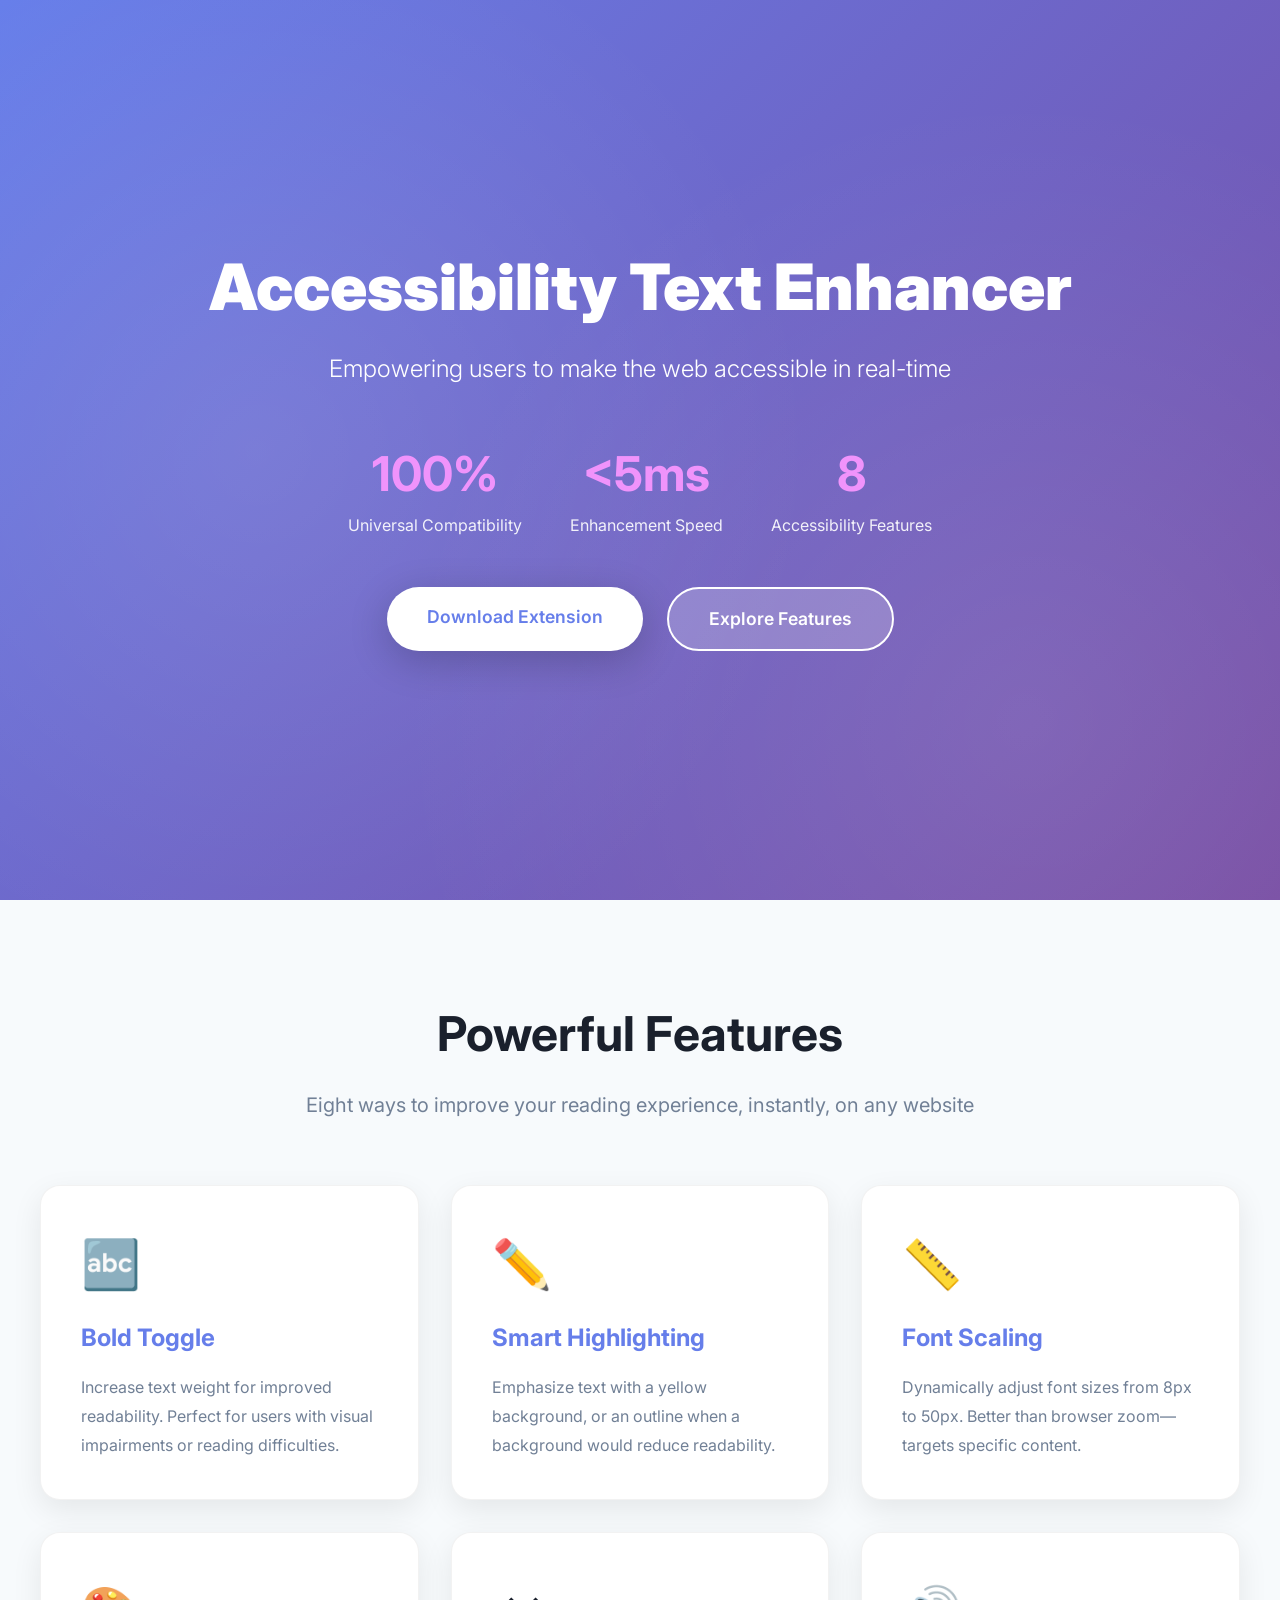
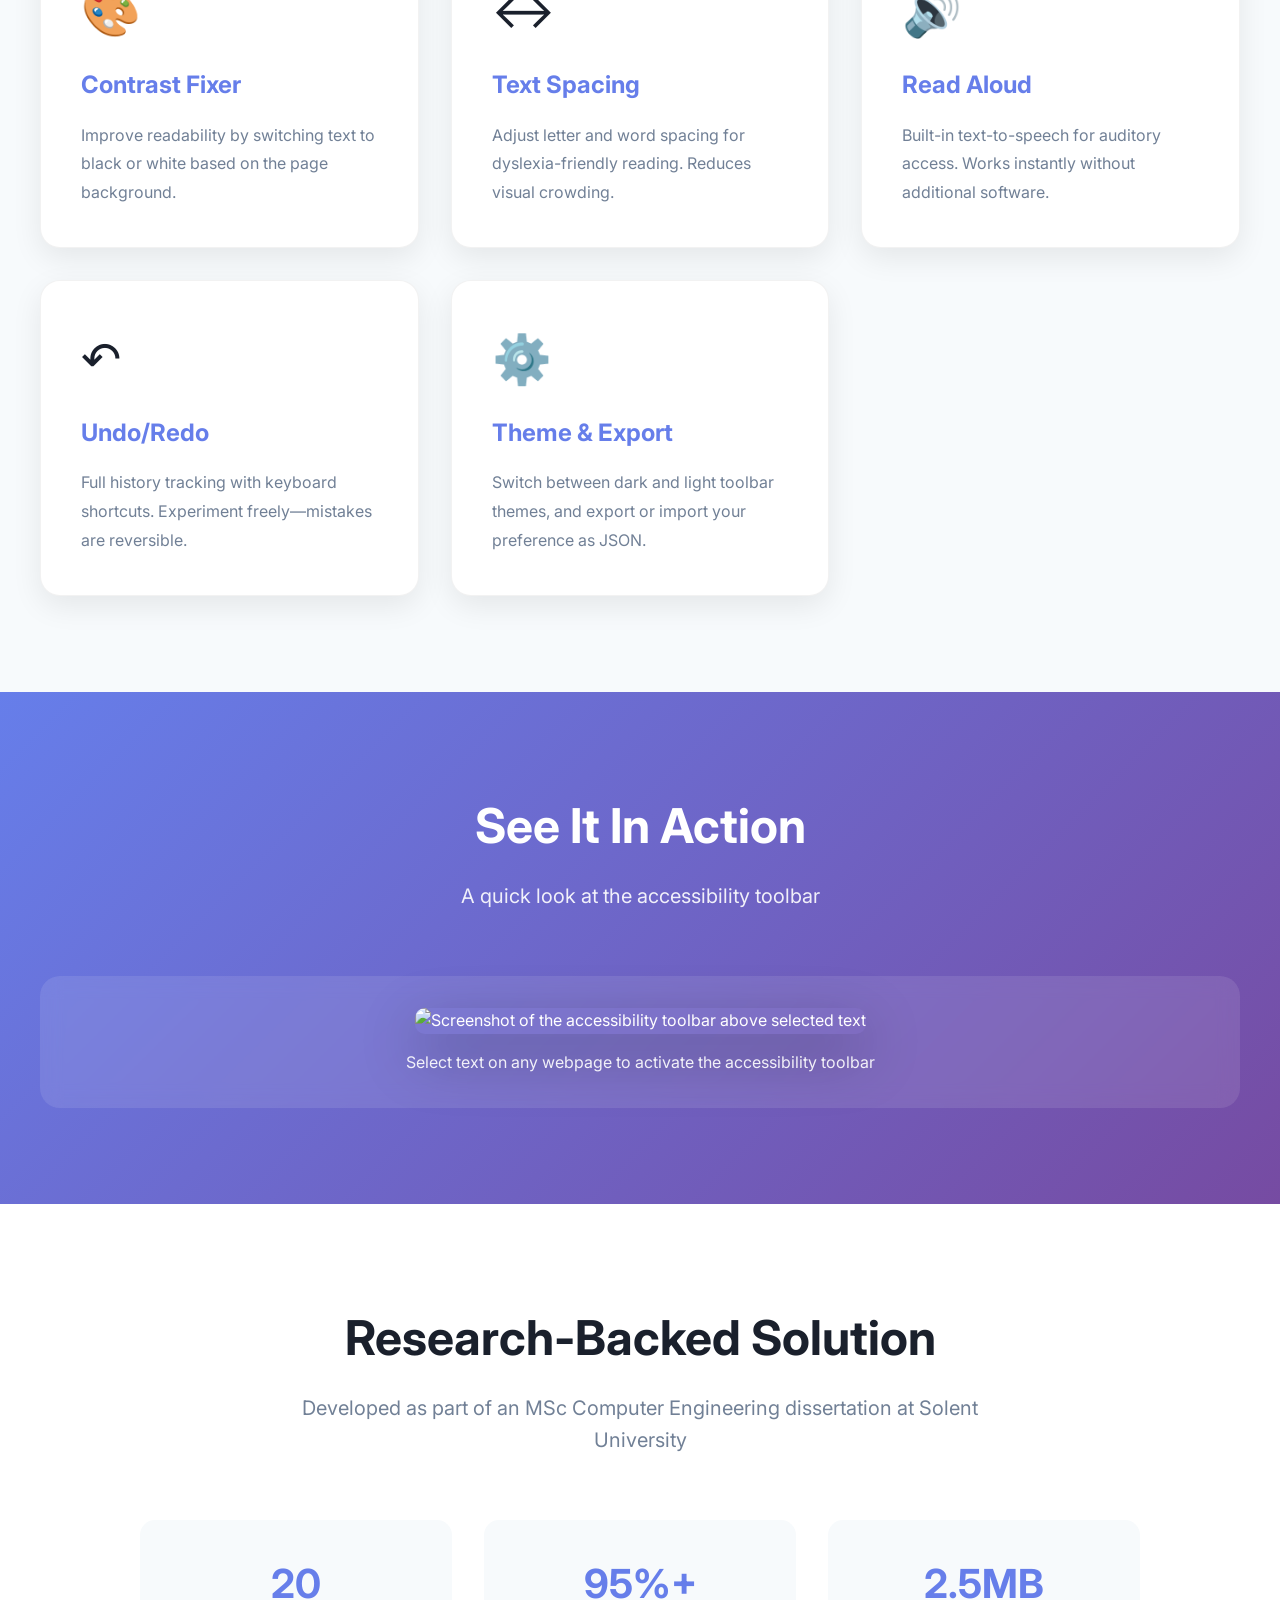
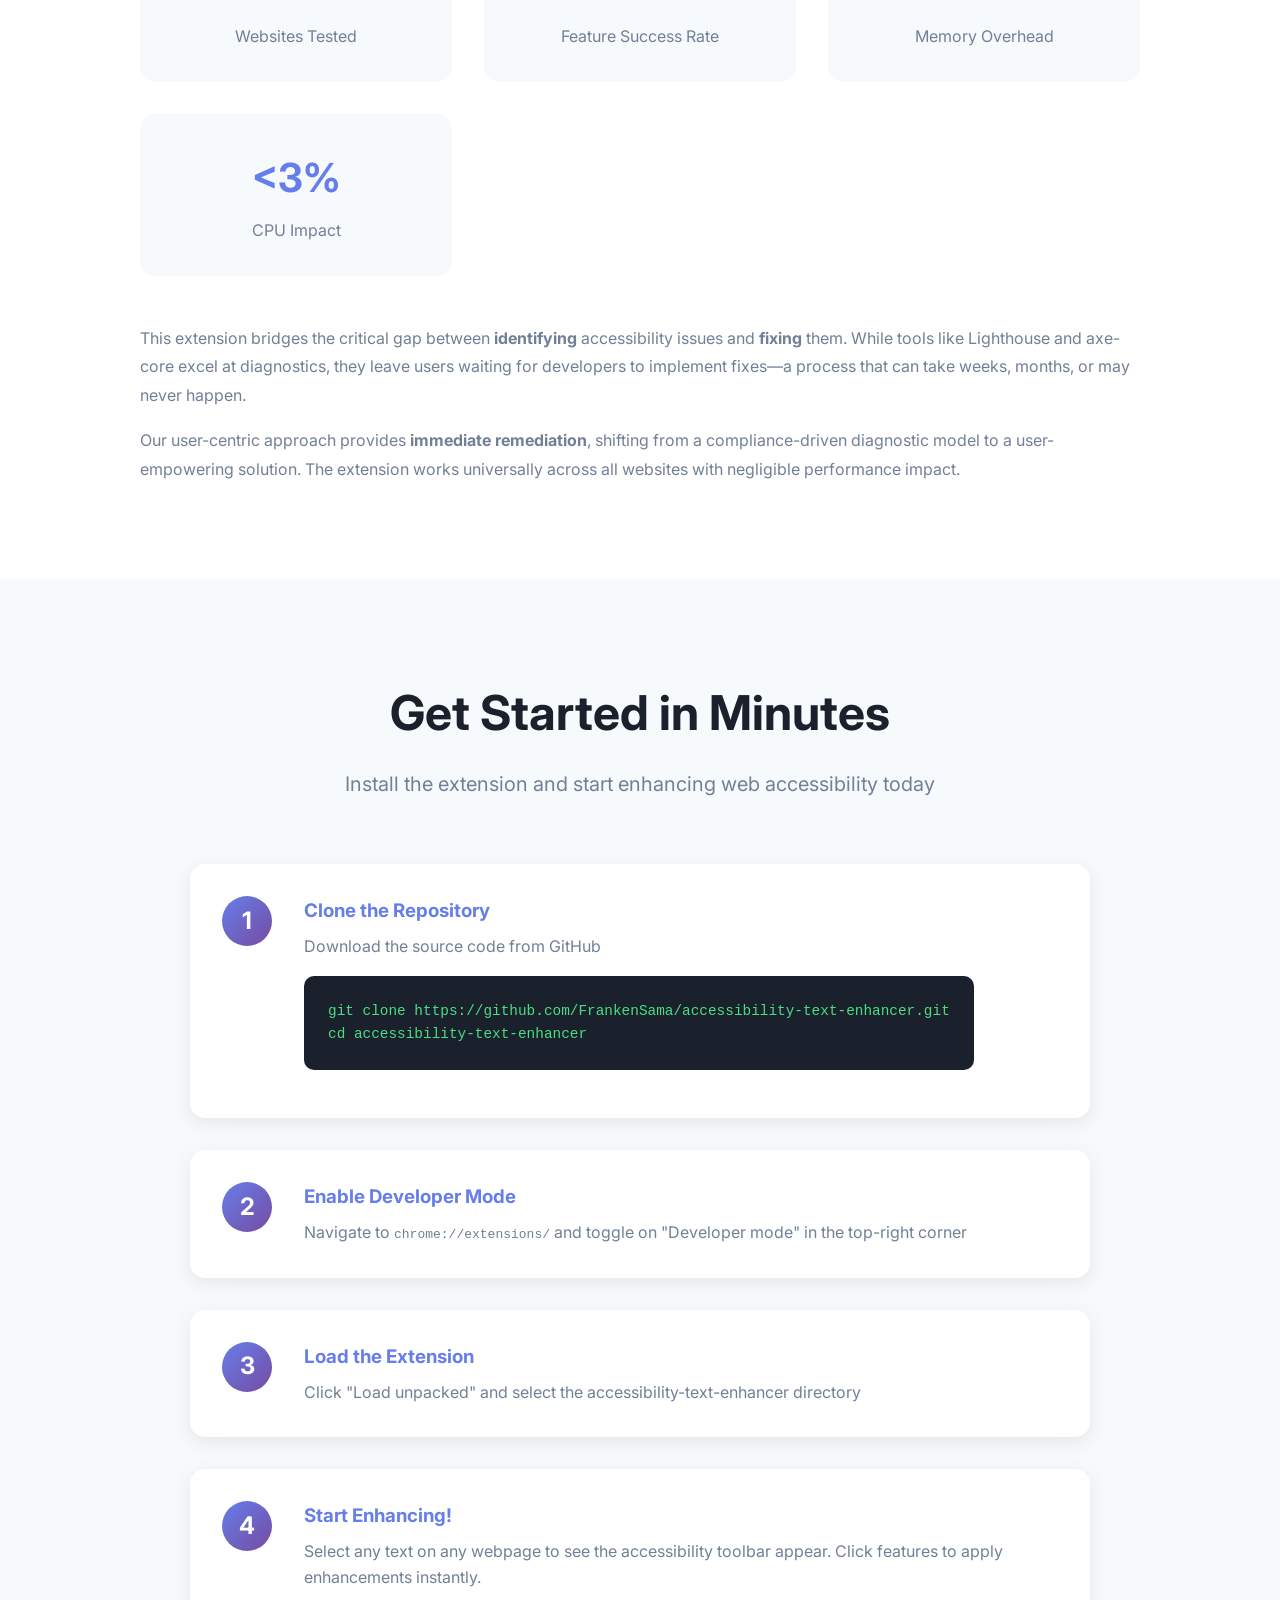
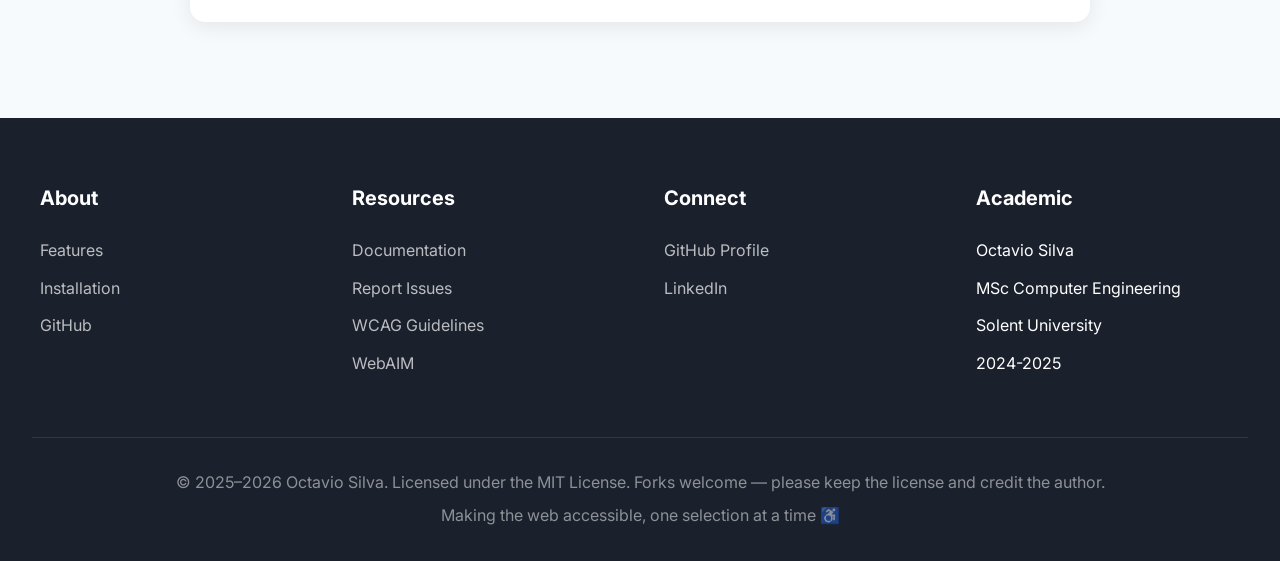
==== index.html @ 04c5f3f4 "fix: correct enhancement behavior and document fork attribution Rework the content script and extens" ====
<!DOCTYPE html>
<html lang="en">
<head>
    <meta charset="UTF-8">
    <meta name="viewport" content="width=device-width, initial-scale=1.0">
    <meta name="description" content="Accessibility Text Enhancer - A real-time browser extension for web accessibility enhancement">
    <meta name="keywords" content="accessibility, WCAG, browser extension, web accessibility, assistive technology">
    <meta name="author" content="Octavio Silva">
    
    <title>Accessibility Text Enhancer - Make the Web Accessible for Everyone</title>
    
    <link rel="preconnect" href="https://fonts.googleapis.com">
    <link rel="preconnect" href="https://fonts.gstatic.com" crossorigin>
    <link href="https://fonts.googleapis.com/css2?family=Inter:wght@300;400;600;700;900&display=swap" rel="stylesheet">
    
    <style>
        * {
            margin: 0;
            padding: 0;
            box-sizing: border-box;
        }

        :root {
            --primary: #667eea;
            --primary-dark: #5568d3;
            --secondary: #764ba2;
            --accent: #f093fb;
            --text-dark: #1a202c;
            --text-light: #718096;
            --bg-light: #f7fafc;
            --success: #48bb78;
            --warning: #ed8936;
        }

        body {
            font-family: 'Inter', -apple-system, BlinkMacSystemFont, 'Segoe UI', sans-serif;
            line-height: 1.6;
            color: var(--text-dark);
            overflow-x: hidden;
        }

        /* Hero Section */
        .hero {
            min-height: 100vh;
            background: linear-gradient(135deg, var(--primary) 0%, var(--secondary) 100%);
            color: white;
            display: flex;
            align-items: center;
            justify-content: center;
            position: relative;
            overflow: hidden;
        }

        .hero::before {
            content: '';
            position: absolute;
            top: 0;
            left: 0;
            right: 0;
            bottom: 0;
            background: 
                radial-gradient(circle at 20% 50%, rgba(255,255,255,0.1) 0%, transparent 50%),
                radial-gradient(circle at 80% 80%, rgba(255,255,255,0.1) 0%, transparent 50%);
            animation: pulse 15s ease-in-out infinite;
        }

        @keyframes pulse {
            0%, 100% { opacity: 1; }
            50% { opacity: 0.5; }
        }

        .hero-content {
            max-width: 1200px;
            padding: 2rem;
            text-align: center;
            position: relative;
            z-index: 1;
        }

        .hero h1 {
            font-size: 4rem;
            font-weight: 900;
            margin-bottom: 1.5rem;
            line-height: 1.2;
            animation: fadeInUp 1s ease;
        }

        .hero .subtitle {
            font-size: 1.5rem;
            margin-bottom: 2rem;
            opacity: 0.95;
            font-weight: 300;
            animation: fadeInUp 1s ease 0.2s both;
        }

        .hero .stats {
            display: flex;
            gap: 3rem;
            justify-content: center;
            margin: 3rem 0;
            flex-wrap: wrap;
            animation: fadeInUp 1s ease 0.4s both;
        }

        .stat-item {
            text-align: center;
        }

        .stat-number {
            font-size: 3rem;
            font-weight: 700;
            display: block;
            color: var(--accent);
        }

        .stat-label {
            font-size: 1rem;
            opacity: 0.9;
        }

        .cta-buttons {
            display: flex;
            gap: 1.5rem;
            justify-content: center;
            margin-top: 2rem;
            flex-wrap: wrap;
            animation: fadeInUp 1s ease 0.6s both;
        }

        .btn {
            padding: 1rem 2.5rem;
            border-radius: 50px;
            text-decoration: none;
            font-weight: 600;
            font-size: 1.1rem;
            transition: all 0.3s ease;
            display: inline-block;
            cursor: pointer;
        }

        .btn-primary {
            background: white;
            color: var(--primary);
            box-shadow: 0 10px 40px rgba(0,0,0,0.2);
        }

        .btn-primary:hover {
            transform: translateY(-3px);
            box-shadow: 0 15px 50px rgba(0,0,0,0.3);
        }

        .btn-secondary {
            background: rgba(255,255,255,0.2);
            color: white;
            border: 2px solid white;
            backdrop-filter: blur(10px);
        }

        .btn-secondary:hover {
            background: rgba(255,255,255,0.3);
            transform: translateY(-3px);
        }

        @keyframes fadeInUp {
            from {
                opacity: 0;
                transform: translateY(30px);
            }
            to {
                opacity: 1;
                transform: translateY(0);
            }
        }

        /* Features Section */
        .features {
            padding: 6rem 2rem;
            background: var(--bg-light);
        }

        .section-title {
            text-align: center;
            font-size: 3rem;
            font-weight: 700;
            margin-bottom: 1rem;
            color: var(--text-dark);
        }

        .section-subtitle {
            text-align: center;
            font-size: 1.25rem;
            color: var(--text-light);
            margin-bottom: 4rem;
            max-width: 700px;
            margin-left: auto;
            margin-right: auto;
        }

        .features-grid {
            display: grid;
            grid-template-columns: repeat(auto-fit, minmax(300px, 1fr));
            gap: 2rem;
            max-width: 1200px;
            margin: 0 auto;
        }

        .feature-card {
            background: white;
            padding: 2.5rem;
            border-radius: 20px;
            box-shadow: 0 10px 30px rgba(0,0,0,0.08);
            transition: all 0.3s ease;
            border: 1px solid rgba(0,0,0,0.05);
        }

        .feature-card:hover {
            transform: translateY(-10px);
            box-shadow: 0 20px 40px rgba(0,0,0,0.15);
        }

        .feature-icon {
            font-size: 3rem;
            margin-bottom: 1rem;
        }

        .feature-card h3 {
            font-size: 1.5rem;
            margin-bottom: 1rem;
            color: var(--primary);
        }

        .feature-card p {
            color: var(--text-light);
            line-height: 1.8;
        }

        /* Demo Section */
        .demo {
            padding: 6rem 2rem;
            background: linear-gradient(135deg, #667eea 0%, #764ba2 100%);
            color: white;
        }

        .demo-container {
            max-width: 1200px;
            margin: 0 auto;
        }

        .demo-video {
            background: rgba(255,255,255,0.1);
            border-radius: 20px;
            padding: 2rem;
            backdrop-filter: blur(10px);
            margin-top: 3rem;
            text-align: center;
        }

        .demo-video img {
            max-width: 100%;
            border-radius: 10px;
            box-shadow: 0 20px 60px rgba(0,0,0,0.3);
        }

        /* Research Section */
        .research {
            padding: 6rem 2rem;
            background: white;
        }

        .research-content {
            max-width: 1000px;
            margin: 0 auto;
        }

        .research-stats {
            display: grid;
            grid-template-columns: repeat(auto-fit, minmax(250px, 1fr));
            gap: 2rem;
            margin: 3rem 0;
        }

        .research-stat {
            background: var(--bg-light);
            padding: 2rem;
            border-radius: 15px;
            text-align: center;
        }

        .research-stat-value {
            font-size: 2.5rem;
            font-weight: 700;
            color: var(--primary);
            display: block;
            margin-bottom: 0.5rem;
        }

        .research-stat-label {
            color: var(--text-light);
            font-size: 1rem;
        }

        /* Installation Section */
        .installation {
            padding: 6rem 2rem;
            background: var(--bg-light);
        }

        .installation-content {
            max-width: 900px;
            margin: 0 auto;
        }

        .steps {
            display: grid;
            gap: 2rem;
            margin-top: 3rem;
        }

        .step {
            background: white;
            padding: 2rem;
            border-radius: 15px;
            box-shadow: 0 5px 20px rgba(0,0,0,0.08);
            display: flex;
            gap: 2rem;
            align-items: start;
        }

        .step-number {
            background: linear-gradient(135deg, var(--primary), var(--secondary));
            color: white;
            width: 50px;
            height: 50px;
            border-radius: 50%;
            display: flex;
            align-items: center;
            justify-content: center;
            font-size: 1.5rem;
            font-weight: 700;
            flex-shrink: 0;
        }

        .step-content h3 {
            margin-bottom: 0.5rem;
            color: var(--primary);
        }

        .step-content p {
            color: var(--text-light);
        }

        /* Code block */
        .code-block {
            background: var(--text-dark);
            color: #4ade80;
            padding: 1.5rem;
            border-radius: 10px;
            margin: 1rem 0;
            overflow-x: auto;
            font-family: 'Courier New', monospace;
            font-size: 0.9rem;
        }

        /* Footer */
        footer {
            background: var(--text-dark);
            color: white;
            padding: 4rem 2rem 2rem;
        }

        .footer-content {
            max-width: 1200px;
            margin: 0 auto;
            display: grid;
            grid-template-columns: repeat(auto-fit, minmax(250px, 1fr));
            gap: 3rem;
            margin-bottom: 3rem;
        }

        .footer-section h4 {
            margin-bottom: 1.5rem;
            font-size: 1.25rem;
        }

        .footer-section ul {
            list-style: none;
        }

        .footer-section ul li {
            margin-bottom: 0.75rem;
        }

        .footer-section a {
            color: rgba(255,255,255,0.7);
            text-decoration: none;
            transition: color 0.3s;
        }

        .footer-section a:hover {
            color: white;
        }

        .footer-bottom {
            text-align: center;
            padding-top: 2rem;
            border-top: 1px solid rgba(255,255,255,0.1);
            color: rgba(255,255,255,0.5);
        }

        /* Responsive */
        @media (max-width: 768px) {
            .hero h1 {
                font-size: 2.5rem;
            }

            .hero .subtitle {
                font-size: 1.25rem;
            }

            .section-title {
                font-size: 2rem;
            }

            .hero .stats {
                gap: 1.5rem;
            }

            .stat-number {
                font-size: 2rem;
            }

            .cta-buttons {
                flex-direction: column;
            }

            .btn {
                width: 100%;
                text-align: center;
            }

            .step {
                flex-direction: column;
            }
        }

        /* Scroll animations */
        .fade-in {
            opacity: 0;
            transform: translateY(30px);
            transition: opacity 0.6s ease, transform 0.6s ease;
        }

        .fade-in.visible {
            opacity: 1;
            transform: translateY(0);
        }
    </style>
</head>
<body>
    <!-- Hero Section -->
    <section class="hero">
        <div class="hero-content">
            <h1>Accessibility Text Enhancer</h1>
            <p class="subtitle">Empowering users to make the web accessible in real-time</p>
            
            <div class="stats">
                <div class="stat-item">
                    <span class="stat-number">100%</span>
                    <span class="stat-label">Universal Compatibility</span>
                </div>
                <div class="stat-item">
                    <span class="stat-number">&lt;5ms</span>
                    <span class="stat-label">Enhancement Speed</span>
                </div>
                <div class="stat-item">
                    <span class="stat-number">8</span>
                    <span class="stat-label">Accessibility Features</span>
                </div>
            </div>

            <div class="cta-buttons">
                <a href="https://chromewebstore.google.com/detail/cgpanifaahogfainpnkebmbgemodgfli" class="btn btn-primary">
                    Download Extension
                </a>
                <a href="#features" class="btn btn-secondary">
                    Explore Features
                </a>
            </div>
        </div>
    </section>

    <!-- Features Section -->
    <section id="features" class="features">
        <h2 class="section-title">Powerful Features</h2>
        <p class="section-subtitle">Eight ways to improve your reading experience, instantly, on any website</p>

        <div class="features-grid">
            <div class="feature-card fade-in">
                <div class="feature-icon">🔤</div>
                <h3>Bold Toggle</h3>
                <p>Increase text weight for improved readability. Perfect for users with visual impairments or reading difficulties.</p>
            </div>

            <div class="feature-card fade-in">
                <div class="feature-icon">✏️</div>
                <h3>Smart Highlighting</h3>
                <p>Emphasize text with a yellow background, or an outline when a background would reduce readability.</p>
            </div>

            <div class="feature-card fade-in">
                <div class="feature-icon">📏</div>
                <h3>Font Scaling</h3>
                <p>Dynamically adjust font sizes from 8px to 50px. Better than browser zoom—targets specific content.</p>
            </div>

            <div class="feature-card fade-in">
                <div class="feature-icon">🎨</div>
                <h3>Contrast Fixer</h3>
                <p>Improve readability by switching text to black or white based on the page background.</p>
            </div>

            <div class="feature-card fade-in">
                <div class="feature-icon">↔️</div>
                <h3>Text Spacing</h3>
                <p>Adjust letter and word spacing for dyslexia-friendly reading. Reduces visual crowding.</p>
            </div>

            <div class="feature-card fade-in">
                <div class="feature-icon">🔊</div>
                <h3>Read Aloud</h3>
                <p>Built-in text-to-speech for auditory access. Works instantly without additional software.</p>
            </div>

            <div class="feature-card fade-in">
                <div class="feature-icon">↶</div>
                <h3>Undo/Redo</h3>
                <p>Full history tracking with keyboard shortcuts. Experiment freely—mistakes are reversible.</p>
            </div>

            <div class="feature-card fade-in">
                <div class="feature-icon">⚙️</div>
                <h3>Theme &amp; Export</h3>
                <p>Switch between dark and light toolbar themes, and export or import your preference as JSON.</p>
            </div>
        </div>
    </section>

    <!-- Demo Section -->
    <section class="demo">
        <div class="demo-container">
            <h2 class="section-title" style="color: white;">See It In Action</h2>
            <p class="section-subtitle" style="color: rgba(255,255,255,0.9);">
                A quick look at the accessibility toolbar
            </p>

            <div class="demo-video">
                <img src="docs/images/demo-screenshot.png" 
                     alt="Screenshot of the accessibility toolbar above selected text">
                <p style="margin-top: 1rem; opacity: 0.9;">
                    Select text on any webpage to activate the accessibility toolbar
                </p>
            </div>
        </div>
    </section>

    <!-- Research Section -->
    <section class="research">
        <div class="research-content">
            <h2 class="section-title">Research-Backed Solution</h2>
            <p class="section-subtitle">
                Developed as part of an MSc Computer Engineering dissertation at Solent University
            </p>

            <div class="research-stats">
                <div class="research-stat">
                    <span class="research-stat-value">20</span>
                    <span class="research-stat-label">Websites Tested</span>
                </div>
                <div class="research-stat">
                    <span class="research-stat-value">95%+</span>
                    <span class="research-stat-label">Feature Success Rate</span>
                </div>
                <div class="research-stat">
                    <span class="research-stat-value">2.5MB</span>
                    <span class="research-stat-label">Memory Overhead</span>
                </div>
                <div class="research-stat">
                    <span class="research-stat-value">&lt;3%</span>
                    <span class="research-stat-label">CPU Impact</span>
                </div>
            </div>

            <p style="color: var(--text-light); margin-top: 2rem; line-height: 1.8;">
                This extension bridges the critical gap between <strong>identifying</strong> accessibility issues 
                and <strong>fixing</strong> them. While tools like Lighthouse and axe-core excel at diagnostics, 
                they leave users waiting for developers to implement fixes—a process that can take weeks, months, 
                or may never happen.
            </p>

            <p style="color: var(--text-light); margin-top: 1rem; line-height: 1.8;">
                Our user-centric approach provides <strong>immediate remediation</strong>, shifting from a 
                compliance-driven diagnostic model to a user-empowering solution. The extension works universally 
                across all websites with negligible performance impact.
            </p>
        </div>
    </section>

    <!-- Installation Section -->
    <section id="installation" class="installation">
        <div class="installation-content">
            <h2 class="section-title">Get Started in Minutes</h2>
            <p class="section-subtitle">Install the extension and start enhancing web accessibility today</p>

            <div class="steps">
                <div class="step">
                    <div class="step-number">1</div>
                    <div class="step-content">
                        <h3>Clone the Repository</h3>
                        <p>Download the source code from GitHub</p>
                        <div class="code-block">
                            git clone https://github.com/FrankenSama/accessibility-text-enhancer.git<br>
                            cd accessibility-text-enhancer
                        </div>
                    </div>
                </div>

                <div class="step">
                    <div class="step-number">2</div>
                    <div class="step-content">
                        <h3>Enable Developer Mode</h3>
                        <p>Navigate to <code>chrome://extensions/</code> and toggle on "Developer mode" in the top-right corner</p>
                    </div>
                </div>

                <div class="step">
                    <div class="step-number">3</div>
                    <div class="step-content">
                        <h3>Load the Extension</h3>
                        <p>Click "Load unpacked" and select the accessibility-text-enhancer directory</p>
                    </div>
                </div>

                <div class="step">
                    <div class="step-number">4</div>
                    <div class="step-content">
                        <h3>Start Enhancing!</h3>
                        <p>Select any text on any webpage to see the accessibility toolbar appear. Click features to apply enhancements instantly.</p>
                    </div>
                </div>
            </div>
        </div>
    </section>

    <!-- Footer -->
    <footer>
        <div class="footer-content">
            <div class="footer-section">
                <h4>About</h4>
                <ul>
                    <li><a href="#features">Features</a></li>
                    <li><a href="#installation">Installation</a></li>
                    <li><a href="https://github.com/FrankenSama/accessibility-text-enhancer">GitHub</a></li>
                </ul>
            </div>

            <div class="footer-section">
                <h4>Resources</h4>
                <ul>
                    <li><a href="https://github.com/FrankenSama/accessibility-text-enhancer/blob/main/README.md">Documentation</a></li>
                    <li><a href="https://github.com/FrankenSama/accessibility-text-enhancer/issues">Report Issues</a></li>
                    <li><a href="https://www.w3.org/WAI/WCAG22/quickref/">WCAG Guidelines</a></li>
                    <li><a href="https://webaim.org/">WebAIM</a></li>
                </ul>
            </div>

            <div class="footer-section">
                <h4>Connect</h4>
                <ul>
                    <li><a href="https://github.com/FrankenSama">GitHub Profile</a></li>
                    <li><a href="https://www.linkedin.com/in/octavio-silva-designer/">LinkedIn</a></li>
                </ul>
            </div>

            <div class="footer-section">
                <h4>Academic</h4>
                <ul>
                    <li>Octavio Silva</li>
                    <li>MSc Computer Engineering</li>
                    <li>Solent University</li>
                    <li>2024-2025</li>
                </ul>
            </div>
        </div>

        <div class="footer-bottom">
            <p>&copy; 2025–2026 Octavio Silva. Licensed under the MIT License. Forks welcome — please keep the license and credit the author.</p>
            <p style="margin-top: 0.5rem;">Making the web accessible, one selection at a time ♿</p>
        </div>
    </footer>

    <script>
        // Scroll animations
        const observerOptions = {
            threshold: 0.1,
            rootMargin: '0px 0px -50px 0px'
        };

        const observer = new IntersectionObserver((entries) => {
            entries.forEach(entry => {
                if (entry.isIntersecting) {
                    entry.target.classList.add('visible');
                }
            });
        }, observerOptions);

        document.querySelectorAll('.fade-in').forEach(el => {
            observer.observe(el);
        });

        // Smooth scrolling
        document.querySelectorAll('a[href^="#"]').forEach(anchor => {
            anchor.addEventListener('click', function (e) {
                e.preventDefault();
                const target = document.querySelector(this.getAttribute('href'));
                if (target) {
                    target.scrollIntoView({
                        behavior: 'smooth',
                        block: 'start'
                    });
                }
            });
        });
    </script>
</body>
</html>
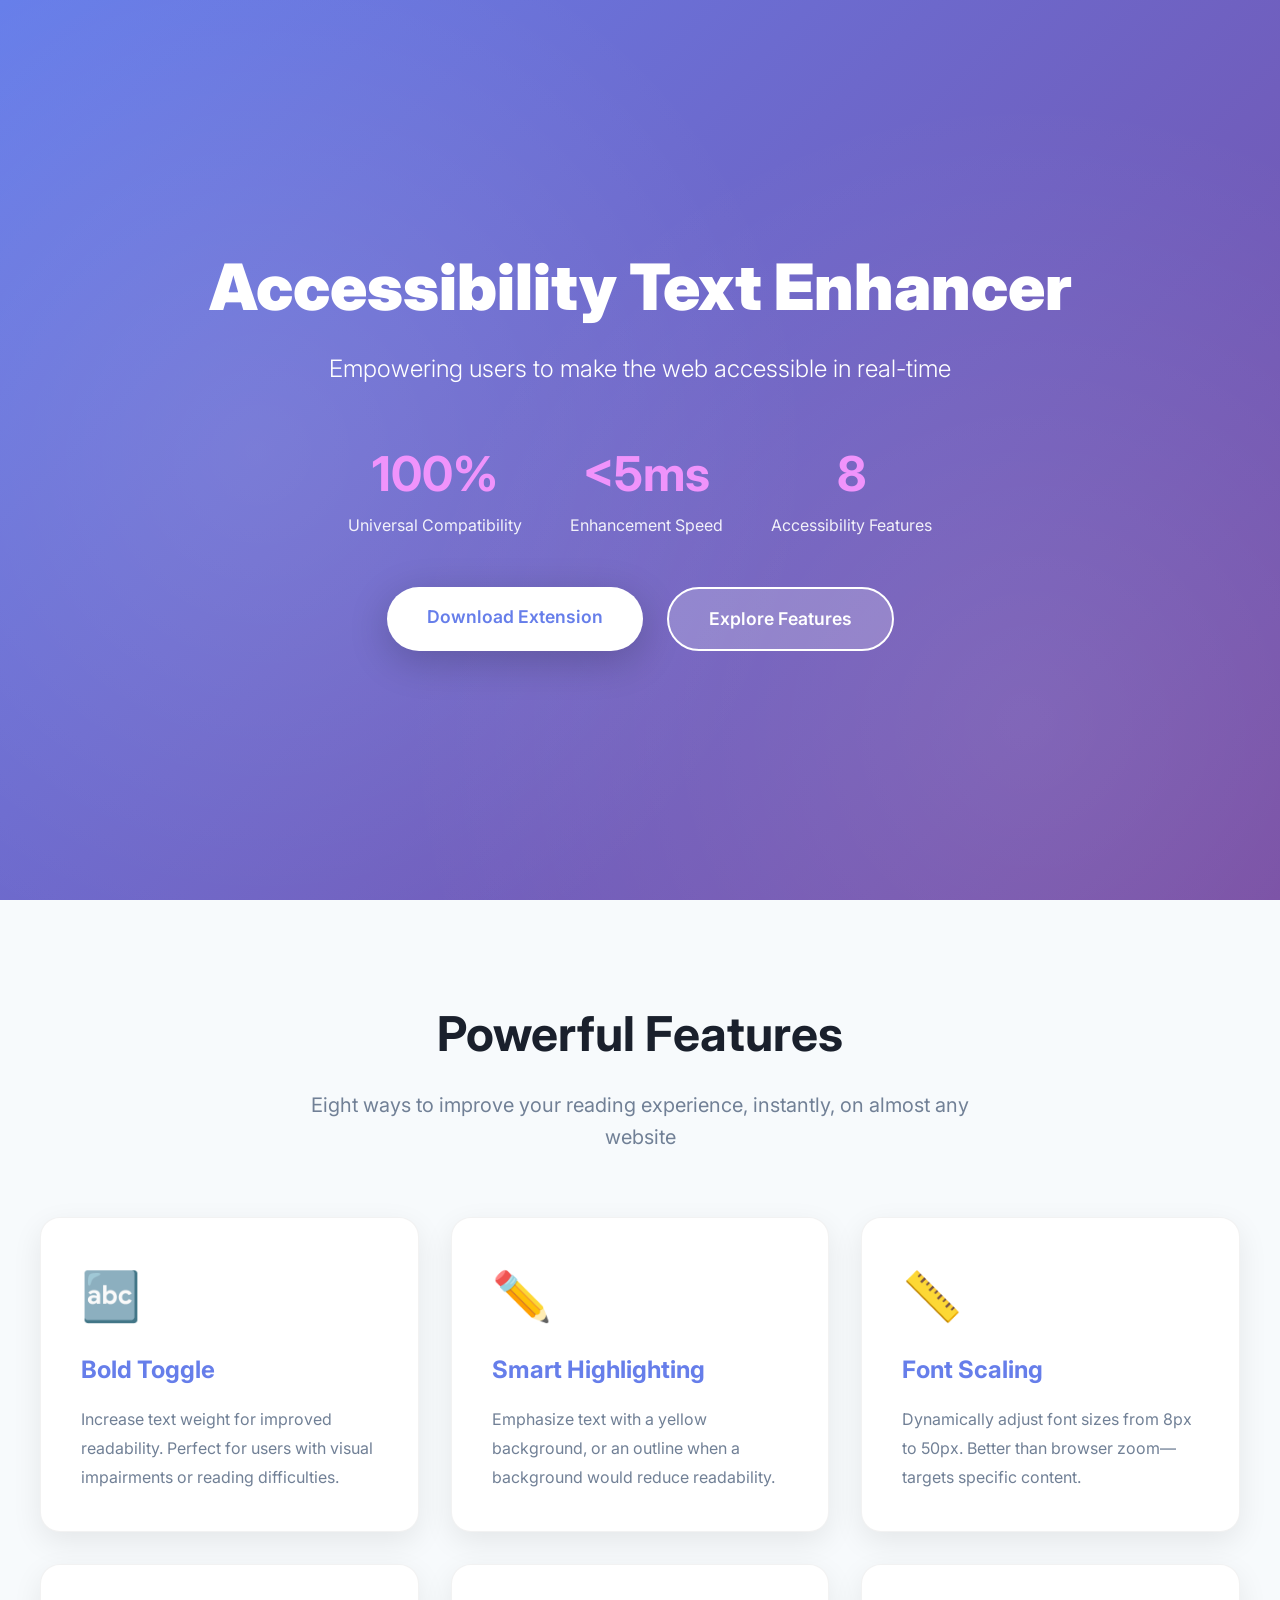
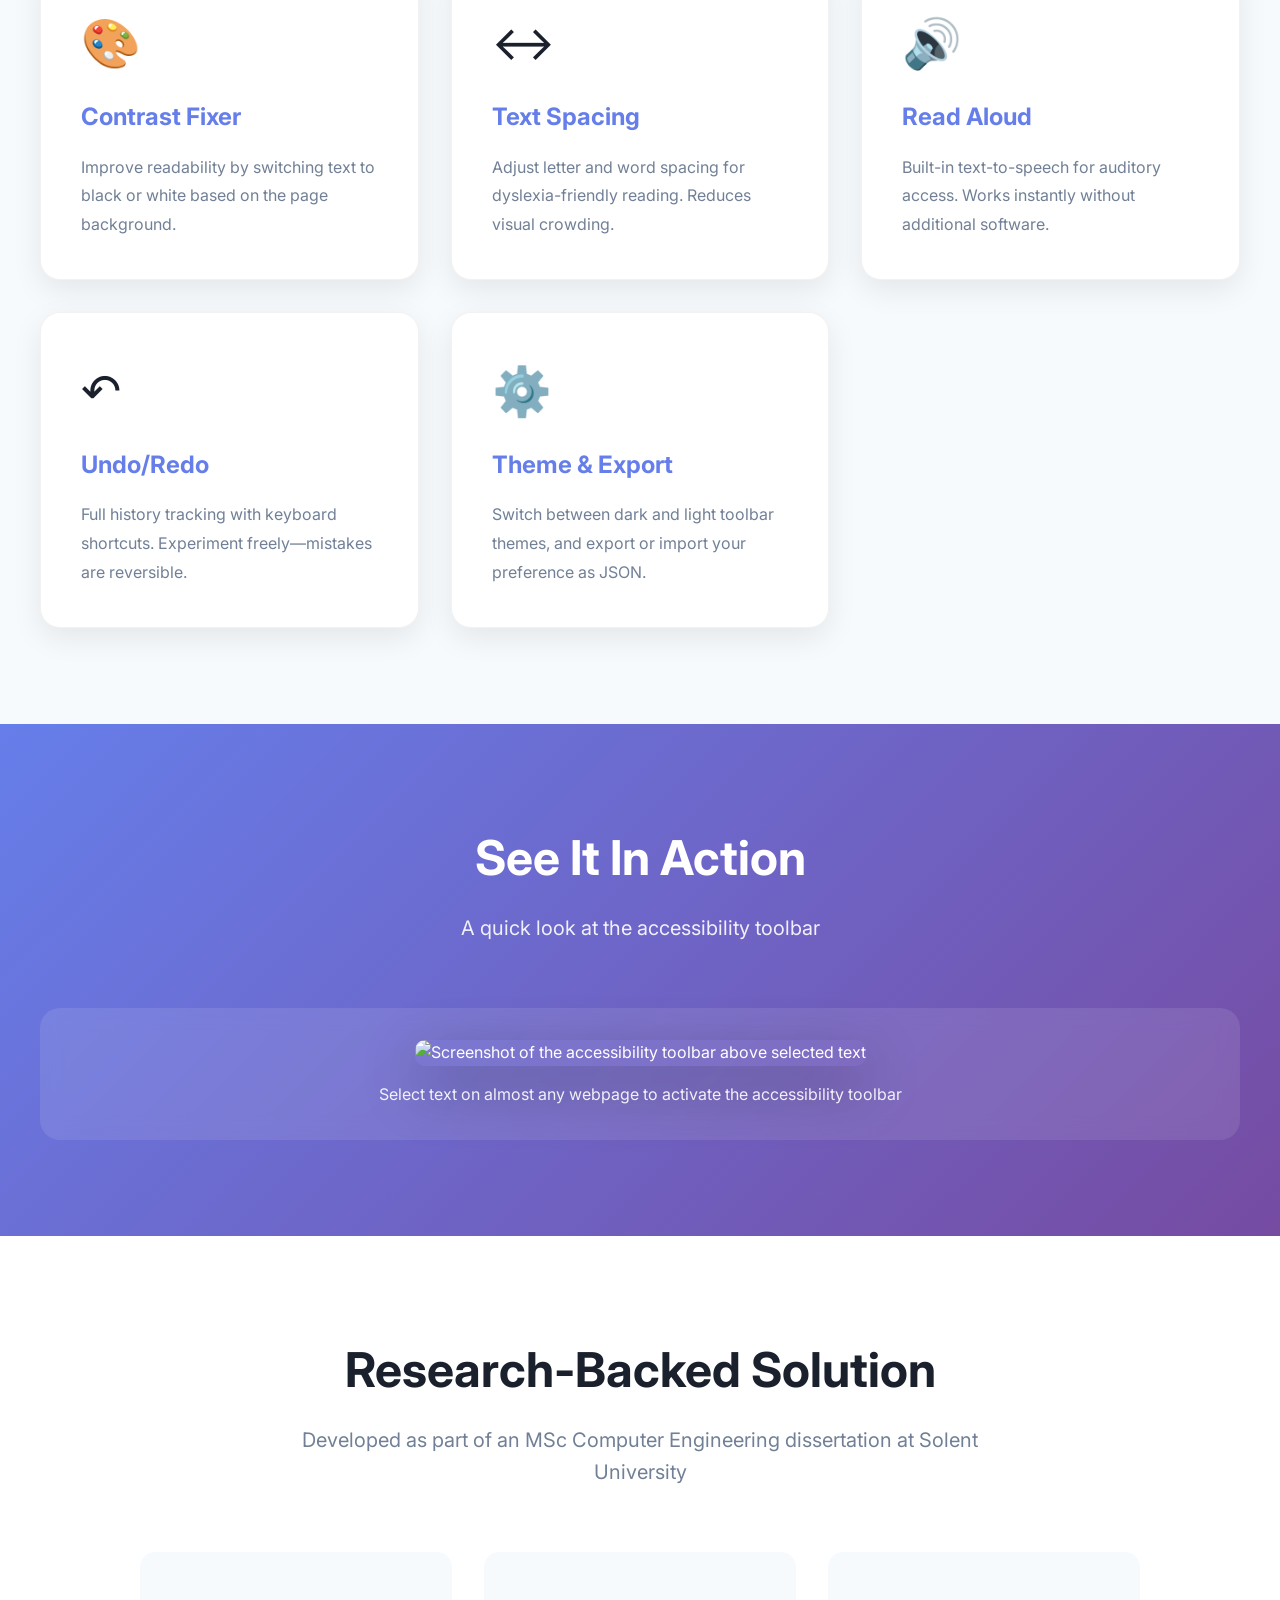
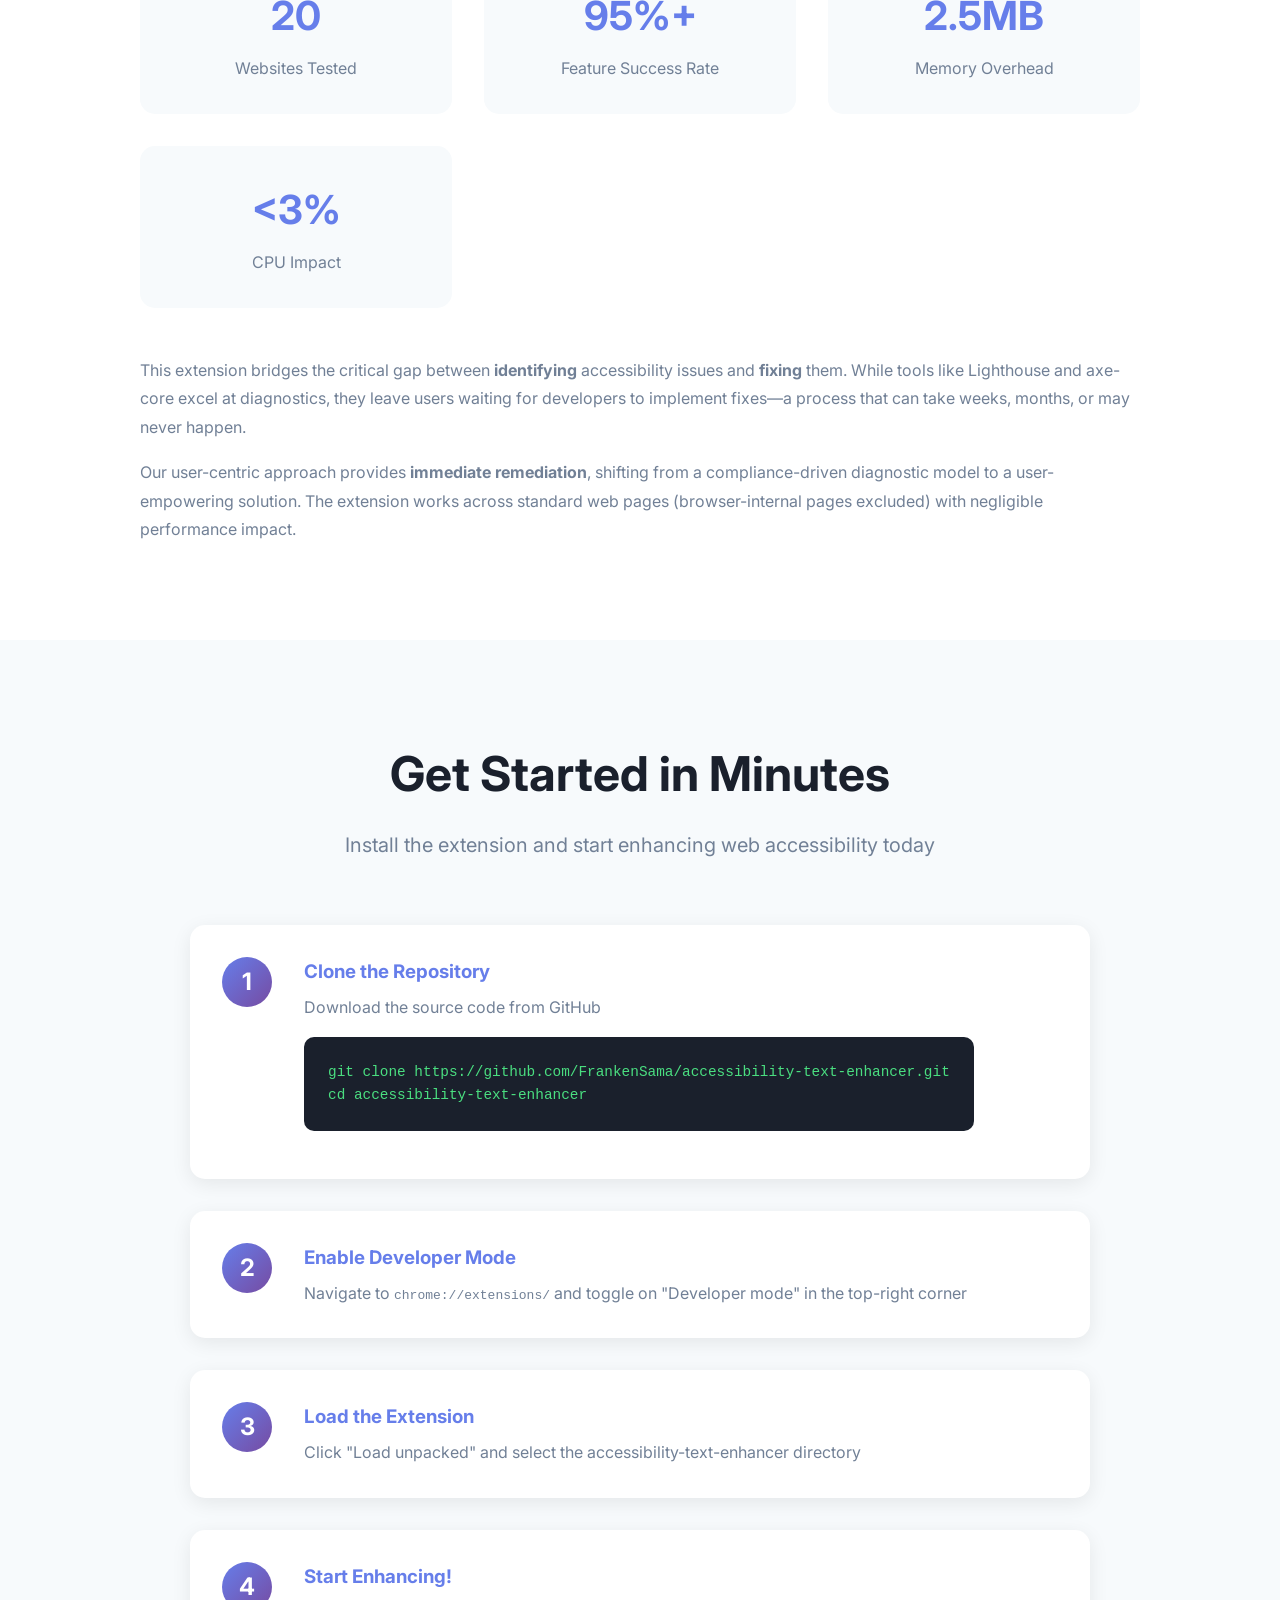
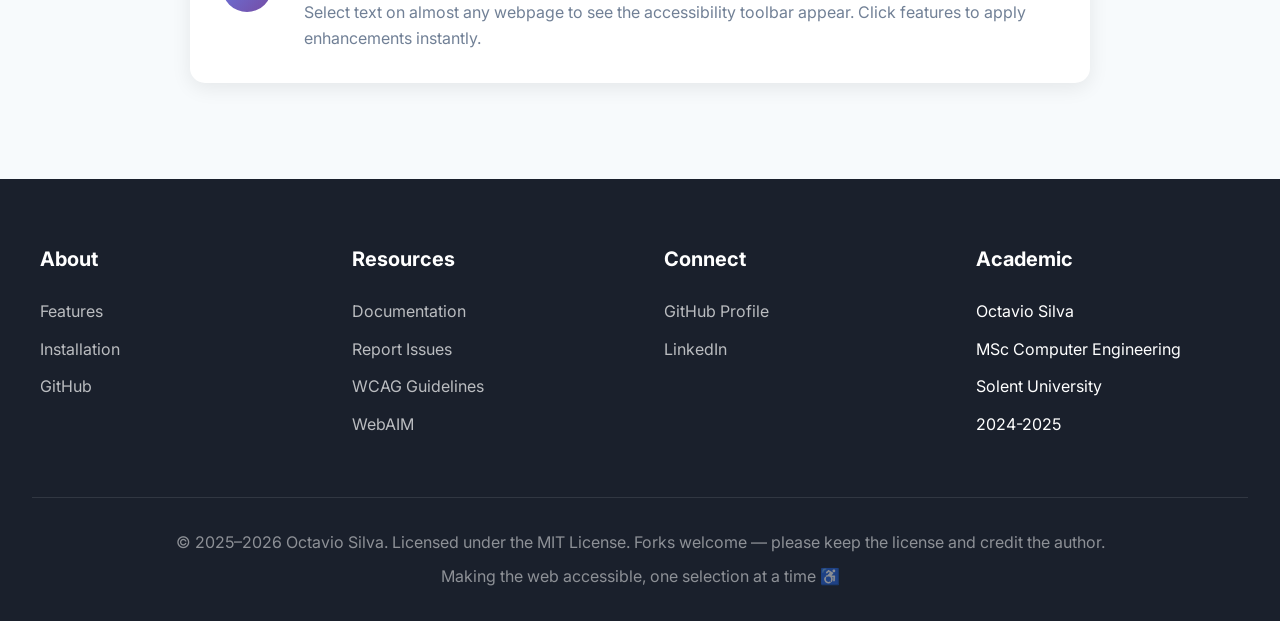
==== commit 9ba981ba: "fix: repair reserved shortcuts and CSP-blocked settings UI - Rebind Bold/Highlight to Alt/Option+Shi" ====
--- a/index.html
+++ b/index.html
@@ -492,7 +492,7 @@
     <!-- Features Section -->
     <section id="features" class="features">
         <h2 class="section-title">Powerful Features</h2>
-        <p class="section-subtitle">Eight ways to improve your reading experience, instantly, on any website</p>
+        <p class="section-subtitle">Eight ways to improve your reading experience, instantly, on almost any website</p>
 
         <div class="features-grid">
             <div class="feature-card fade-in">
@@ -557,7 +557,7 @@
                 <img src="docs/images/demo-screenshot.png" 
                      alt="Screenshot of the accessibility toolbar above selected text">
                 <p style="margin-top: 1rem; opacity: 0.9;">
-                    Select text on any webpage to activate the accessibility toolbar
+                    Select text on almost any webpage to activate the accessibility toolbar
                 </p>
             </div>
         </div>
@@ -599,8 +599,8 @@
 
             <p style="color: var(--text-light); margin-top: 1rem; line-height: 1.8;">
                 Our user-centric approach provides <strong>immediate remediation</strong>, shifting from a 
-                compliance-driven diagnostic model to a user-empowering solution. The extension works universally 
-                across all websites with negligible performance impact.
+                compliance-driven diagnostic model to a user-empowering solution. The extension works across 
+                standard web pages (browser-internal pages excluded) with negligible performance impact.
             </p>
         </div>
     </section>
@@ -644,7 +644,7 @@
                     <div class="step-number">4</div>
                     <div class="step-content">
                         <h3>Start Enhancing!</h3>
-                        <p>Select any text on any webpage to see the accessibility toolbar appear. Click features to apply enhancements instantly.</p>
+                        <p>Select text on almost any webpage to see the accessibility toolbar appear. Click features to apply enhancements instantly.</p>
                     </div>
                 </div>
             </div>
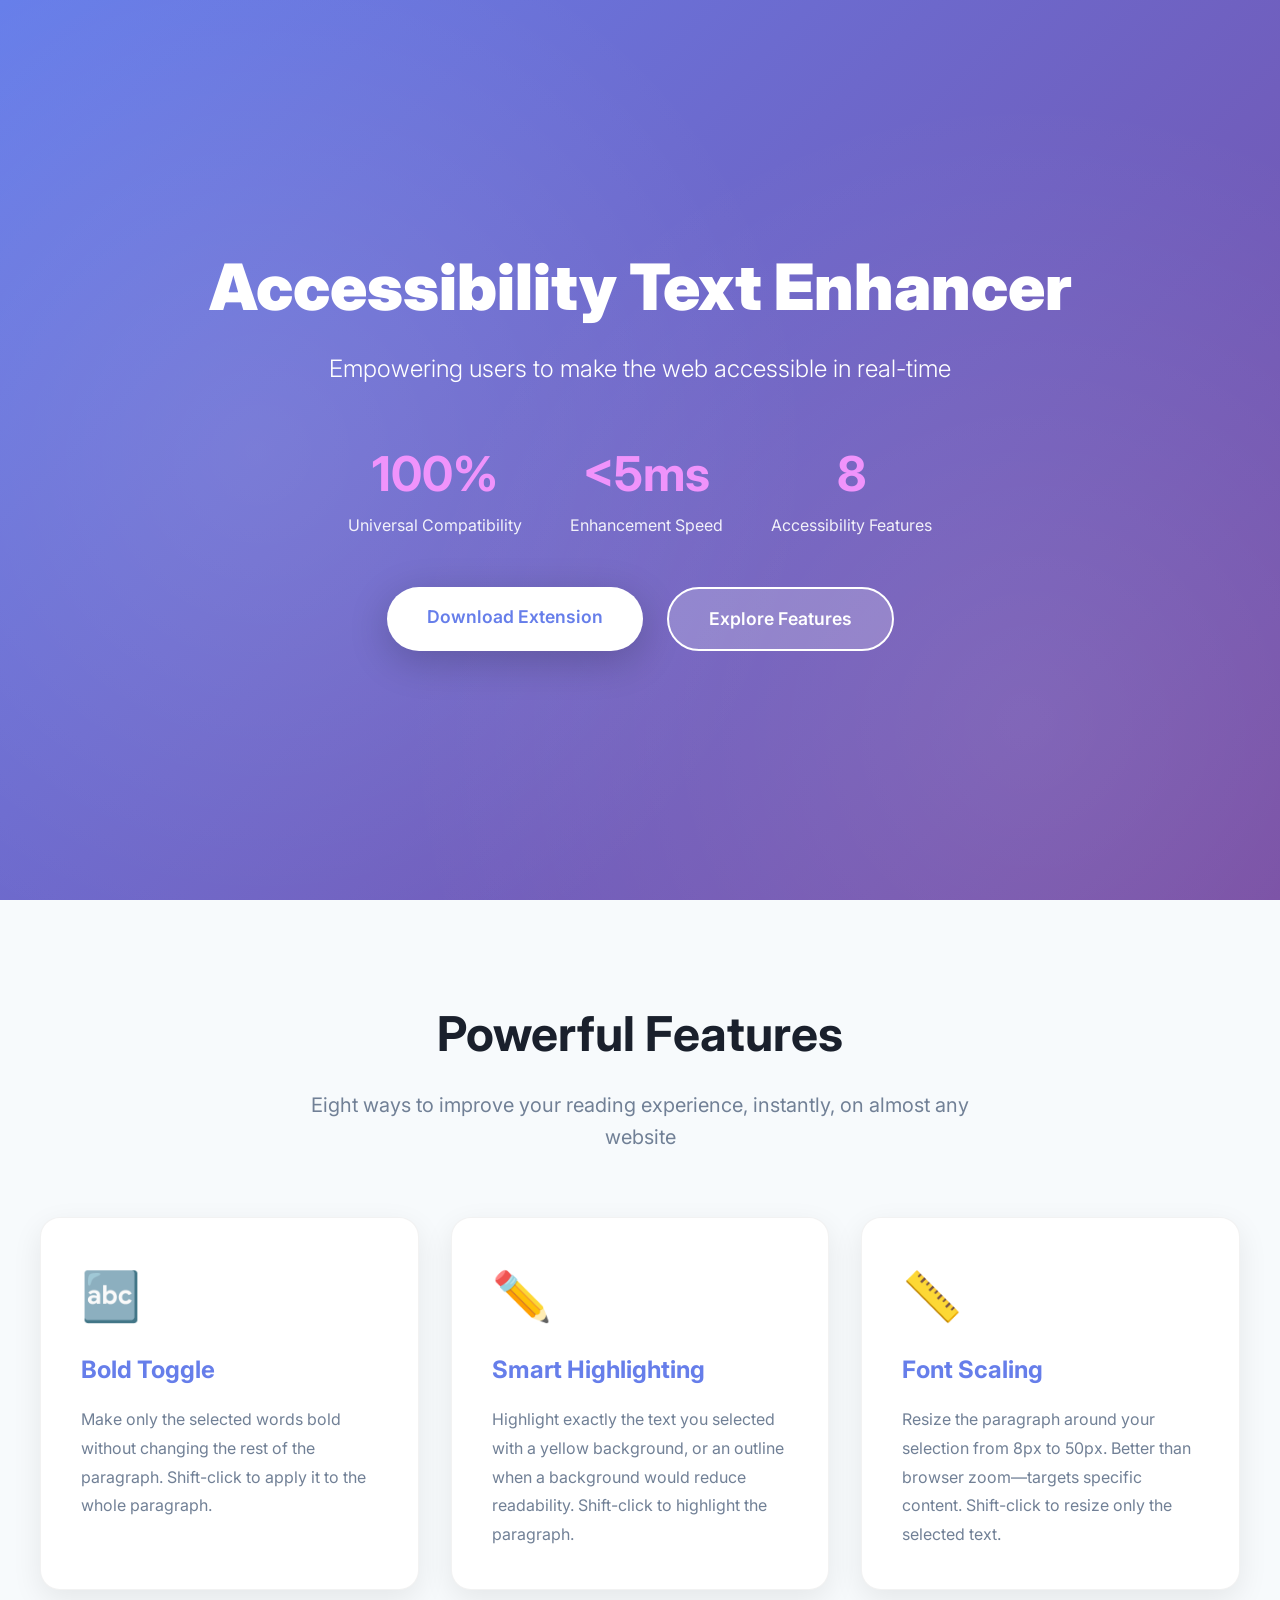
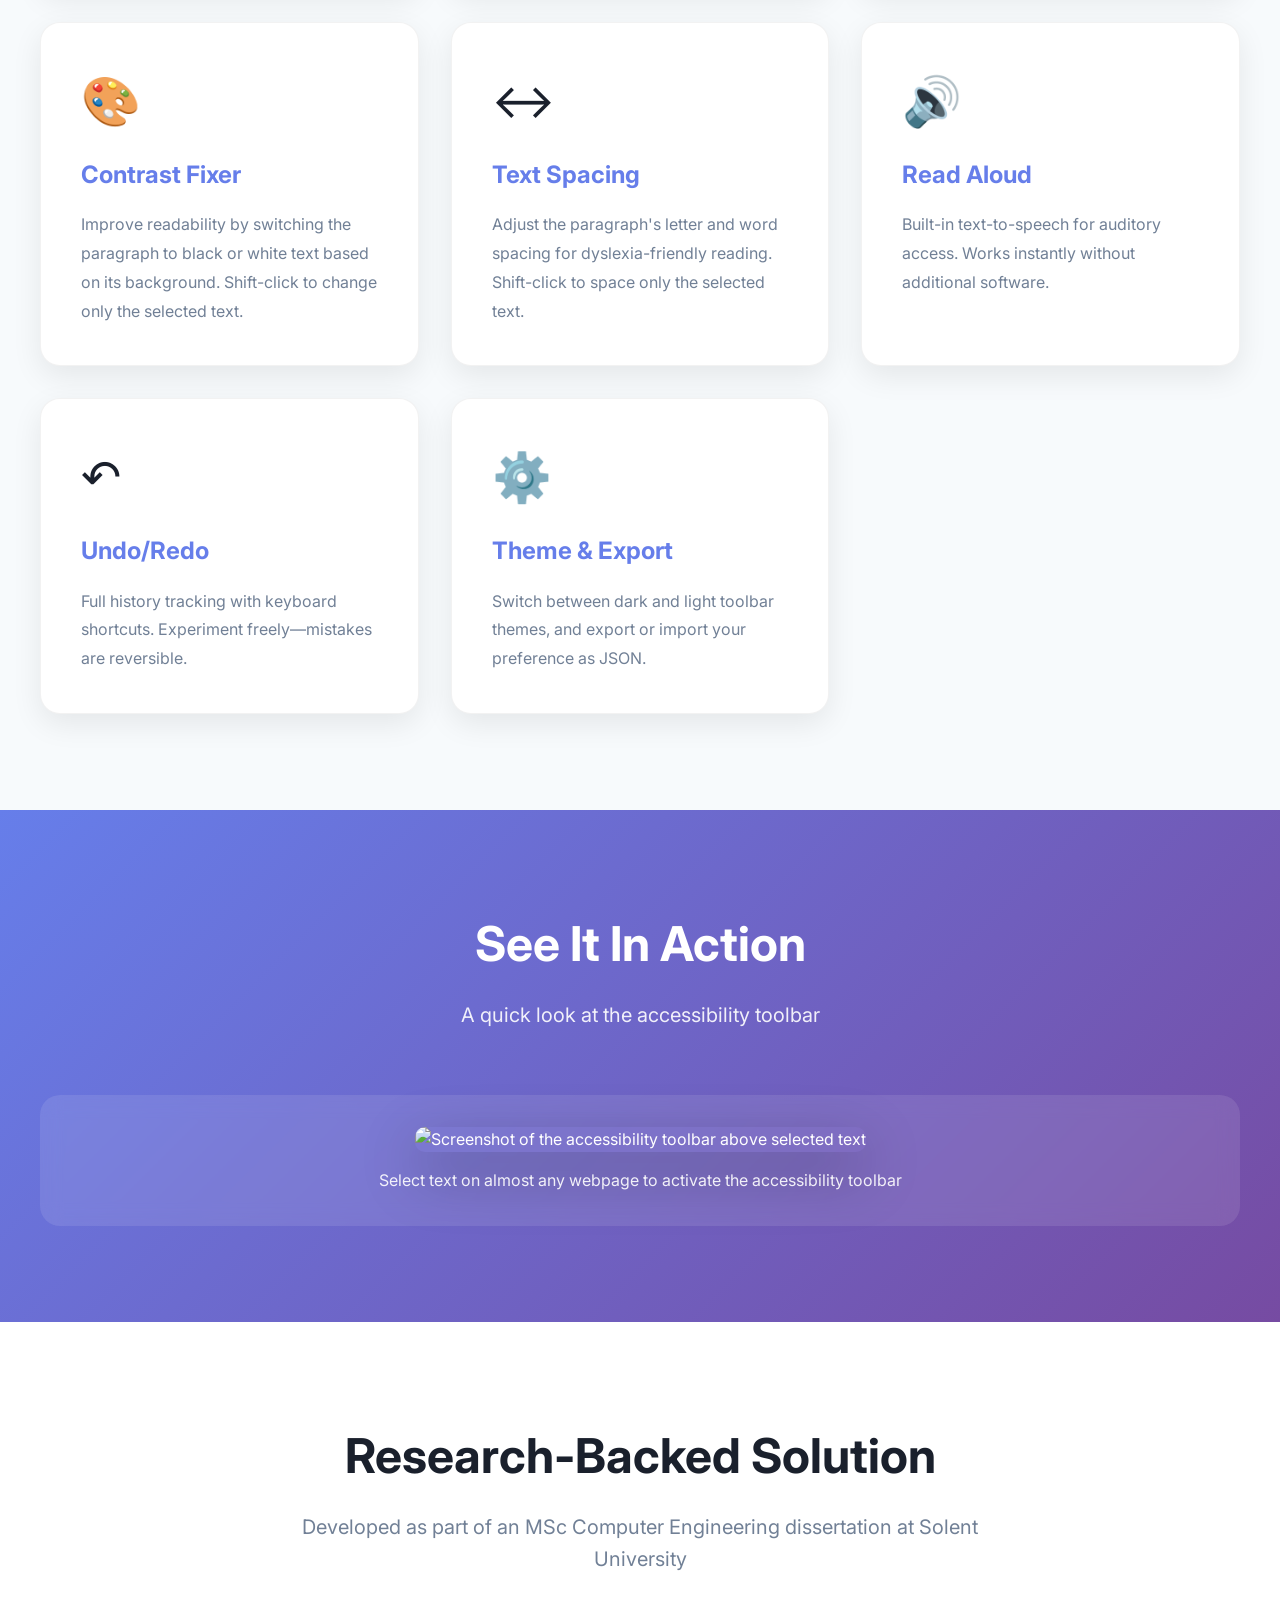
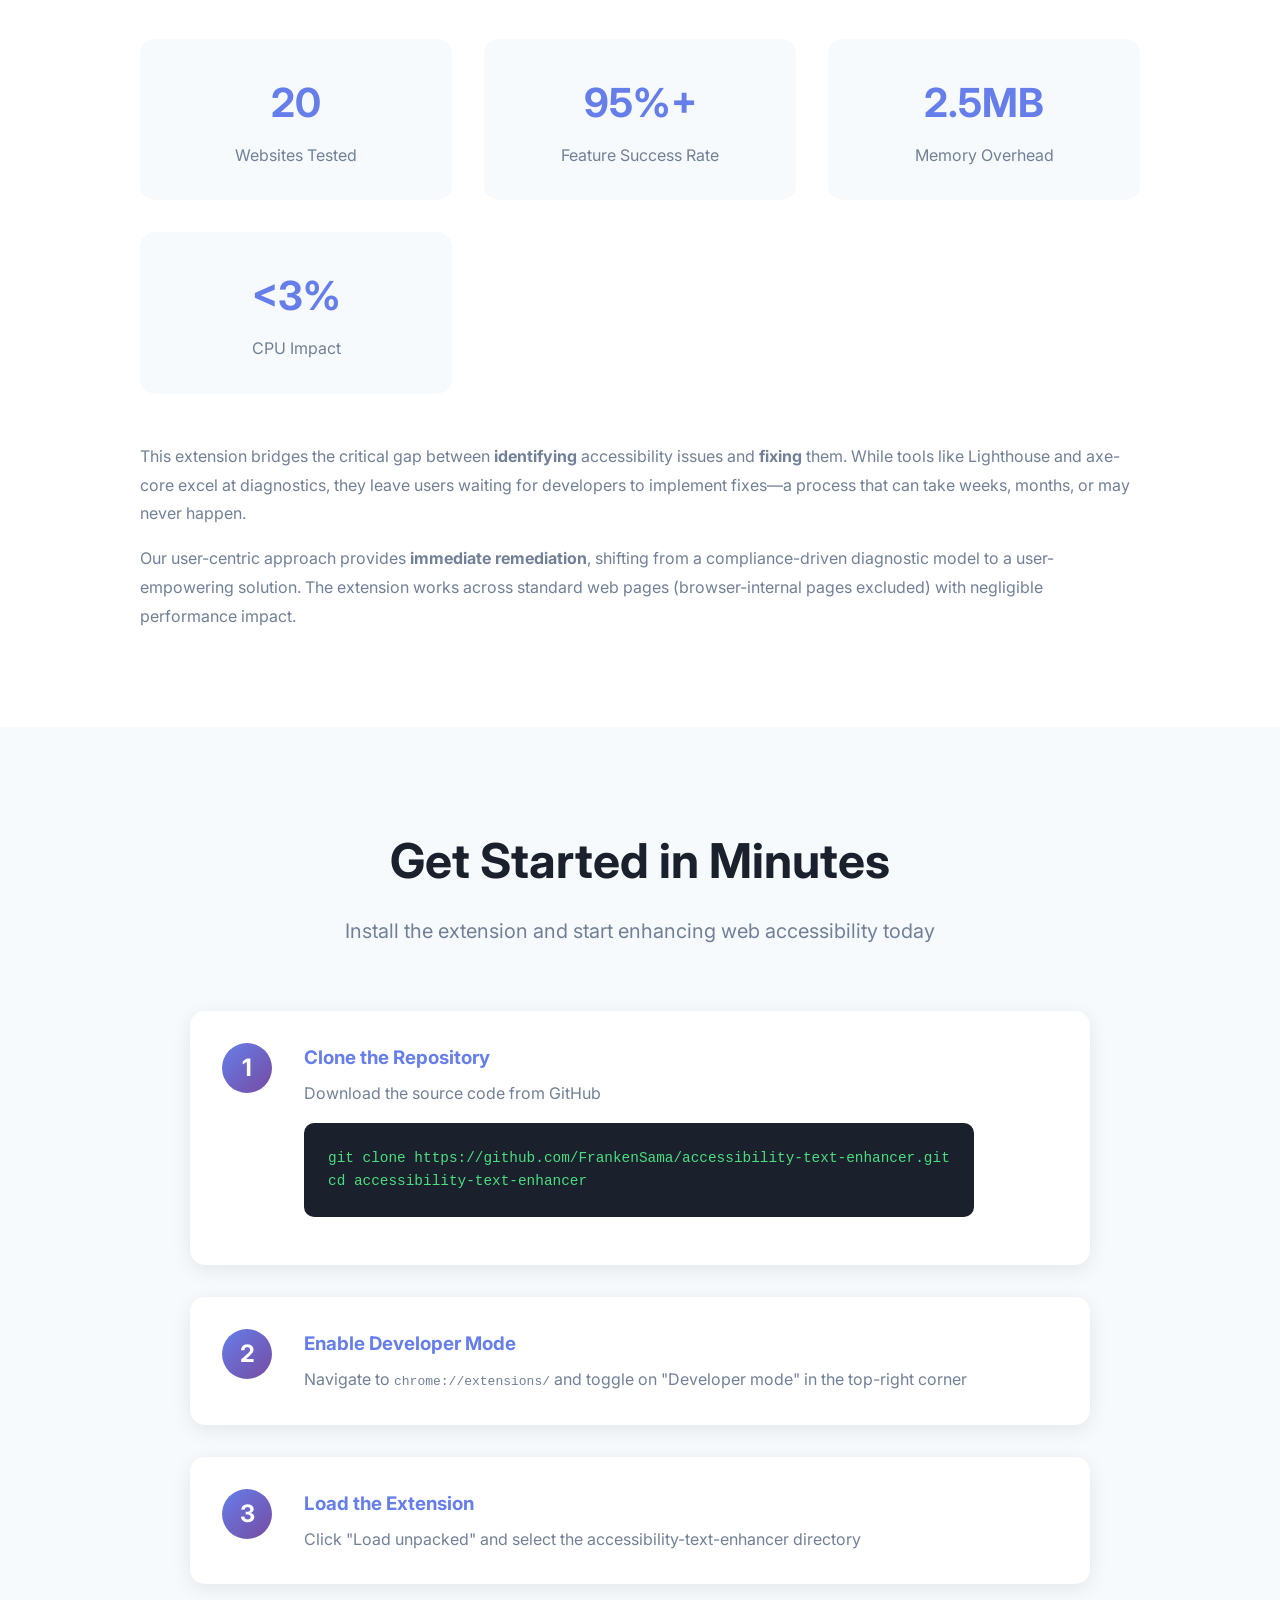
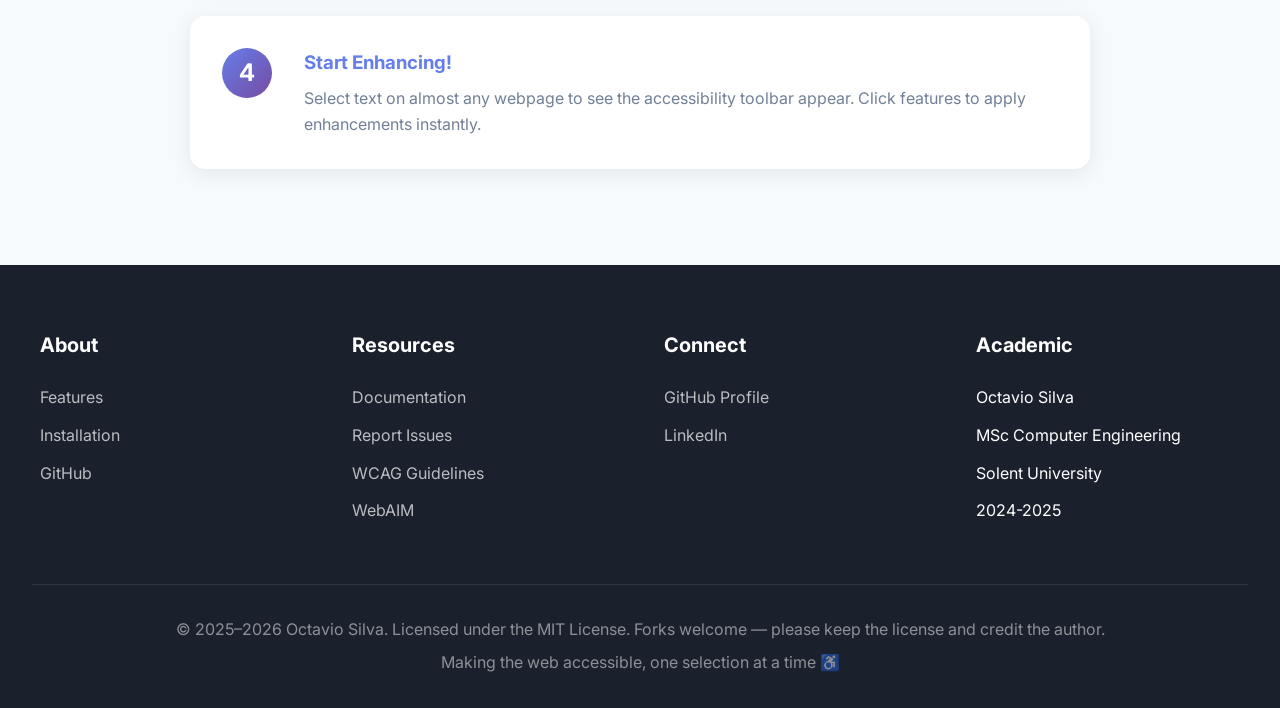
==== commit e5e3560a: "feat: scope commands to the selection or the nearest paragraph Bold and Highlight now wrap and style" ====
--- a/index.html
+++ b/index.html
@@ -498,31 +498,31 @@
             <div class="feature-card fade-in">
                 <div class="feature-icon">🔤</div>
                 <h3>Bold Toggle</h3>
-                <p>Increase text weight for improved readability. Perfect for users with visual impairments or reading difficulties.</p>
+                <p>Make only the selected words bold without changing the rest of the paragraph. Shift-click to apply it to the whole paragraph.</p>
             </div>
 
             <div class="feature-card fade-in">
                 <div class="feature-icon">✏️</div>
                 <h3>Smart Highlighting</h3>
-                <p>Emphasize text with a yellow background, or an outline when a background would reduce readability.</p>
+                <p>Highlight exactly the text you selected with a yellow background, or an outline when a background would reduce readability. Shift-click to highlight the paragraph.</p>
             </div>
 
             <div class="feature-card fade-in">
                 <div class="feature-icon">📏</div>
                 <h3>Font Scaling</h3>
-                <p>Dynamically adjust font sizes from 8px to 50px. Better than browser zoom—targets specific content.</p>
+                <p>Resize the paragraph around your selection from 8px to 50px. Better than browser zoom—targets specific content. Shift-click to resize only the selected text.</p>
             </div>
 
             <div class="feature-card fade-in">
                 <div class="feature-icon">🎨</div>
                 <h3>Contrast Fixer</h3>
-                <p>Improve readability by switching text to black or white based on the page background.</p>
+                <p>Improve readability by switching the paragraph to black or white text based on its background. Shift-click to change only the selected text.</p>
             </div>
 
             <div class="feature-card fade-in">
                 <div class="feature-icon">↔️</div>
                 <h3>Text Spacing</h3>
-                <p>Adjust letter and word spacing for dyslexia-friendly reading. Reduces visual crowding.</p>
+                <p>Adjust the paragraph's letter and word spacing for dyslexia-friendly reading. Shift-click to space only the selected text.</p>
             </div>
 
             <div class="feature-card fade-in">
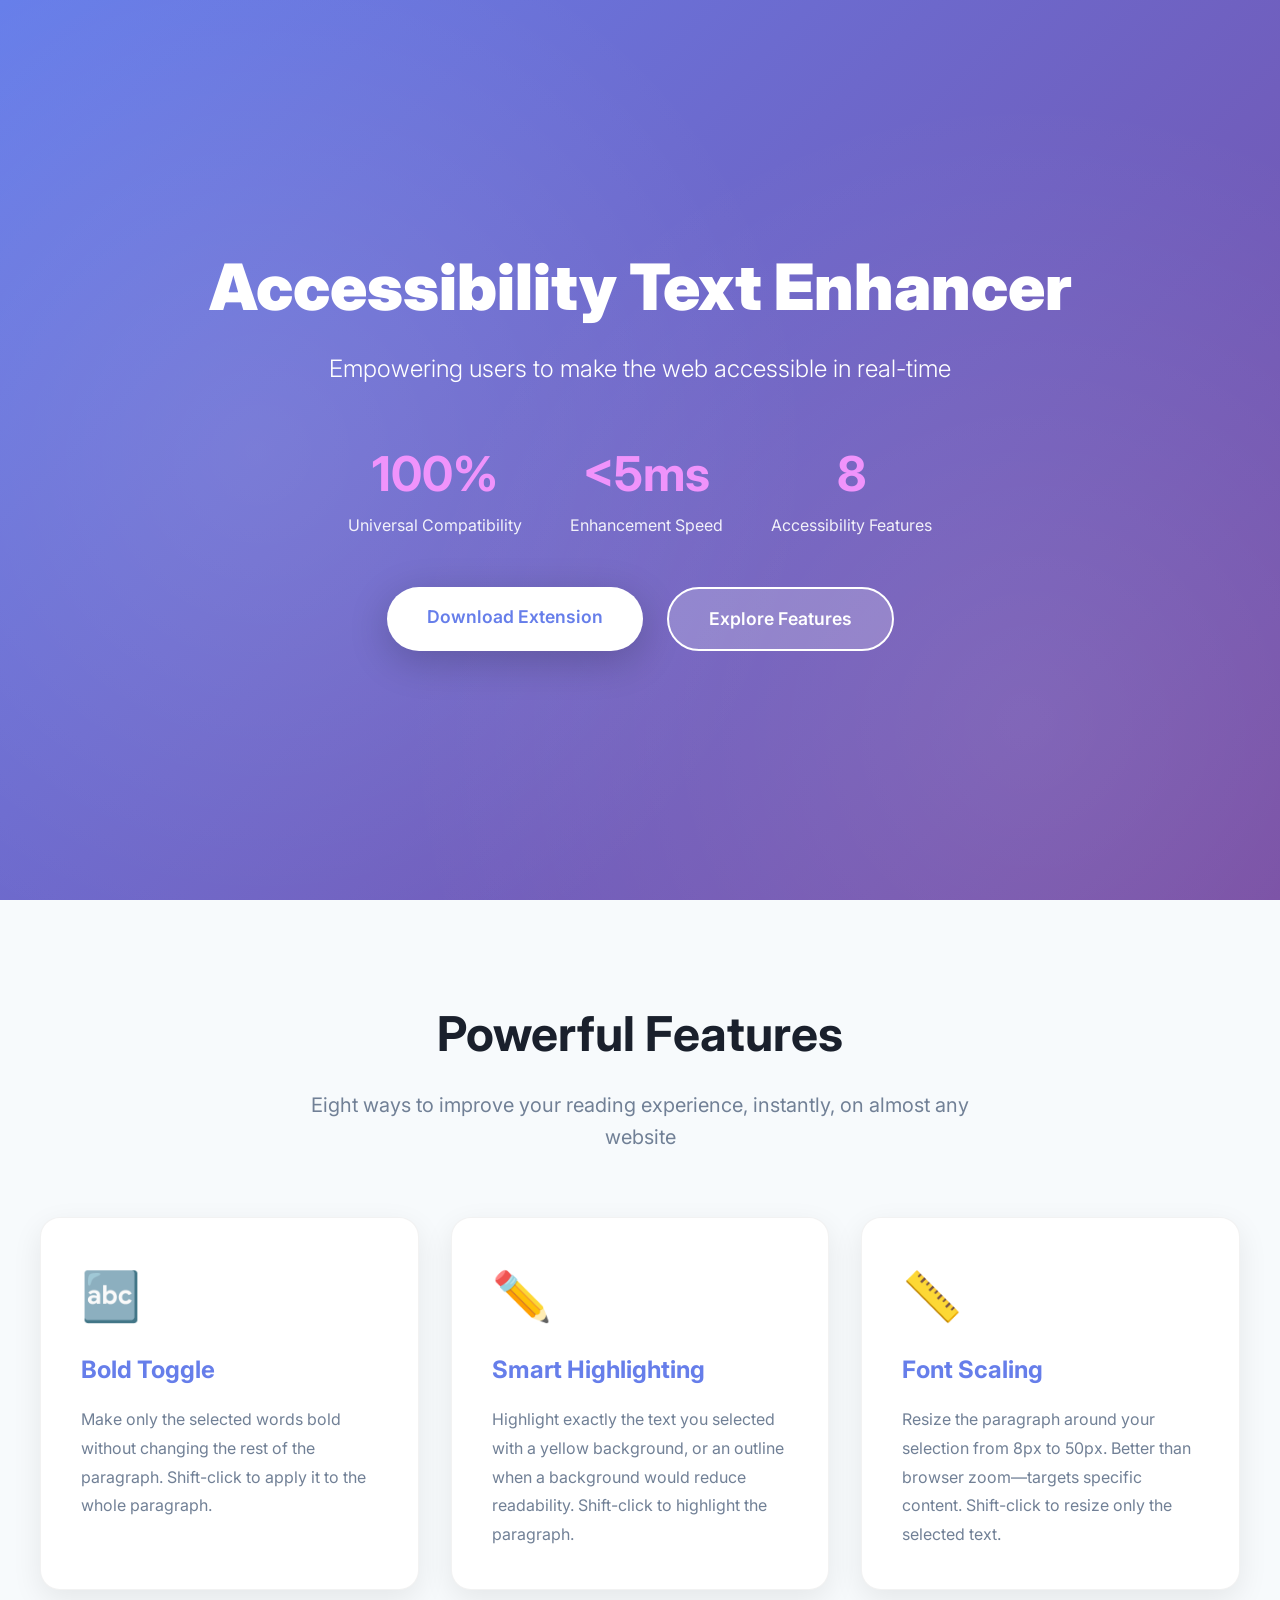
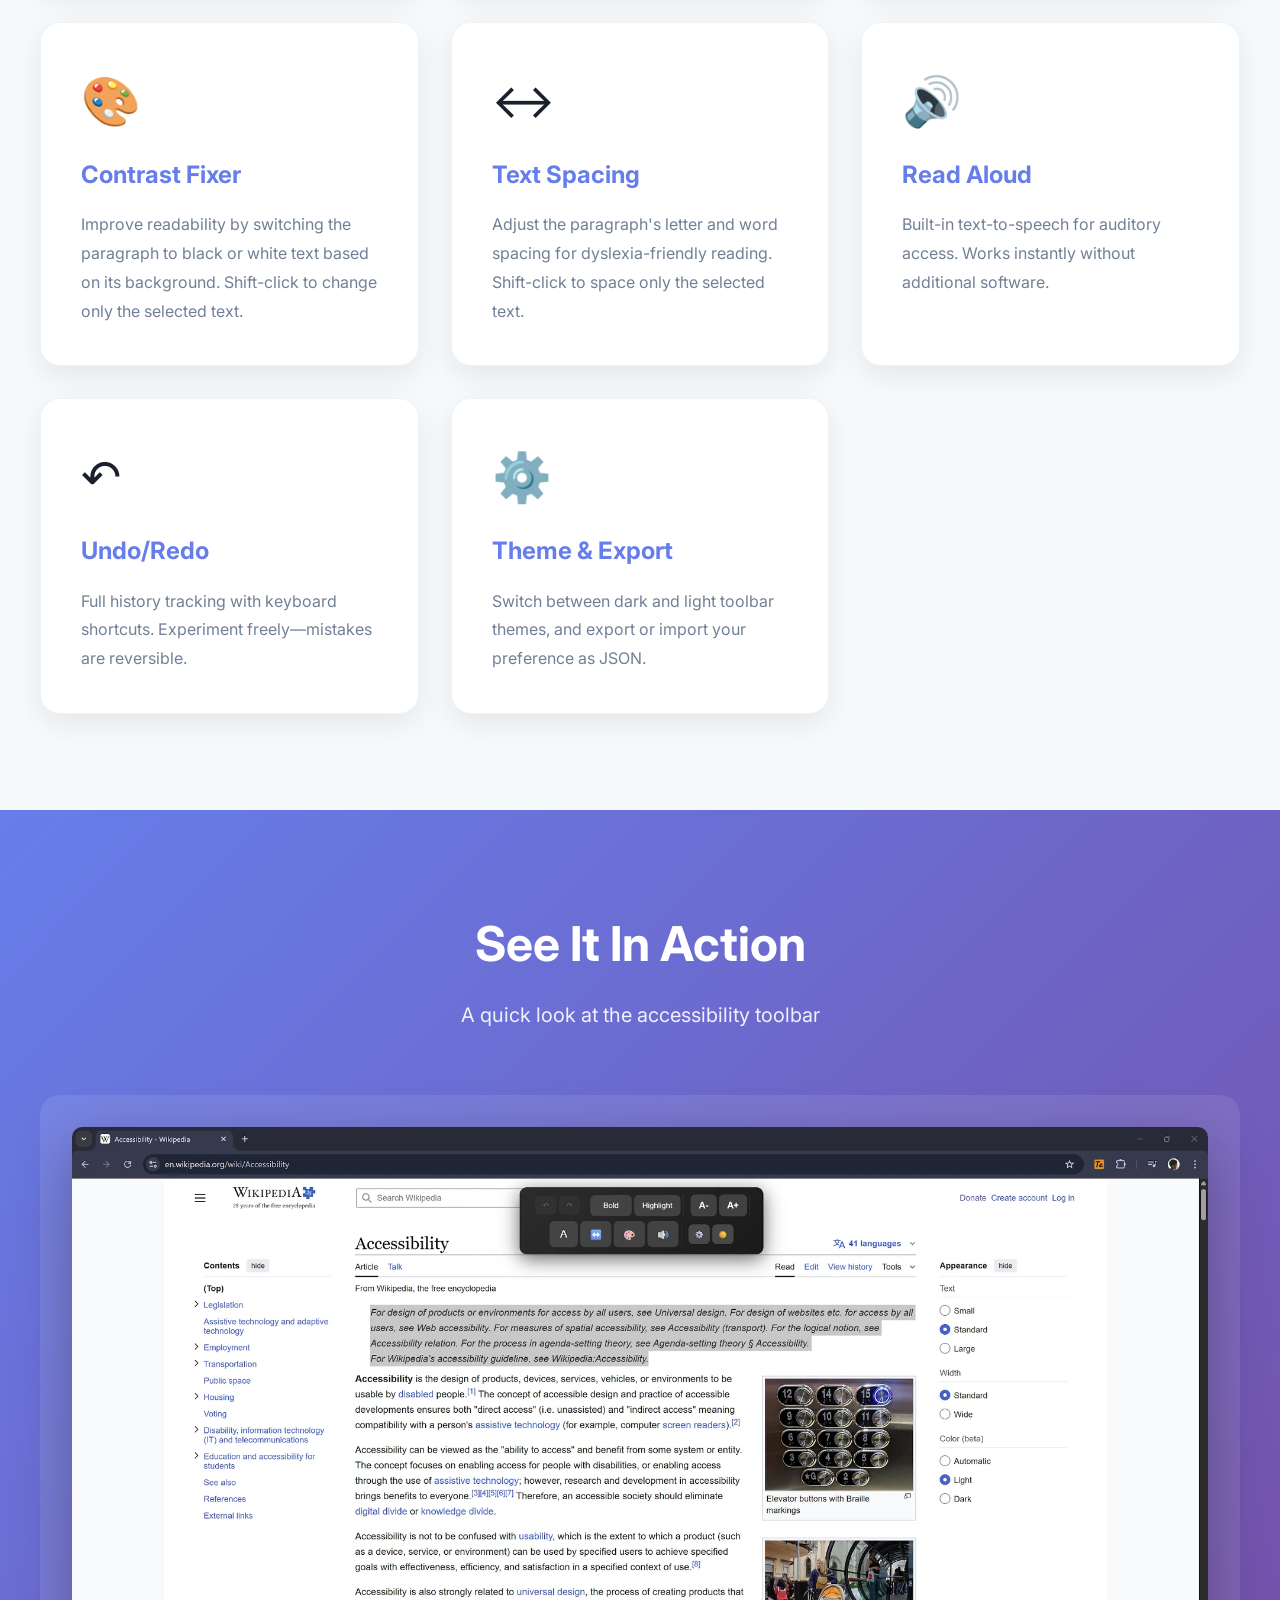
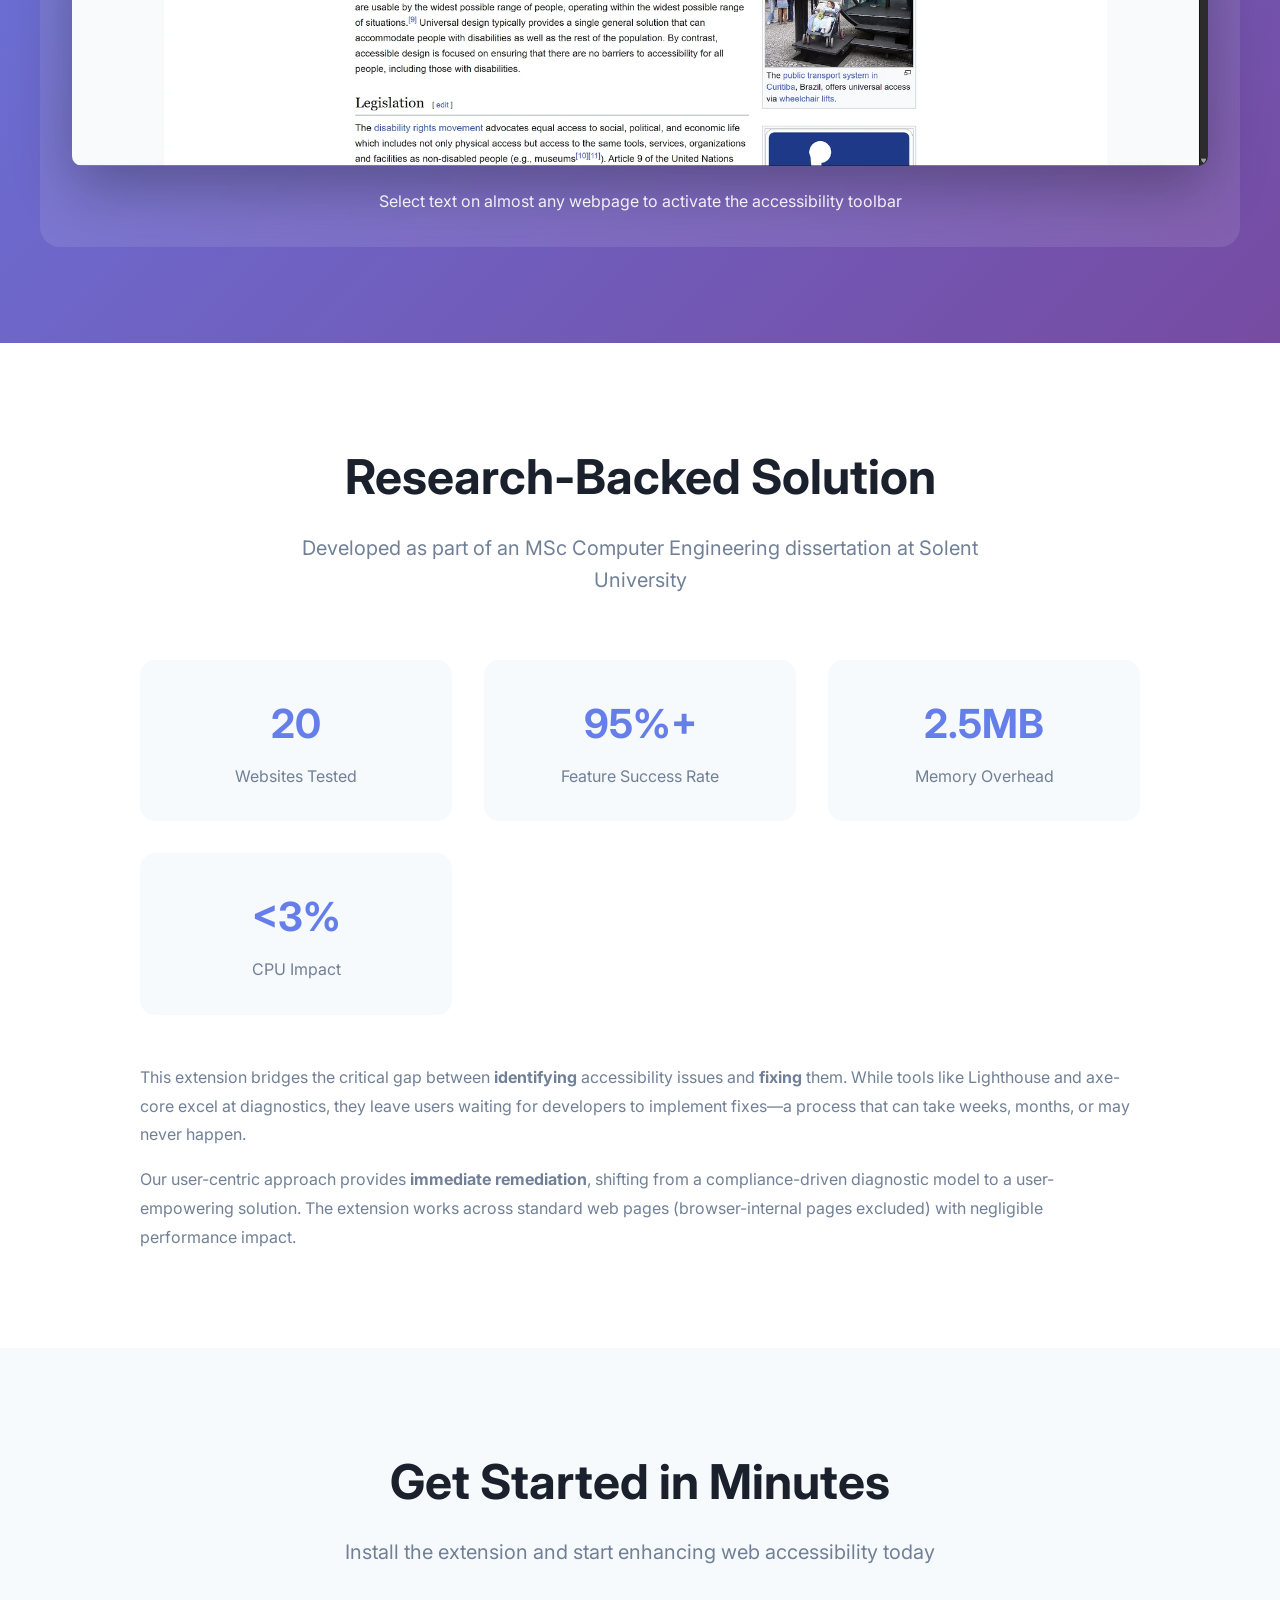
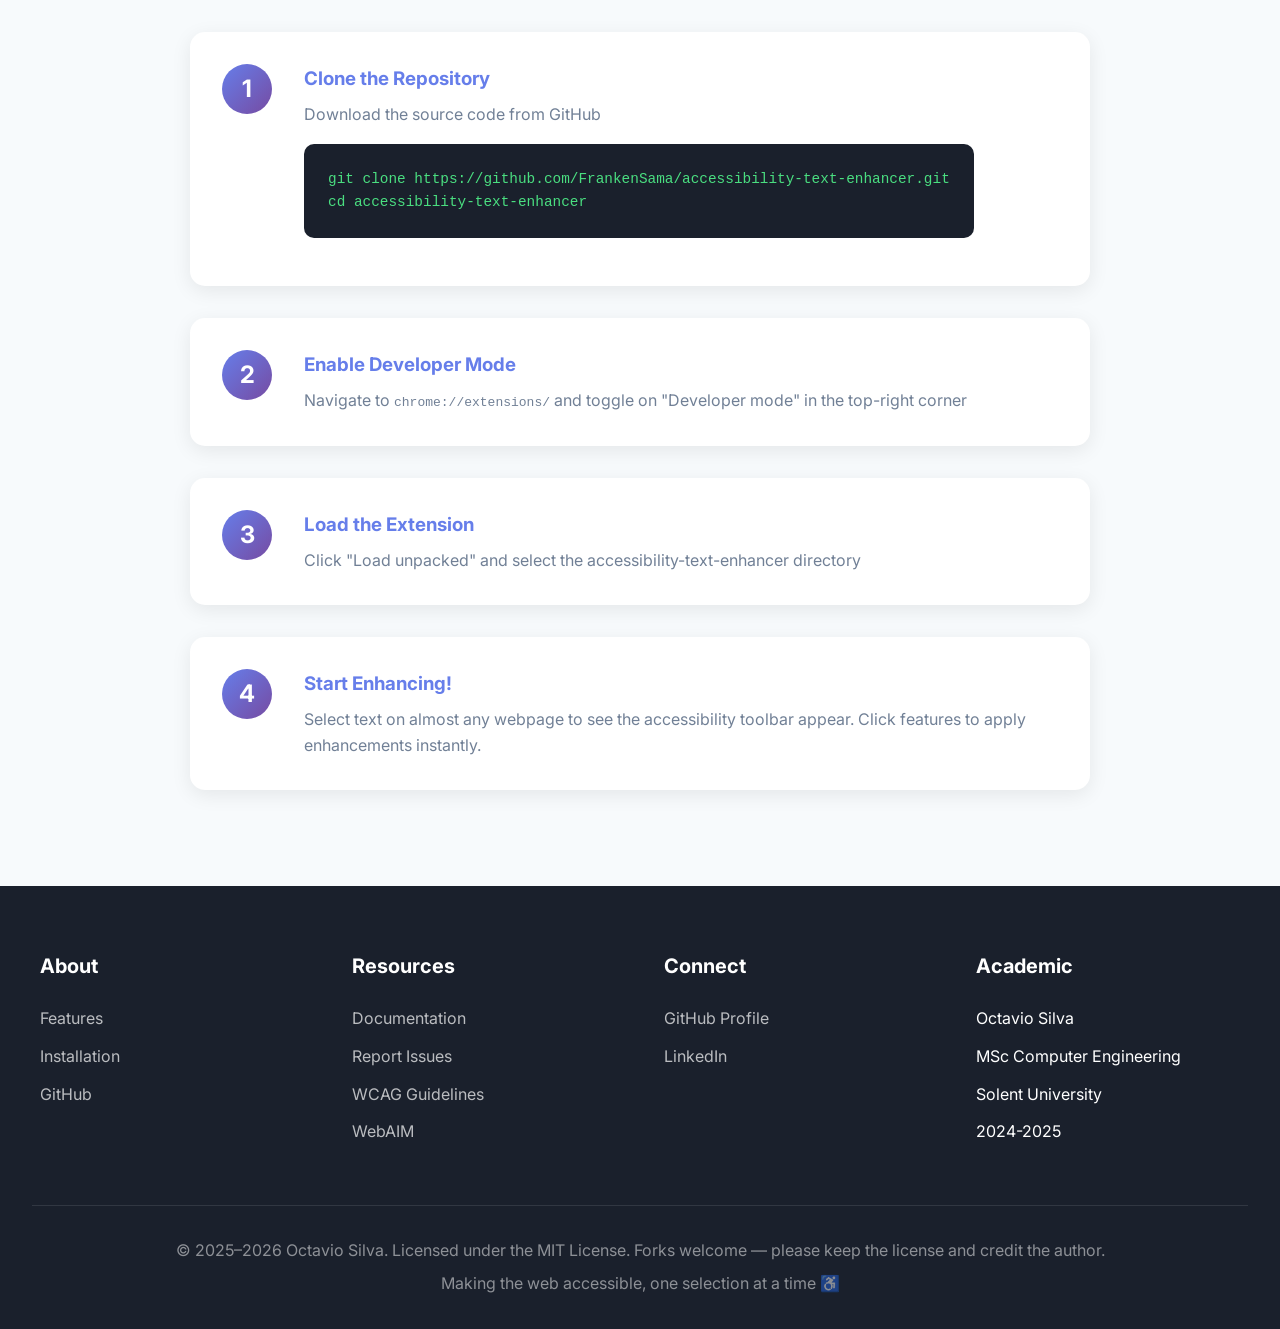
==== commit 079395ac: "refactor: extract page styles and optimize the demo screenshot Move the landing page CSS to styles.c" ====
--- a/index.html
+++ b/index.html
@@ -6,455 +6,14 @@
     <meta name="description" content="Accessibility Text Enhancer - A real-time browser extension for web accessibility enhancement">
     <meta name="keywords" content="accessibility, WCAG, browser extension, web accessibility, assistive technology">
     <meta name="author" content="Octavio Silva">
-    
+
     <title>Accessibility Text Enhancer - Make the Web Accessible for Everyone</title>
-    
+
     <link rel="preconnect" href="https://fonts.googleapis.com">
     <link rel="preconnect" href="https://fonts.gstatic.com" crossorigin>
     <link href="https://fonts.googleapis.com/css2?family=Inter:wght@300;400;600;700;900&display=swap" rel="stylesheet">
-    
-    <style>
-        * {
-            margin: 0;
-            padding: 0;
-            box-sizing: border-box;
-        }
-
-        :root {
-            --primary: #667eea;
-            --primary-dark: #5568d3;
-            --secondary: #764ba2;
-            --accent: #f093fb;
-            --text-dark: #1a202c;
-            --text-light: #718096;
-            --bg-light: #f7fafc;
-            --success: #48bb78;
-            --warning: #ed8936;
-        }
-
-        body {
-            font-family: 'Inter', -apple-system, BlinkMacSystemFont, 'Segoe UI', sans-serif;
-            line-height: 1.6;
-            color: var(--text-dark);
-            overflow-x: hidden;
-        }
-
-        /* Hero Section */
-        .hero {
-            min-height: 100vh;
-            background: linear-gradient(135deg, var(--primary) 0%, var(--secondary) 100%);
-            color: white;
-            display: flex;
-            align-items: center;
-            justify-content: center;
-            position: relative;
-            overflow: hidden;
-        }
-
-        .hero::before {
-            content: '';
-            position: absolute;
-            top: 0;
-            left: 0;
-            right: 0;
-            bottom: 0;
-            background: 
-                radial-gradient(circle at 20% 50%, rgba(255,255,255,0.1) 0%, transparent 50%),
-                radial-gradient(circle at 80% 80%, rgba(255,255,255,0.1) 0%, transparent 50%);
-            animation: pulse 15s ease-in-out infinite;
-        }
-
-        @keyframes pulse {
-            0%, 100% { opacity: 1; }
-            50% { opacity: 0.5; }
-        }
-
-        .hero-content {
-            max-width: 1200px;
-            padding: 2rem;
-            text-align: center;
-            position: relative;
-            z-index: 1;
-        }
-
-        .hero h1 {
-            font-size: 4rem;
-            font-weight: 900;
-            margin-bottom: 1.5rem;
-            line-height: 1.2;
-            animation: fadeInUp 1s ease;
-        }
-
-        .hero .subtitle {
-            font-size: 1.5rem;
-            margin-bottom: 2rem;
-            opacity: 0.95;
-            font-weight: 300;
-            animation: fadeInUp 1s ease 0.2s both;
-        }
-
-        .hero .stats {
-            display: flex;
-            gap: 3rem;
-            justify-content: center;
-            margin: 3rem 0;
-            flex-wrap: wrap;
-            animation: fadeInUp 1s ease 0.4s both;
-        }
-
-        .stat-item {
-            text-align: center;
-        }
-
-        .stat-number {
-            font-size: 3rem;
-            font-weight: 700;
-            display: block;
-            color: var(--accent);
-        }
-
-        .stat-label {
-            font-size: 1rem;
-            opacity: 0.9;
-        }
-
-        .cta-buttons {
-            display: flex;
-            gap: 1.5rem;
-            justify-content: center;
-            margin-top: 2rem;
-            flex-wrap: wrap;
-            animation: fadeInUp 1s ease 0.6s both;
-        }
-
-        .btn {
-            padding: 1rem 2.5rem;
-            border-radius: 50px;
-            text-decoration: none;
-            font-weight: 600;
-            font-size: 1.1rem;
-            transition: all 0.3s ease;
-            display: inline-block;
-            cursor: pointer;
-        }
-
-        .btn-primary {
-            background: white;
-            color: var(--primary);
-            box-shadow: 0 10px 40px rgba(0,0,0,0.2);
-        }
-
-        .btn-primary:hover {
-            transform: translateY(-3px);
-            box-shadow: 0 15px 50px rgba(0,0,0,0.3);
-        }
-
-        .btn-secondary {
-            background: rgba(255,255,255,0.2);
-            color: white;
-            border: 2px solid white;
-            backdrop-filter: blur(10px);
-        }
-
-        .btn-secondary:hover {
-            background: rgba(255,255,255,0.3);
-            transform: translateY(-3px);
-        }
-
-        @keyframes fadeInUp {
-            from {
-                opacity: 0;
-                transform: translateY(30px);
-            }
-            to {
-                opacity: 1;
-                transform: translateY(0);
-            }
-        }
-
-        /* Features Section */
-        .features {
-            padding: 6rem 2rem;
-            background: var(--bg-light);
-        }
-
-        .section-title {
-            text-align: center;
-            font-size: 3rem;
-            font-weight: 700;
-            margin-bottom: 1rem;
-            color: var(--text-dark);
-        }
-
-        .section-subtitle {
-            text-align: center;
-            font-size: 1.25rem;
-            color: var(--text-light);
-            margin-bottom: 4rem;
-            max-width: 700px;
-            margin-left: auto;
-            margin-right: auto;
-        }
-
-        .features-grid {
-            display: grid;
-            grid-template-columns: repeat(auto-fit, minmax(300px, 1fr));
-            gap: 2rem;
-            max-width: 1200px;
-            margin: 0 auto;
-        }
-
-        .feature-card {
-            background: white;
-            padding: 2.5rem;
-            border-radius: 20px;
-            box-shadow: 0 10px 30px rgba(0,0,0,0.08);
-            transition: all 0.3s ease;
-            border: 1px solid rgba(0,0,0,0.05);
-        }
-
-        .feature-card:hover {
-            transform: translateY(-10px);
-            box-shadow: 0 20px 40px rgba(0,0,0,0.15);
-        }
-
-        .feature-icon {
-            font-size: 3rem;
-            margin-bottom: 1rem;
-        }
-
-        .feature-card h3 {
-            font-size: 1.5rem;
-            margin-bottom: 1rem;
-            color: var(--primary);
-        }
-
-        .feature-card p {
-            color: var(--text-light);
-            line-height: 1.8;
-        }
-
-        /* Demo Section */
-        .demo {
-            padding: 6rem 2rem;
-            background: linear-gradient(135deg, #667eea 0%, #764ba2 100%);
-            color: white;
-        }
-
-        .demo-container {
-            max-width: 1200px;
-            margin: 0 auto;
-        }
-
-        .demo-video {
-            background: rgba(255,255,255,0.1);
-            border-radius: 20px;
-            padding: 2rem;
-            backdrop-filter: blur(10px);
-            margin-top: 3rem;
-            text-align: center;
-        }
-
-        .demo-video img {
-            max-width: 100%;
-            border-radius: 10px;
-            box-shadow: 0 20px 60px rgba(0,0,0,0.3);
-        }
-
-        /* Research Section */
-        .research {
-            padding: 6rem 2rem;
-            background: white;
-        }
-
-        .research-content {
-            max-width: 1000px;
-            margin: 0 auto;
-        }
-
-        .research-stats {
-            display: grid;
-            grid-template-columns: repeat(auto-fit, minmax(250px, 1fr));
-            gap: 2rem;
-            margin: 3rem 0;
-        }
-
-        .research-stat {
-            background: var(--bg-light);
-            padding: 2rem;
-            border-radius: 15px;
-            text-align: center;
-        }
-
-        .research-stat-value {
-            font-size: 2.5rem;
-            font-weight: 700;
-            color: var(--primary);
-            display: block;
-            margin-bottom: 0.5rem;
-        }
-
-        .research-stat-label {
-            color: var(--text-light);
-            font-size: 1rem;
-        }
-
-        /* Installation Section */
-        .installation {
-            padding: 6rem 2rem;
-            background: var(--bg-light);
-        }
-
-        .installation-content {
-            max-width: 900px;
-            margin: 0 auto;
-        }
-
-        .steps {
-            display: grid;
-            gap: 2rem;
-            margin-top: 3rem;
-        }
-
-        .step {
-            background: white;
-            padding: 2rem;
-            border-radius: 15px;
-            box-shadow: 0 5px 20px rgba(0,0,0,0.08);
-            display: flex;
-            gap: 2rem;
-            align-items: start;
-        }
-
-        .step-number {
-            background: linear-gradient(135deg, var(--primary), var(--secondary));
-            color: white;
-            width: 50px;
-            height: 50px;
-            border-radius: 50%;
-            display: flex;
-            align-items: center;
-            justify-content: center;
-            font-size: 1.5rem;
-            font-weight: 700;
-            flex-shrink: 0;
-        }
-
-        .step-content h3 {
-            margin-bottom: 0.5rem;
-            color: var(--primary);
-        }
-
-        .step-content p {
-            color: var(--text-light);
-        }
-
-        /* Code block */
-        .code-block {
-            background: var(--text-dark);
-            color: #4ade80;
-            padding: 1.5rem;
-            border-radius: 10px;
-            margin: 1rem 0;
-            overflow-x: auto;
-            font-family: 'Courier New', monospace;
-            font-size: 0.9rem;
-        }
-
-        /* Footer */
-        footer {
-            background: var(--text-dark);
-            color: white;
-            padding: 4rem 2rem 2rem;
-        }
-
-        .footer-content {
-            max-width: 1200px;
-            margin: 0 auto;
-            display: grid;
-            grid-template-columns: repeat(auto-fit, minmax(250px, 1fr));
-            gap: 3rem;
-            margin-bottom: 3rem;
-        }
-
-        .footer-section h4 {
-            margin-bottom: 1.5rem;
-            font-size: 1.25rem;
-        }
-
-        .footer-section ul {
-            list-style: none;
-        }
-
-        .footer-section ul li {
-            margin-bottom: 0.75rem;
-        }
-
-        .footer-section a {
-            color: rgba(255,255,255,0.7);
-            text-decoration: none;
-            transition: color 0.3s;
-        }
-
-        .footer-section a:hover {
-            color: white;
-        }
-
-        .footer-bottom {
-            text-align: center;
-            padding-top: 2rem;
-            border-top: 1px solid rgba(255,255,255,0.1);
-            color: rgba(255,255,255,0.5);
-        }
-
-        /* Responsive */
-        @media (max-width: 768px) {
-            .hero h1 {
-                font-size: 2.5rem;
-            }
-
-            .hero .subtitle {
-                font-size: 1.25rem;
-            }
-
-            .section-title {
-                font-size: 2rem;
-            }
-
-            .hero .stats {
-                gap: 1.5rem;
-            }
-
-            .stat-number {
-                font-size: 2rem;
-            }
-
-            .cta-buttons {
-                flex-direction: column;
-            }
-
-            .btn {
-                width: 100%;
-                text-align: center;
-            }
-
-            .step {
-                flex-direction: column;
-            }
-        }
-
-        /* Scroll animations */
-        .fade-in {
-            opacity: 0;
-            transform: translateY(30px);
-            transition: opacity 0.6s ease, transform 0.6s ease;
-        }
-
-        .fade-in.visible {
-            opacity: 1;
-            transform: translateY(0);
-        }
-    </style>
+
+    <link rel="stylesheet" href="styles.css">
 </head>
 <body>
     <!-- Hero Section -->
@@ -462,7 +21,7 @@
         <div class="hero-content">
             <h1>Accessibility Text Enhancer</h1>
             <p class="subtitle">Empowering users to make the web accessible in real-time</p>
-            
+
             <div class="stats">
                 <div class="stat-item">
                     <span class="stat-number">100%</span>
@@ -548,15 +107,16 @@
     <!-- Demo Section -->
     <section class="demo">
         <div class="demo-container">
-            <h2 class="section-title" style="color: white;">See It In Action</h2>
-            <p class="section-subtitle" style="color: rgba(255,255,255,0.9);">
+            <h2 class="section-title">See It In Action</h2>
+            <p class="section-subtitle">
                 A quick look at the accessibility toolbar
             </p>
 
             <div class="demo-video">
-                <img src="docs/images/demo-screenshot.png" 
-                     alt="Screenshot of the accessibility toolbar above selected text">
-                <p style="margin-top: 1rem; opacity: 0.9;">
+                <img src="docs/images/demo-screenshot.webp"
+                     alt="Screenshot of the accessibility toolbar above selected text"
+                     width="1920" height="1080" loading="lazy" decoding="async">
+                <p>
                     Select text on almost any webpage to activate the accessibility toolbar
                 </p>
             </div>
@@ -590,16 +150,16 @@
                 </div>
             </div>
 
-            <p style="color: var(--text-light); margin-top: 2rem; line-height: 1.8;">
-                This extension bridges the critical gap between <strong>identifying</strong> accessibility issues 
-                and <strong>fixing</strong> them. While tools like Lighthouse and axe-core excel at diagnostics, 
-                they leave users waiting for developers to implement fixes—a process that can take weeks, months, 
+            <p class="research-note">
+                This extension bridges the critical gap between <strong>identifying</strong> accessibility issues
+                and <strong>fixing</strong> them. While tools like Lighthouse and axe-core excel at diagnostics,
+                they leave users waiting for developers to implement fixes—a process that can take weeks, months,
                 or may never happen.
             </p>
 
-            <p style="color: var(--text-light); margin-top: 1rem; line-height: 1.8;">
-                Our user-centric approach provides <strong>immediate remediation</strong>, shifting from a 
-                compliance-driven diagnostic model to a user-empowering solution. The extension works across 
+            <p class="research-note">
+                Our user-centric approach provides <strong>immediate remediation</strong>, shifting from a
+                compliance-driven diagnostic model to a user-empowering solution. The extension works across
                 standard web pages (browser-internal pages excluded) with negligible performance impact.
             </p>
         </div>
@@ -694,42 +254,10 @@
 
         <div class="footer-bottom">
             <p>&copy; 2025–2026 Octavio Silva. Licensed under the MIT License. Forks welcome — please keep the license and credit the author.</p>
-            <p style="margin-top: 0.5rem;">Making the web accessible, one selection at a time ♿</p>
+            <p class="footer-tagline">Making the web accessible, one selection at a time ♿</p>
         </div>
     </footer>
 
-    <script>
-        // Scroll animations
-        const observerOptions = {
-            threshold: 0.1,
-            rootMargin: '0px 0px -50px 0px'
-        };
-
-        const observer = new IntersectionObserver((entries) => {
-            entries.forEach(entry => {
-                if (entry.isIntersecting) {
-                    entry.target.classList.add('visible');
-                }
-            });
-        }, observerOptions);
-
-        document.querySelectorAll('.fade-in').forEach(el => {
-            observer.observe(el);
-        });
-
-        // Smooth scrolling
-        document.querySelectorAll('a[href^="#"]').forEach(anchor => {
-            anchor.addEventListener('click', function (e) {
-                e.preventDefault();
-                const target = document.querySelector(this.getAttribute('href'));
-                if (target) {
-                    target.scrollIntoView({
-                        behavior: 'smooth',
-                        block: 'start'
-                    });
-                }
-            });
-        });
-    </script>
+    <script src="script.js"></script>
 </body>
 </html>
--- a/styles.css
+++ b/styles.css
@@ -0,0 +1,467 @@
+/* Accessibility Text Enhancer — landing page styles */
+
+* {
+    margin: 0;
+    padding: 0;
+    box-sizing: border-box;
+}
+
+:root {
+    --primary: #667eea;
+    --secondary: #764ba2;
+    --accent: #f093fb;
+    --text-dark: #1a202c;
+    --text-light: #718096;
+    --bg-light: #f7fafc;
+}
+
+body {
+    font-family: 'Inter', -apple-system, BlinkMacSystemFont, 'Segoe UI', sans-serif;
+    line-height: 1.6;
+    color: var(--text-dark);
+    overflow-x: hidden;
+}
+
+/* Hero Section */
+.hero {
+    min-height: 100vh;
+    background: linear-gradient(135deg, var(--primary) 0%, var(--secondary) 100%);
+    color: white;
+    display: flex;
+    align-items: center;
+    justify-content: center;
+    position: relative;
+    overflow: hidden;
+}
+
+.hero::before {
+    content: '';
+    position: absolute;
+    top: 0;
+    left: 0;
+    right: 0;
+    bottom: 0;
+    background:
+        radial-gradient(circle at 20% 50%, rgba(255,255,255,0.1) 0%, transparent 50%),
+        radial-gradient(circle at 80% 80%, rgba(255,255,255,0.1) 0%, transparent 50%);
+    animation: pulse 15s ease-in-out infinite;
+}
+
+@keyframes pulse {
+    0%, 100% { opacity: 1; }
+    50% { opacity: 0.5; }
+}
+
+.hero-content {
+    max-width: 1200px;
+    padding: 2rem;
+    text-align: center;
+    position: relative;
+    z-index: 1;
+}
+
+.hero h1 {
+    font-size: 4rem;
+    font-weight: 900;
+    margin-bottom: 1.5rem;
+    line-height: 1.2;
+    animation: fadeInUp 1s ease;
+}
+
+.hero .subtitle {
+    font-size: 1.5rem;
+    margin-bottom: 2rem;
+    opacity: 0.95;
+    font-weight: 300;
+    animation: fadeInUp 1s ease 0.2s both;
+}
+
+.hero .stats {
+    display: flex;
+    gap: 3rem;
+    justify-content: center;
+    margin: 3rem 0;
+    flex-wrap: wrap;
+    animation: fadeInUp 1s ease 0.4s both;
+}
+
+.stat-item {
+    text-align: center;
+}
+
+.stat-number {
+    font-size: 3rem;
+    font-weight: 700;
+    display: block;
+    color: var(--accent);
+}
+
+.stat-label {
+    font-size: 1rem;
+    opacity: 0.9;
+}
+
+.cta-buttons {
+    display: flex;
+    gap: 1.5rem;
+    justify-content: center;
+    margin-top: 2rem;
+    flex-wrap: wrap;
+    animation: fadeInUp 1s ease 0.6s both;
+}
+
+.btn {
+    padding: 1rem 2.5rem;
+    border-radius: 50px;
+    text-decoration: none;
+    font-weight: 600;
+    font-size: 1.1rem;
+    transition: all 0.3s ease;
+    display: inline-block;
+    cursor: pointer;
+}
+
+.btn-primary {
+    background: white;
+    color: var(--primary);
+    box-shadow: 0 10px 40px rgba(0,0,0,0.2);
+}
+
+.btn-primary:hover {
+    transform: translateY(-3px);
+    box-shadow: 0 15px 50px rgba(0,0,0,0.3);
+}
+
+.btn-secondary {
+    background: rgba(255,255,255,0.2);
+    color: white;
+    border: 2px solid white;
+    backdrop-filter: blur(10px);
+}
+
+.btn-secondary:hover {
+    background: rgba(255,255,255,0.3);
+    transform: translateY(-3px);
+}
+
+@keyframes fadeInUp {
+    from {
+        opacity: 0;
+        transform: translateY(30px);
+    }
+    to {
+        opacity: 1;
+        transform: translateY(0);
+    }
+}
+
+/* Features Section */
+.features {
+    padding: 6rem 2rem;
+    background: var(--bg-light);
+}
+
+.section-title {
+    text-align: center;
+    font-size: 3rem;
+    font-weight: 700;
+    margin-bottom: 1rem;
+    color: var(--text-dark);
+}
+
+.section-subtitle {
+    text-align: center;
+    font-size: 1.25rem;
+    color: var(--text-light);
+    margin-bottom: 4rem;
+    max-width: 700px;
+    margin-left: auto;
+    margin-right: auto;
+}
+
+.features-grid {
+    display: grid;
+    grid-template-columns: repeat(auto-fit, minmax(300px, 1fr));
+    gap: 2rem;
+    max-width: 1200px;
+    margin: 0 auto;
+}
+
+.feature-card {
+    background: white;
+    padding: 2.5rem;
+    border-radius: 20px;
+    box-shadow: 0 10px 30px rgba(0,0,0,0.08);
+    transition: all 0.3s ease;
+    border: 1px solid rgba(0,0,0,0.05);
+}
+
+.feature-card:hover {
+    transform: translateY(-10px);
+    box-shadow: 0 20px 40px rgba(0,0,0,0.15);
+}
+
+.feature-icon {
+    font-size: 3rem;
+    margin-bottom: 1rem;
+}
+
+.feature-card h3 {
+    font-size: 1.5rem;
+    margin-bottom: 1rem;
+    color: var(--primary);
+}
+
+.feature-card p {
+    color: var(--text-light);
+    line-height: 1.8;
+}
+
+/* Demo Section */
+.demo {
+    padding: 6rem 2rem;
+    background: linear-gradient(135deg, var(--primary) 0%, var(--secondary) 100%);
+    color: white;
+}
+
+.demo-container {
+    max-width: 1200px;
+    margin: 0 auto;
+}
+
+.demo .section-title {
+    color: white;
+}
+
+.demo .section-subtitle {
+    color: rgba(255, 255, 255, 0.9);
+}
+
+.demo-video {
+    background: rgba(255,255,255,0.1);
+    border-radius: 20px;
+    padding: 2rem;
+    backdrop-filter: blur(10px);
+    margin-top: 3rem;
+    text-align: center;
+}
+
+.demo-video img {
+    max-width: 100%;
+    height: auto;
+    border-radius: 10px;
+    box-shadow: 0 20px 60px rgba(0,0,0,0.3);
+}
+
+.demo-video p {
+    margin-top: 1rem;
+    opacity: 0.9;
+}
+
+/* Research Section */
+.research {
+    padding: 6rem 2rem;
+    background: white;
+}
+
+.research-content {
+    max-width: 1000px;
+    margin: 0 auto;
+}
+
+.research-stats {
+    display: grid;
+    grid-template-columns: repeat(auto-fit, minmax(250px, 1fr));
+    gap: 2rem;
+    margin: 3rem 0;
+}
+
+.research-stat {
+    background: var(--bg-light);
+    padding: 2rem;
+    border-radius: 15px;
+    text-align: center;
+}
+
+.research-stat-value {
+    font-size: 2.5rem;
+    font-weight: 700;
+    color: var(--primary);
+    display: block;
+    margin-bottom: 0.5rem;
+}
+
+.research-stat-label {
+    color: var(--text-light);
+    font-size: 1rem;
+}
+
+.research-note {
+    color: var(--text-light);
+    margin-top: 2rem;
+    line-height: 1.8;
+}
+
+.research-note + .research-note {
+    margin-top: 1rem;
+}
+
+/* Installation Section */
+.installation {
+    padding: 6rem 2rem;
+    background: var(--bg-light);
+}
+
+.installation-content {
+    max-width: 900px;
+    margin: 0 auto;
+}
+
+.steps {
+    display: grid;
+    gap: 2rem;
+    margin-top: 3rem;
+}
+
+.step {
+    background: white;
+    padding: 2rem;
+    border-radius: 15px;
+    box-shadow: 0 5px 20px rgba(0,0,0,0.08);
+    display: flex;
+    gap: 2rem;
+    align-items: start;
+}
+
+.step-number {
+    background: linear-gradient(135deg, var(--primary), var(--secondary));
+    color: white;
+    width: 50px;
+    height: 50px;
+    border-radius: 50%;
+    display: flex;
+    align-items: center;
+    justify-content: center;
+    font-size: 1.5rem;
+    font-weight: 700;
+    flex-shrink: 0;
+}
+
+.step-content h3 {
+    margin-bottom: 0.5rem;
+    color: var(--primary);
+}
+
+.step-content p {
+    color: var(--text-light);
+}
+
+/* Code block */
+.code-block {
+    background: var(--text-dark);
+    color: #4ade80;
+    padding: 1.5rem;
+    border-radius: 10px;
+    margin: 1rem 0;
+    overflow-x: auto;
+    font-family: 'Courier New', monospace;
+    font-size: 0.9rem;
+}
+
+/* Footer */
+footer {
+    background: var(--text-dark);
+    color: white;
+    padding: 4rem 2rem 2rem;
+}
+
+.footer-content {
+    max-width: 1200px;
+    margin: 0 auto;
+    display: grid;
+    grid-template-columns: repeat(auto-fit, minmax(250px, 1fr));
+    gap: 3rem;
+    margin-bottom: 3rem;
+}
+
+.footer-section h4 {
+    margin-bottom: 1.5rem;
+    font-size: 1.25rem;
+}
+
+.footer-section ul {
+    list-style: none;
+}
+
+.footer-section ul li {
+    margin-bottom: 0.75rem;
+}
+
+.footer-section a {
+    color: rgba(255,255,255,0.7);
+    text-decoration: none;
+    transition: color 0.3s;
+}
+
+.footer-section a:hover {
+    color: white;
+}
+
+.footer-bottom {
+    text-align: center;
+    padding-top: 2rem;
+    border-top: 1px solid rgba(255,255,255,0.1);
+    color: rgba(255,255,255,0.5);
+}
+
+.footer-tagline {
+    margin-top: 0.5rem;
+}
+
+/* Responsive */
+@media (max-width: 768px) {
+    .hero h1 {
+        font-size: 2.5rem;
+    }
+
+    .hero .subtitle {
+        font-size: 1.25rem;
+    }
+
+    .section-title {
+        font-size: 2rem;
+    }
+
+    .hero .stats {
+        gap: 1.5rem;
+    }
+
+    .stat-number {
+        font-size: 2rem;
+    }
+
+    .cta-buttons {
+        flex-direction: column;
+    }
+
+    .btn {
+        width: 100%;
+        text-align: center;
+    }
+
+    .step {
+        flex-direction: column;
+    }
+}
+
+/* Scroll animations */
+.fade-in {
+    opacity: 0;
+    transform: translateY(30px);
+    transition: opacity 0.6s ease, transform 0.6s ease;
+}
+
+.fade-in.visible {
+    opacity: 1;
+    transform: translateY(0);
+}
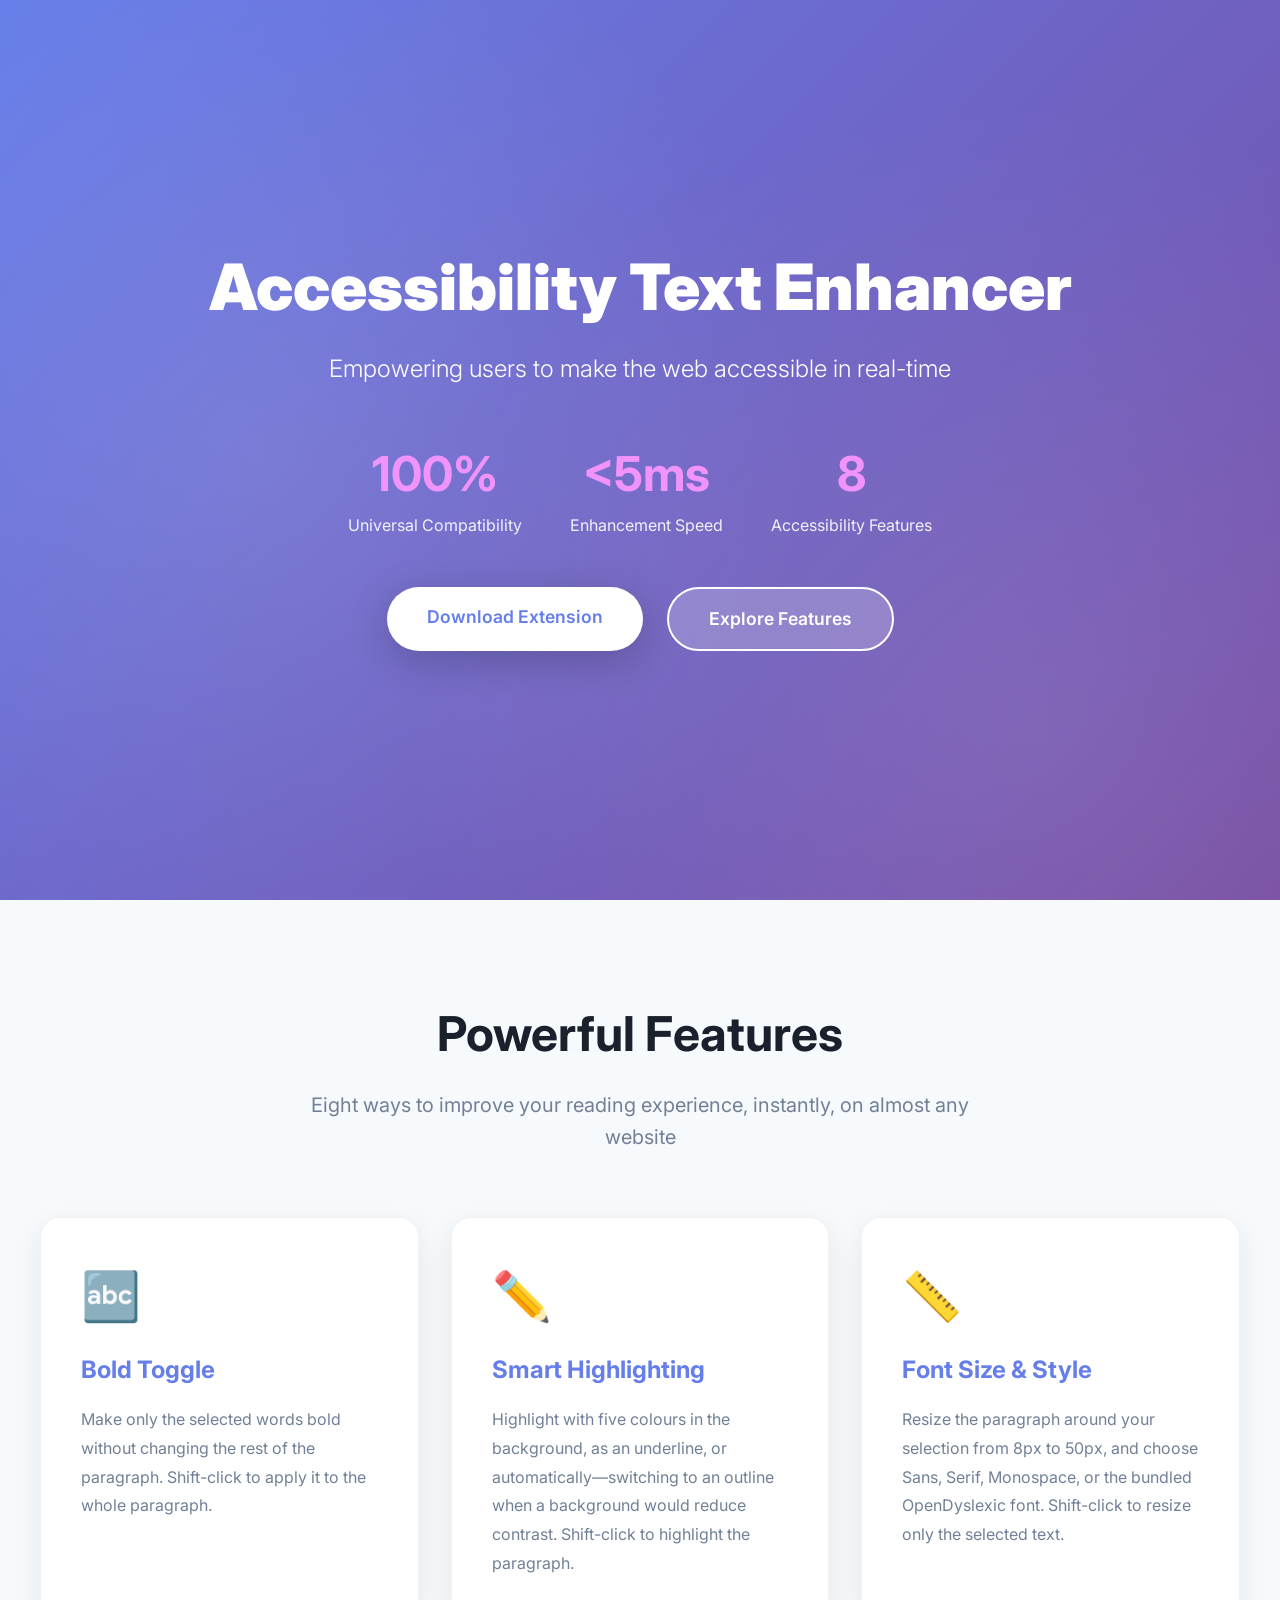
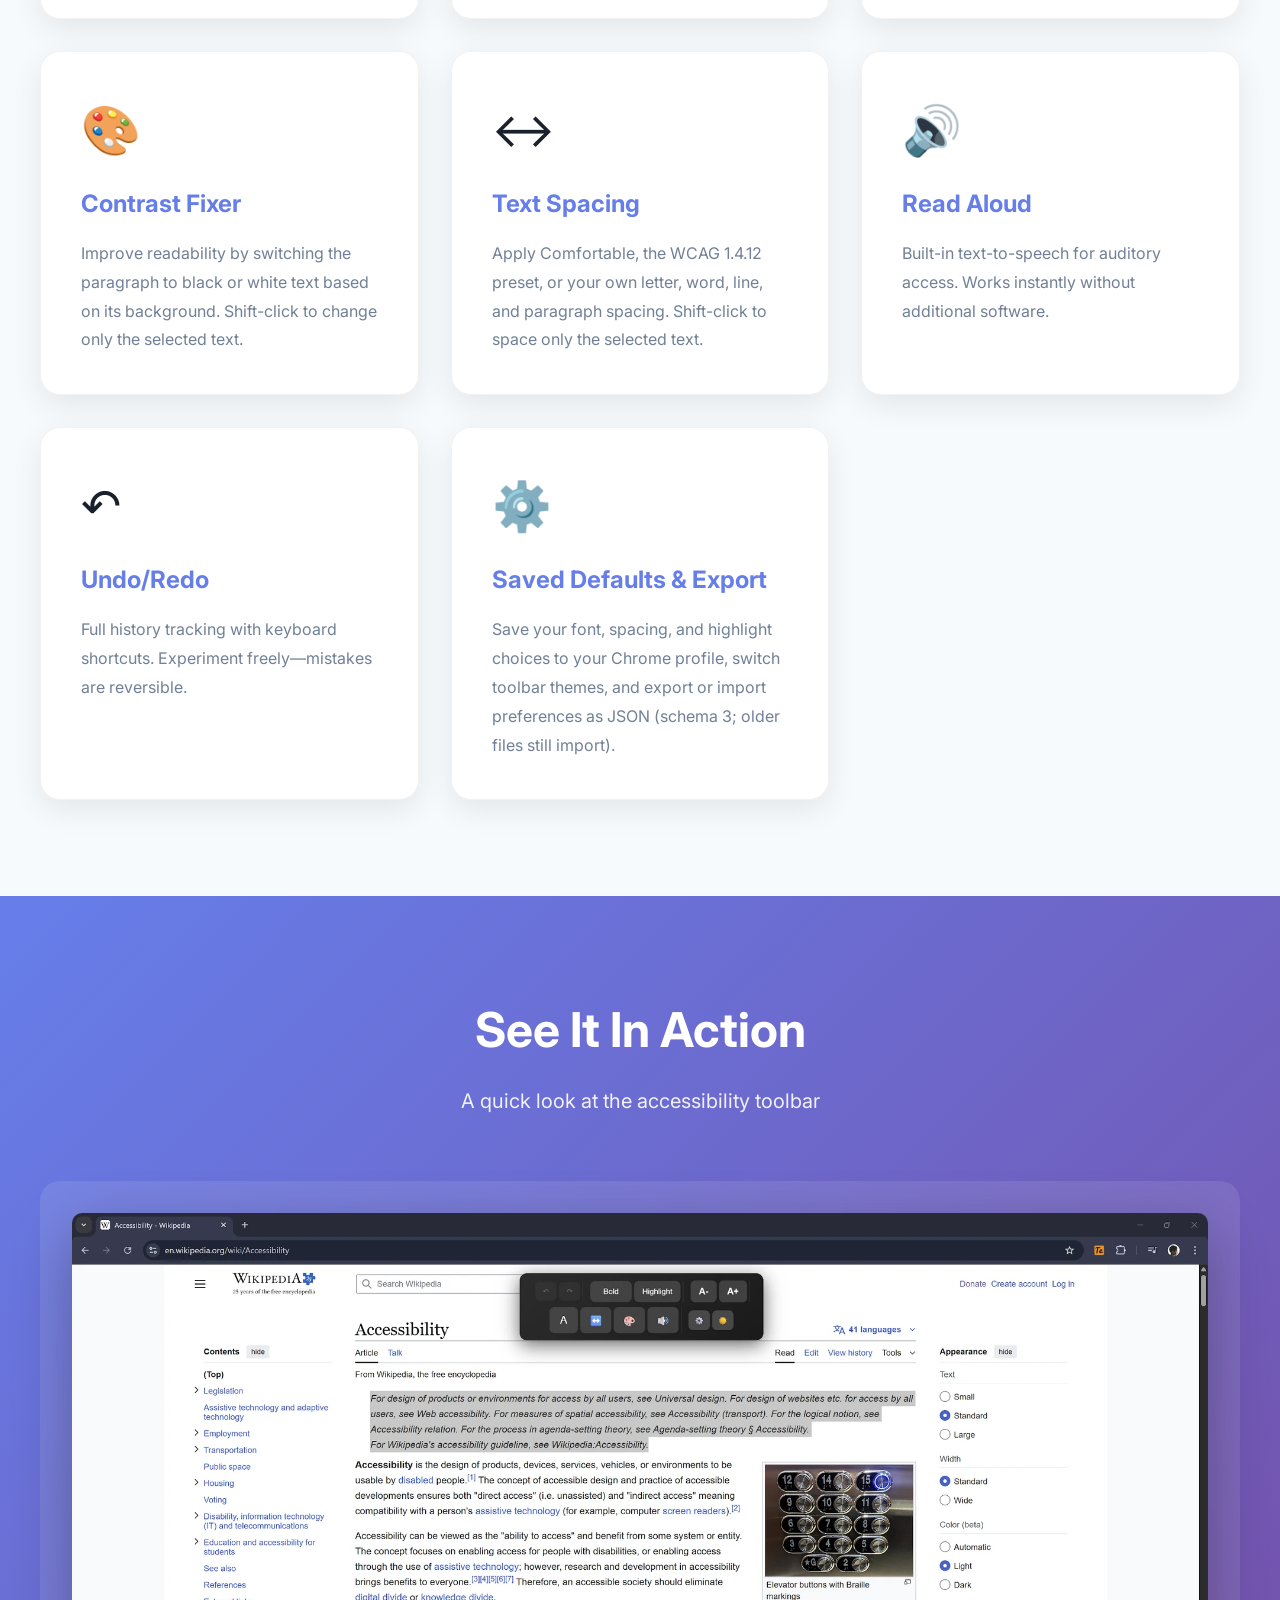
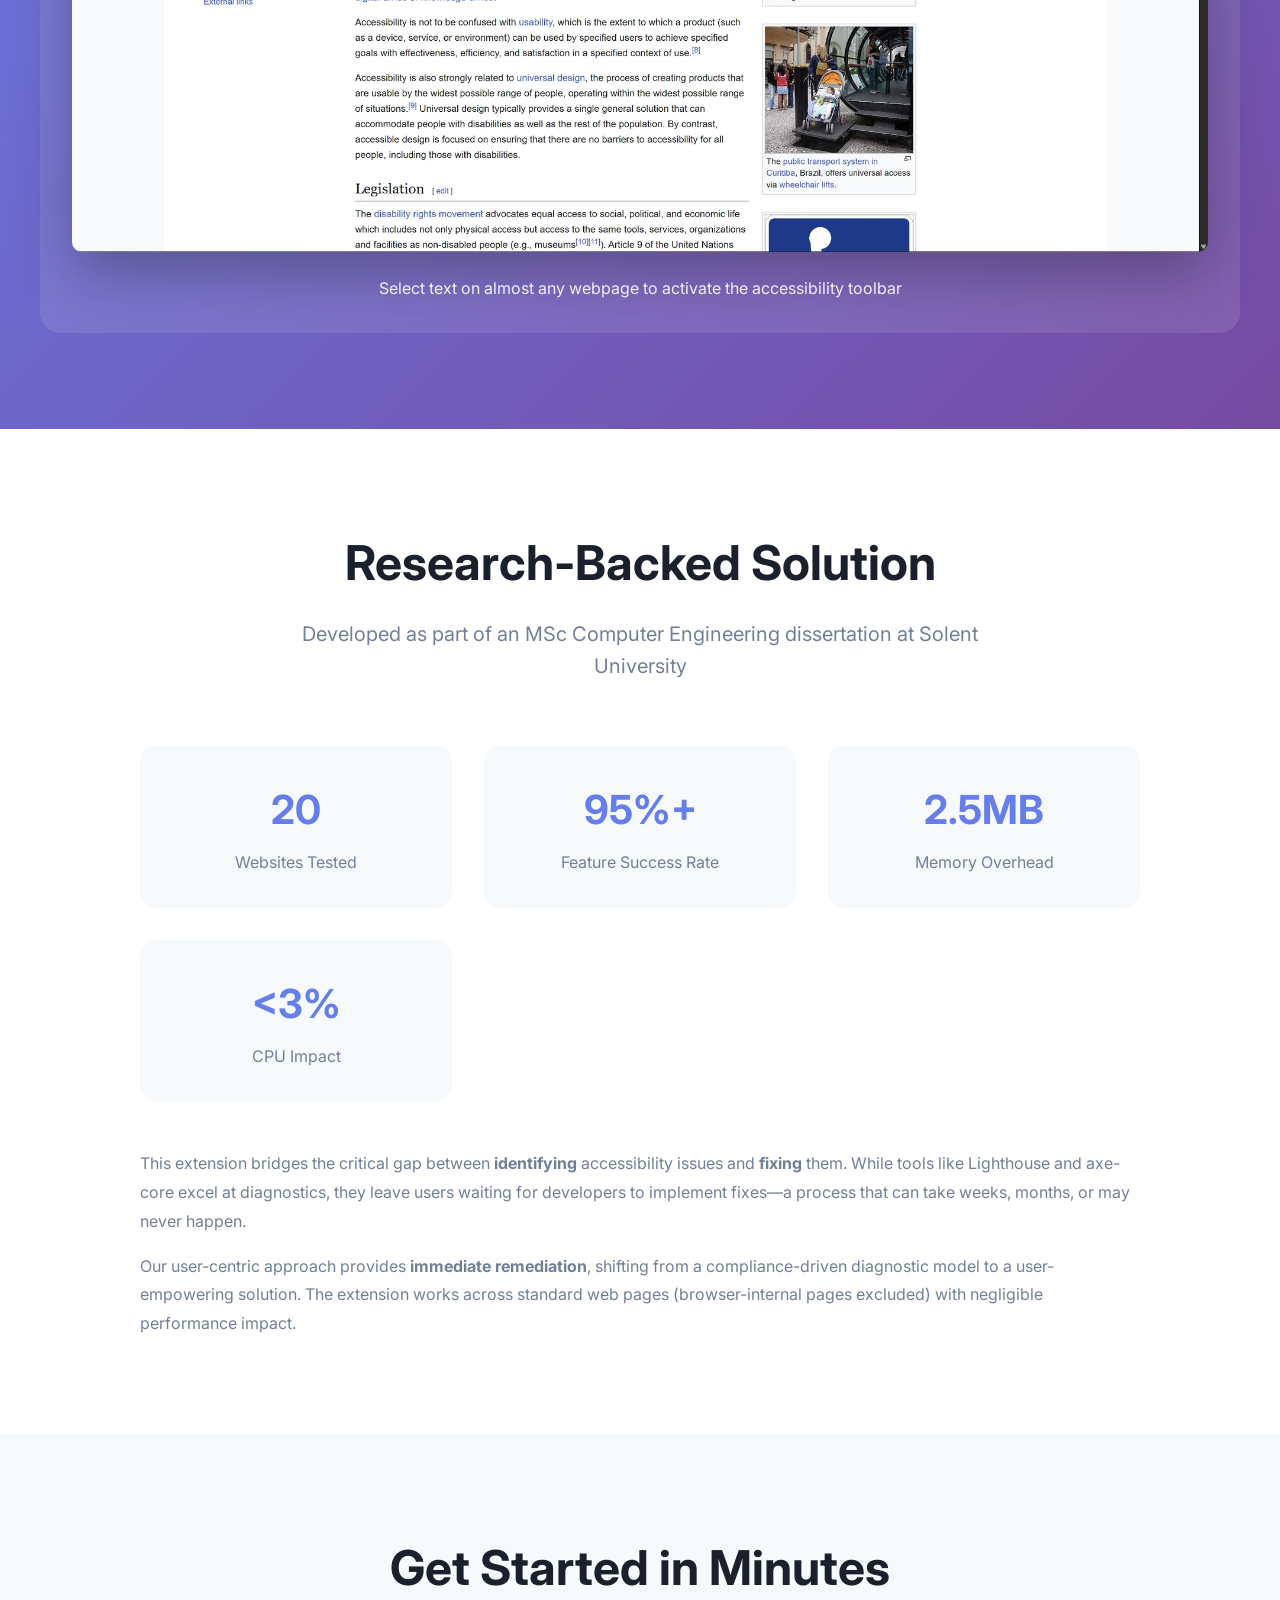
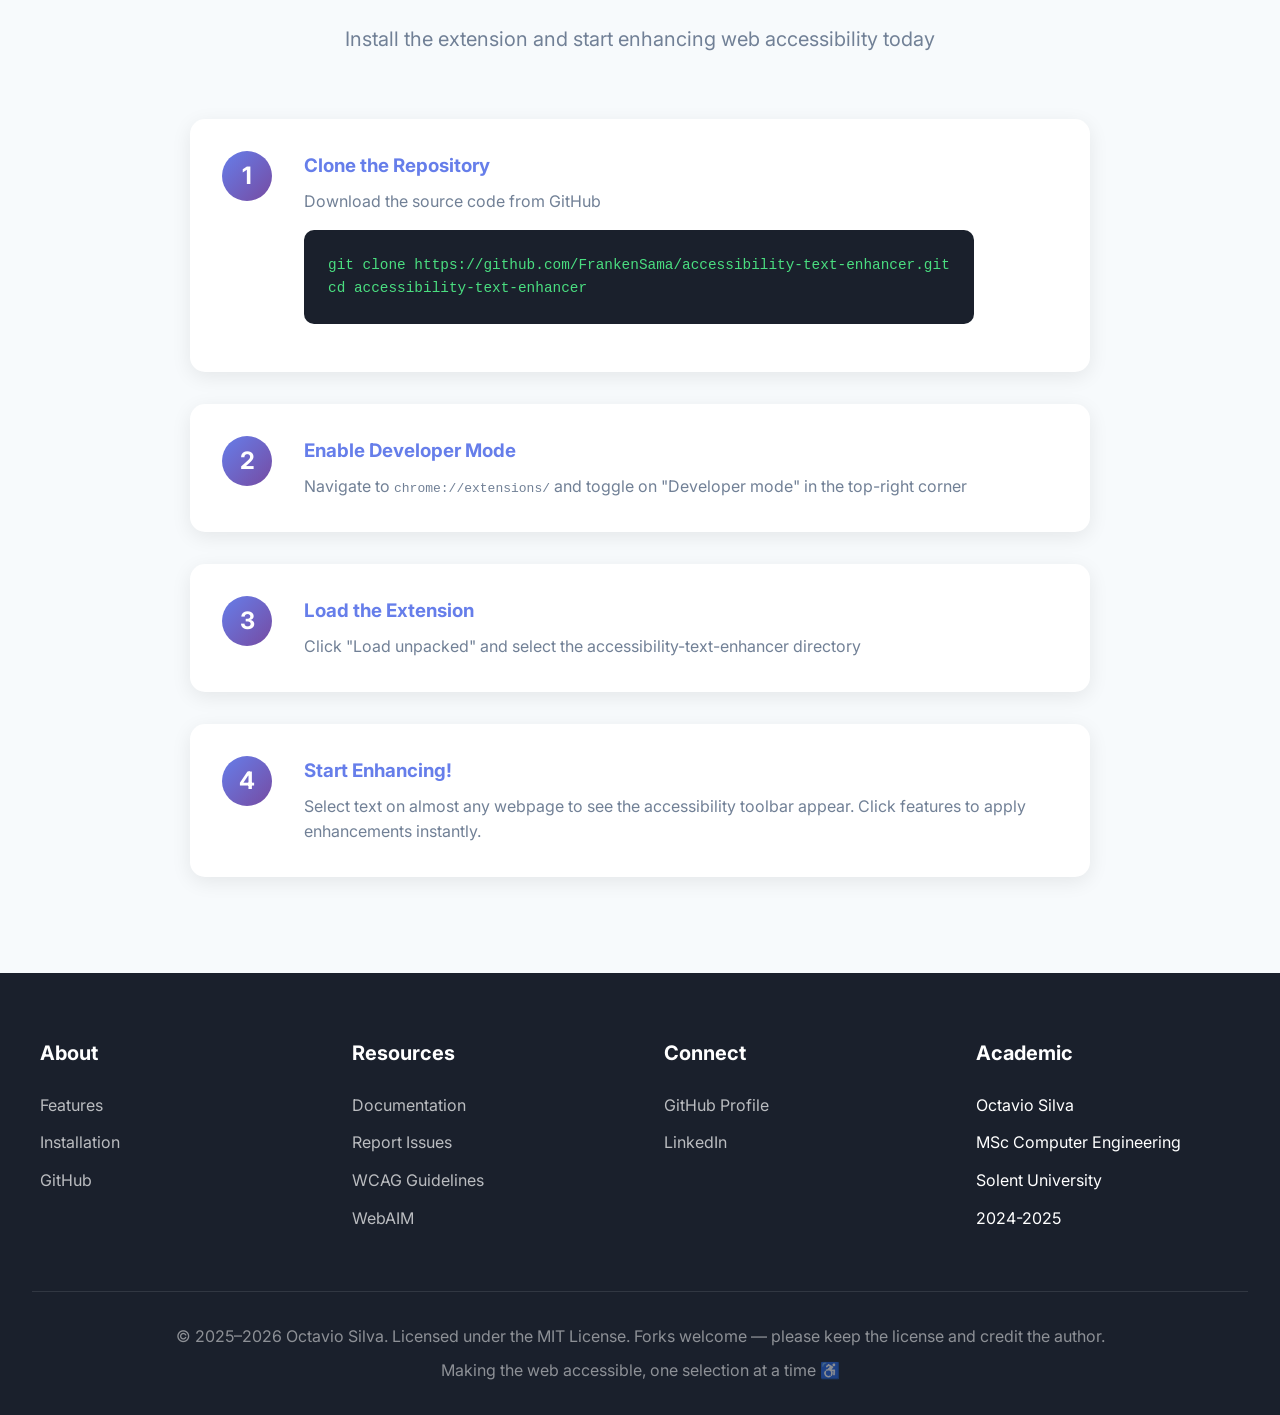
==== commit 2a00183d: "docs: prepare the v1.5.0 release Bump the manifest, popup footer, and README badge to 1.5.0. Documen" ====
--- a/index.html
+++ b/index.html
@@ -63,13 +63,13 @@
             <div class="feature-card fade-in">
                 <div class="feature-icon">✏️</div>
                 <h3>Smart Highlighting</h3>
-                <p>Highlight exactly the text you selected with a yellow background, or an outline when a background would reduce readability. Shift-click to highlight the paragraph.</p>
+                <p>Highlight with five colours in the background, as an underline, or automatically&mdash;switching to an outline when a background would reduce contrast. Shift-click to highlight the paragraph.</p>
             </div>
 
             <div class="feature-card fade-in">
                 <div class="feature-icon">📏</div>
-                <h3>Font Scaling</h3>
-                <p>Resize the paragraph around your selection from 8px to 50px. Better than browser zoom—targets specific content. Shift-click to resize only the selected text.</p>
+                <h3>Font Size &amp; Style</h3>
+                <p>Resize the paragraph around your selection from 8px to 50px, and choose Sans, Serif, Monospace, or the bundled OpenDyslexic font. Shift-click to resize only the selected text.</p>
             </div>
 
             <div class="feature-card fade-in">
@@ -81,7 +81,7 @@
             <div class="feature-card fade-in">
                 <div class="feature-icon">↔️</div>
                 <h3>Text Spacing</h3>
-                <p>Adjust the paragraph's letter and word spacing for dyslexia-friendly reading. Shift-click to space only the selected text.</p>
+                <p>Apply Comfortable, the WCAG 1.4.12 preset, or your own letter, word, line, and paragraph spacing. Shift-click to space only the selected text.</p>
             </div>
 
             <div class="feature-card fade-in">
@@ -98,8 +98,8 @@
 
             <div class="feature-card fade-in">
                 <div class="feature-icon">⚙️</div>
-                <h3>Theme &amp; Export</h3>
-                <p>Switch between dark and light toolbar themes, and export or import your preference as JSON.</p>
+                <h3>Saved Defaults &amp; Export</h3>
+                <p>Save your font, spacing, and highlight choices to your Chrome profile, switch toolbar themes, and export or import preferences as JSON (schema 3; older files still import).</p>
             </div>
         </div>
     </section>
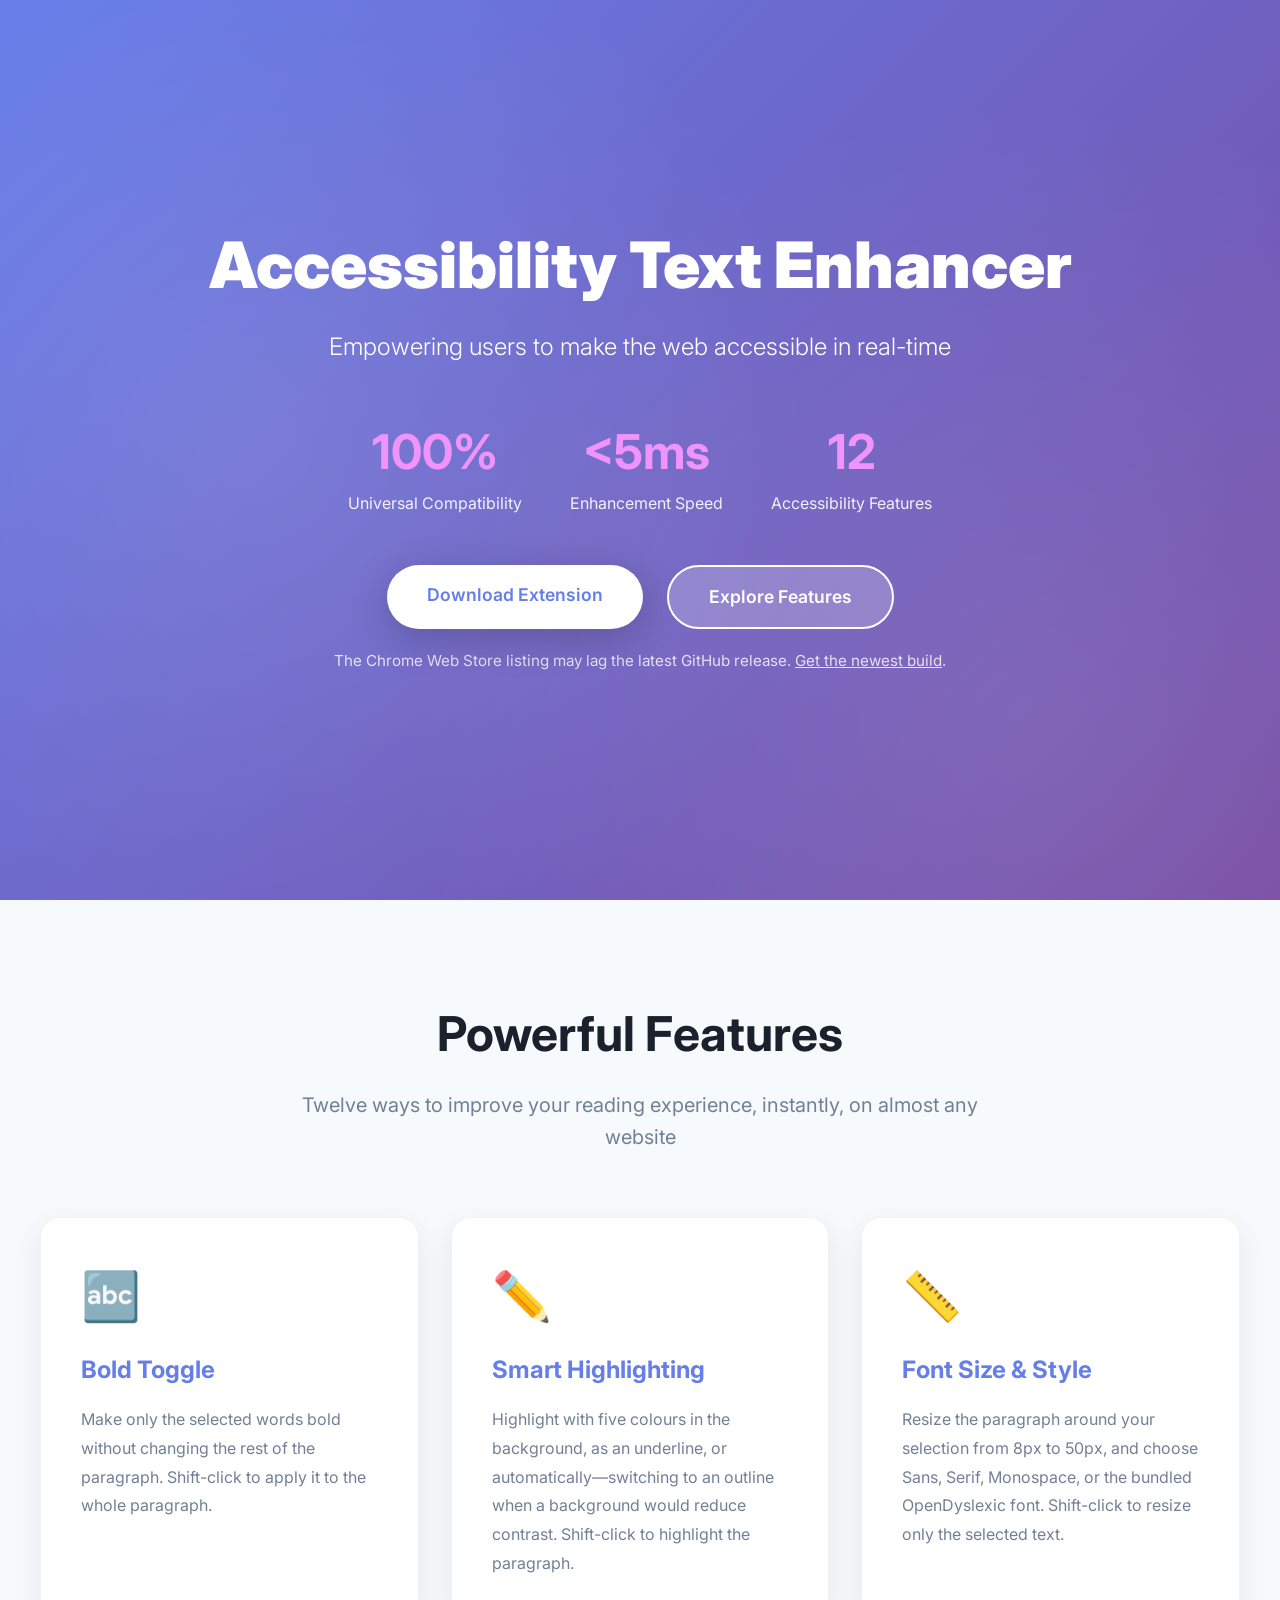
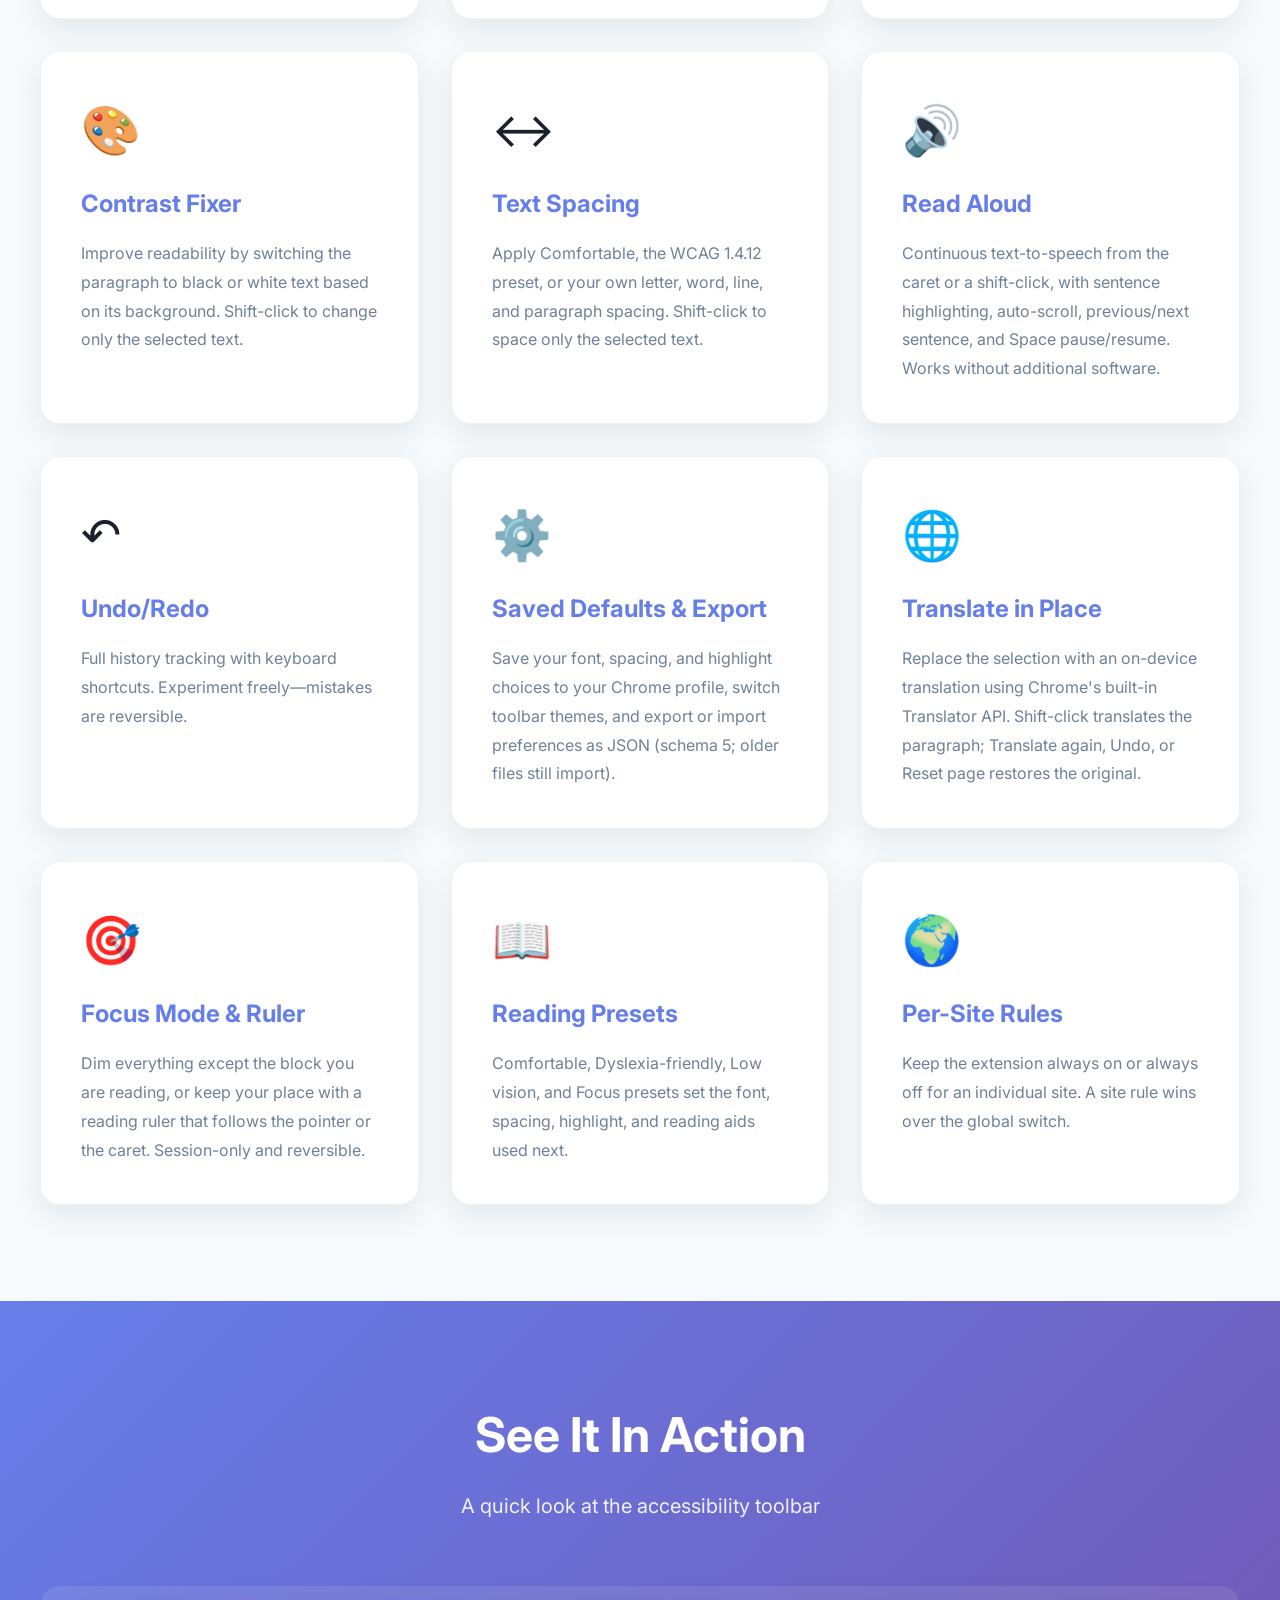
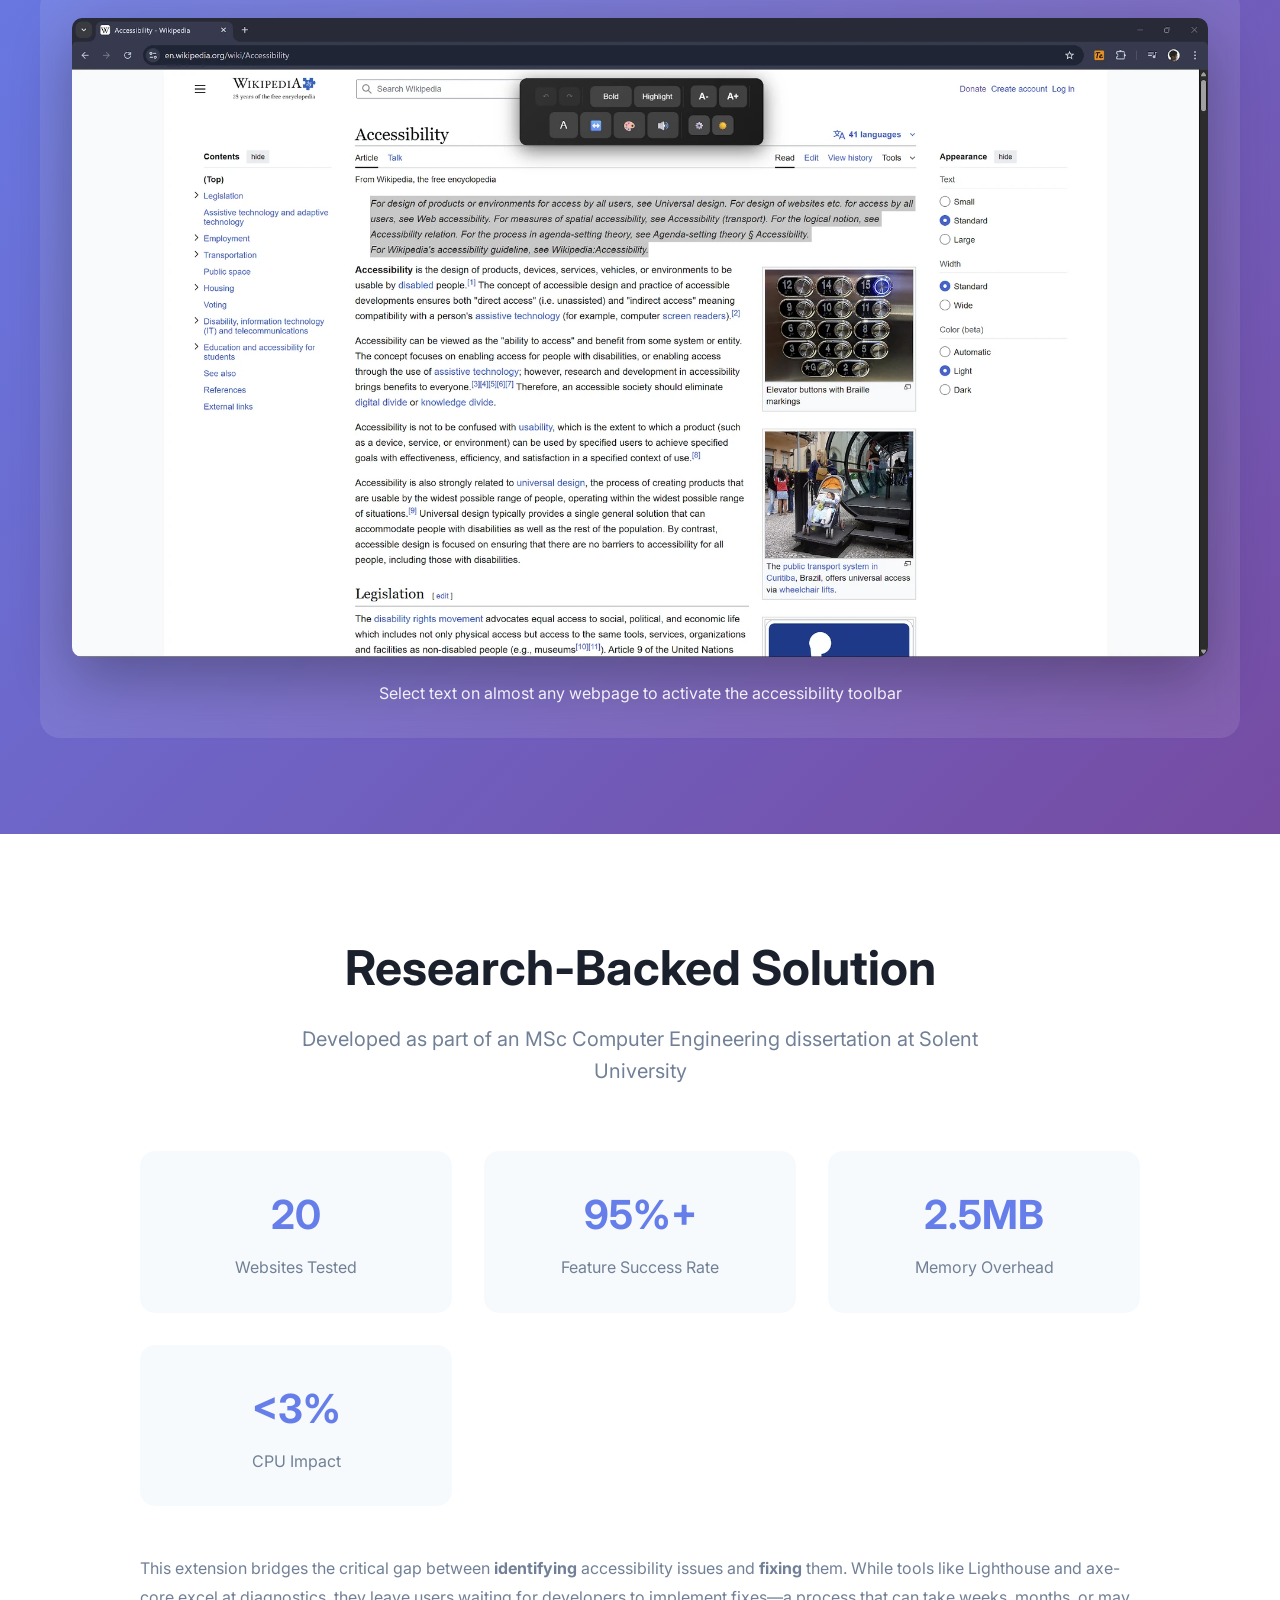
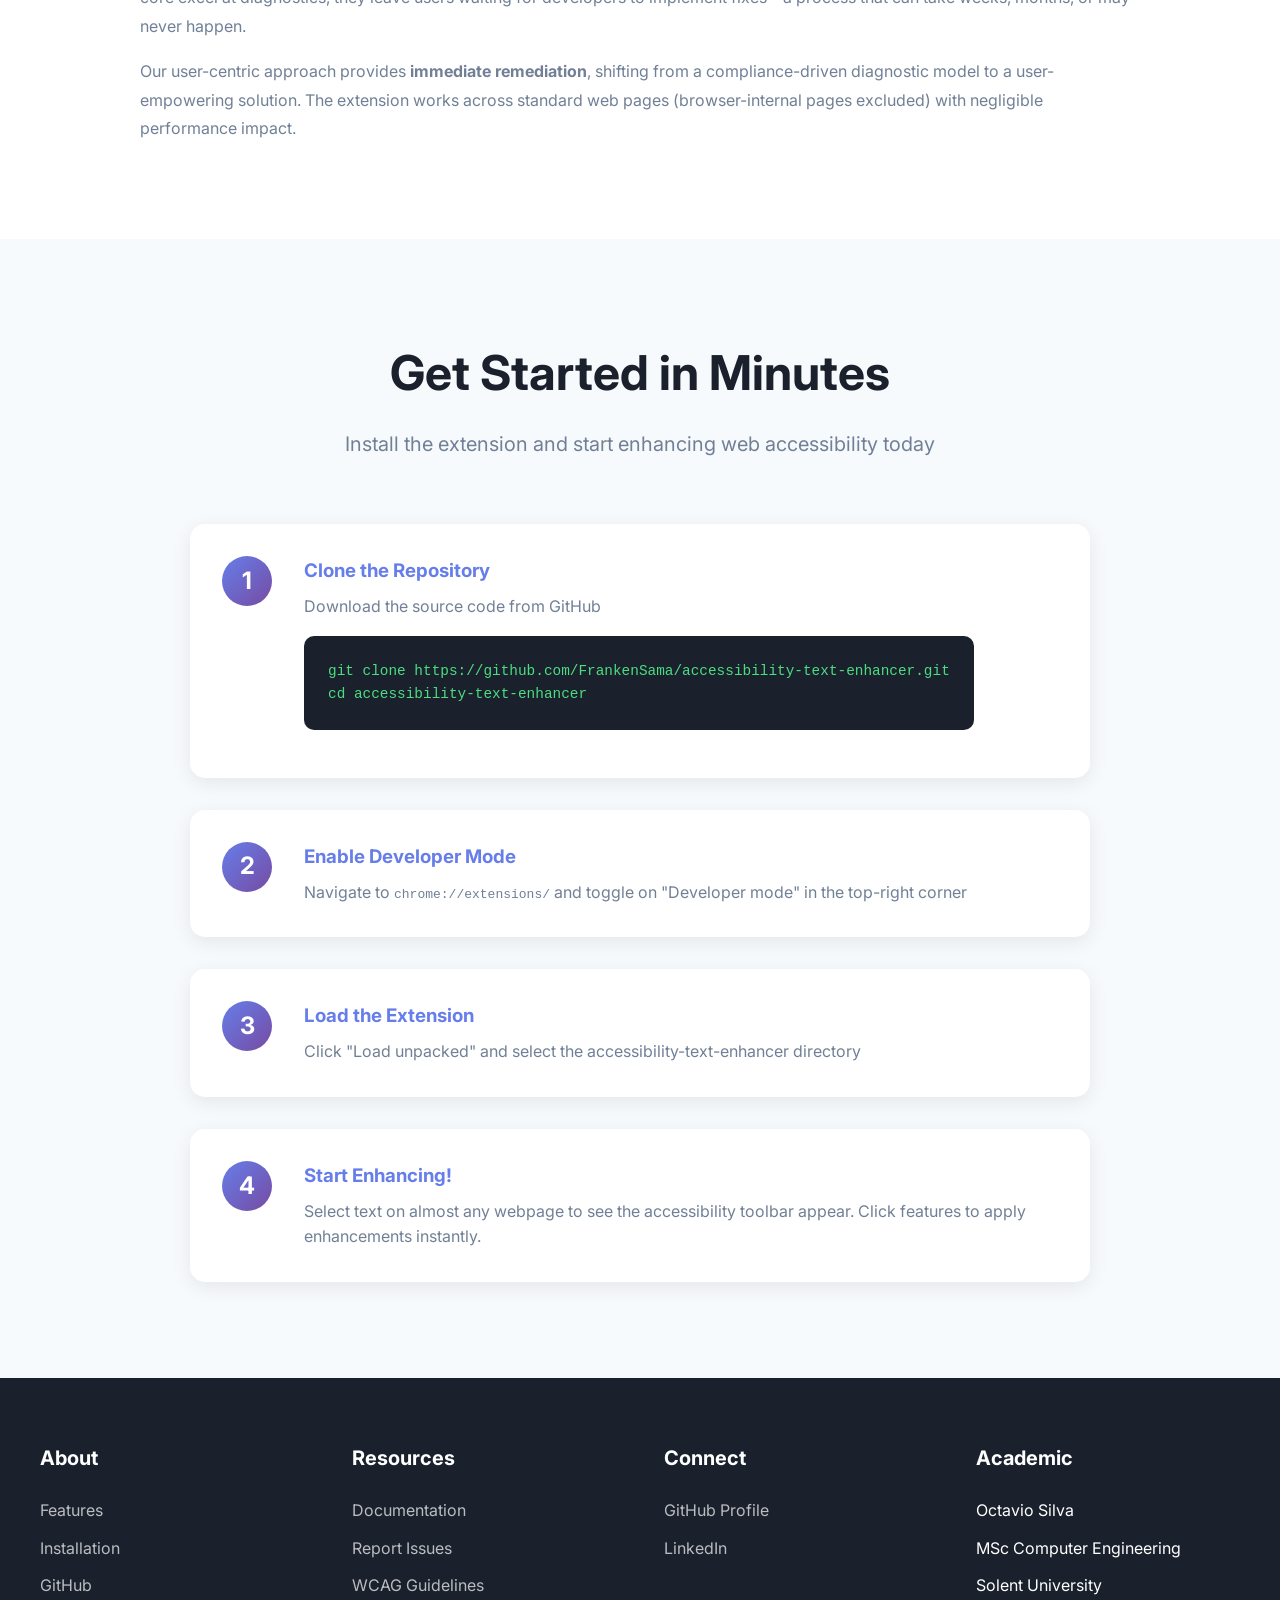
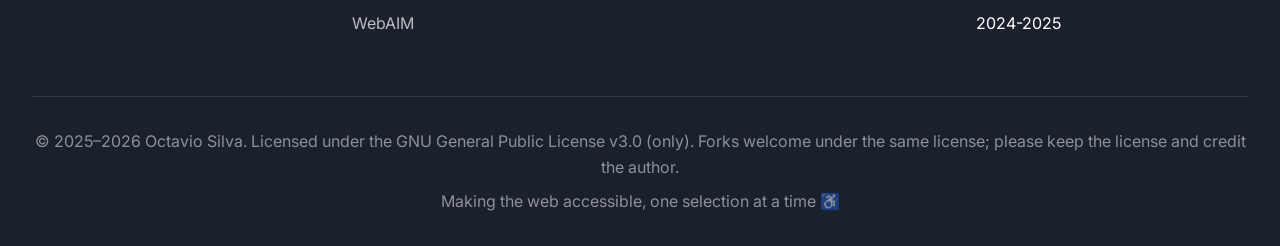
==== commit edf1a1af: "docs: refresh the public landing page and issue form" ====
--- a/index.html
+++ b/index.html
@@ -3,8 +3,8 @@
 <head>
     <meta charset="UTF-8">
     <meta name="viewport" content="width=device-width, initial-scale=1.0">
-    <meta name="description" content="Accessibility Text Enhancer - A real-time browser extension for web accessibility enhancement">
-    <meta name="keywords" content="accessibility, WCAG, browser extension, web accessibility, assistive technology">
+    <meta name="description" content="Accessibility Text Enhancer - text styling, continuous read-aloud, in-place translation, and reading aids for Chrome">
+    <meta name="keywords" content="accessibility, WCAG, browser extension, web accessibility, assistive technology, text-to-speech, translation, dyslexia, reading">
     <meta name="author" content="Octavio Silva">
 
     <title>Accessibility Text Enhancer - Make the Web Accessible for Everyone</title>
@@ -32,7 +32,7 @@
                     <span class="stat-label">Enhancement Speed</span>
                 </div>
                 <div class="stat-item">
-                    <span class="stat-number">8</span>
+                    <span class="stat-number">12</span>
                     <span class="stat-label">Accessibility Features</span>
                 </div>
             </div>
@@ -45,13 +45,17 @@
                     Explore Features
                 </a>
             </div>
+            <p class="cta-note">
+                The Chrome Web Store listing may lag the latest GitHub release.
+                <a href="https://github.com/FrankenSama/Accessibility-Text-Enhancer/releases/latest">Get the newest build</a>.
+            </p>
         </div>
     </section>
 
     <!-- Features Section -->
     <section id="features" class="features">
         <h2 class="section-title">Powerful Features</h2>
-        <p class="section-subtitle">Eight ways to improve your reading experience, instantly, on almost any website</p>
+        <p class="section-subtitle">Twelve ways to improve your reading experience, instantly, on almost any website</p>
 
         <div class="features-grid">
             <div class="feature-card fade-in">
@@ -87,7 +91,7 @@
             <div class="feature-card fade-in">
                 <div class="feature-icon">🔊</div>
                 <h3>Read Aloud</h3>
-                <p>Built-in text-to-speech for auditory access. Works instantly without additional software.</p>
+                <p>Continuous text-to-speech from the caret or a shift-click, with sentence highlighting, auto-scroll, previous/next sentence, and Space pause/resume. Works without additional software.</p>
             </div>
 
             <div class="feature-card fade-in">
@@ -99,7 +103,31 @@
             <div class="feature-card fade-in">
                 <div class="feature-icon">⚙️</div>
                 <h3>Saved Defaults &amp; Export</h3>
-                <p>Save your font, spacing, and highlight choices to your Chrome profile, switch toolbar themes, and export or import preferences as JSON (schema 3; older files still import).</p>
+                <p>Save your font, spacing, and highlight choices to your Chrome profile, switch toolbar themes, and export or import preferences as JSON (schema 5; older files still import).</p>
+            </div>
+
+            <div class="feature-card fade-in">
+                <div class="feature-icon">🌐</div>
+                <h3>Translate in Place</h3>
+                <p>Replace the selection with an on-device translation using Chrome's built-in Translator API. Shift-click translates the paragraph; Translate again, Undo, or Reset page restores the original.</p>
+            </div>
+
+            <div class="feature-card fade-in">
+                <div class="feature-icon">🎯</div>
+                <h3>Focus Mode &amp; Ruler</h3>
+                <p>Dim everything except the block you are reading, or keep your place with a reading ruler that follows the pointer or the caret. Session-only and reversible.</p>
+            </div>
+
+            <div class="feature-card fade-in">
+                <div class="feature-icon">📖</div>
+                <h3>Reading Presets</h3>
+                <p>Comfortable, Dyslexia-friendly, Low vision, and Focus presets set the font, spacing, highlight, and reading aids used next.</p>
+            </div>
+
+            <div class="feature-card fade-in">
+                <div class="feature-icon">🌍</div>
+                <h3>Per-Site Rules</h3>
+                <p>Keep the extension always on or always off for an individual site. A site rule wins over the global switch.</p>
             </div>
         </div>
     </section>
@@ -253,7 +281,7 @@
         </div>
 
         <div class="footer-bottom">
-            <p>&copy; 2025–2026 Octavio Silva. Licensed under the MIT License. Forks welcome — please keep the license and credit the author.</p>
+            <p>&copy; 2025–2026 Octavio Silva. Licensed under the GNU General Public License v3.0 (only). Forks welcome under the same license; please keep the license and credit the author.</p>
             <p class="footer-tagline">Making the web accessible, one selection at a time ♿</p>
         </div>
     </footer>
--- a/styles.css
+++ b/styles.css
@@ -110,6 +110,17 @@
     animation: fadeInUp 1s ease 0.6s both;
 }
 
+.cta-note {
+    margin-top: 1.25rem;
+    font-size: 0.95rem;
+    color: rgba(255, 255, 255, 0.8);
+}
+
+.cta-note a {
+    color: inherit;
+    text-decoration: underline;
+}
+
 .btn {
     padding: 1rem 2.5rem;
     border-radius: 50px;
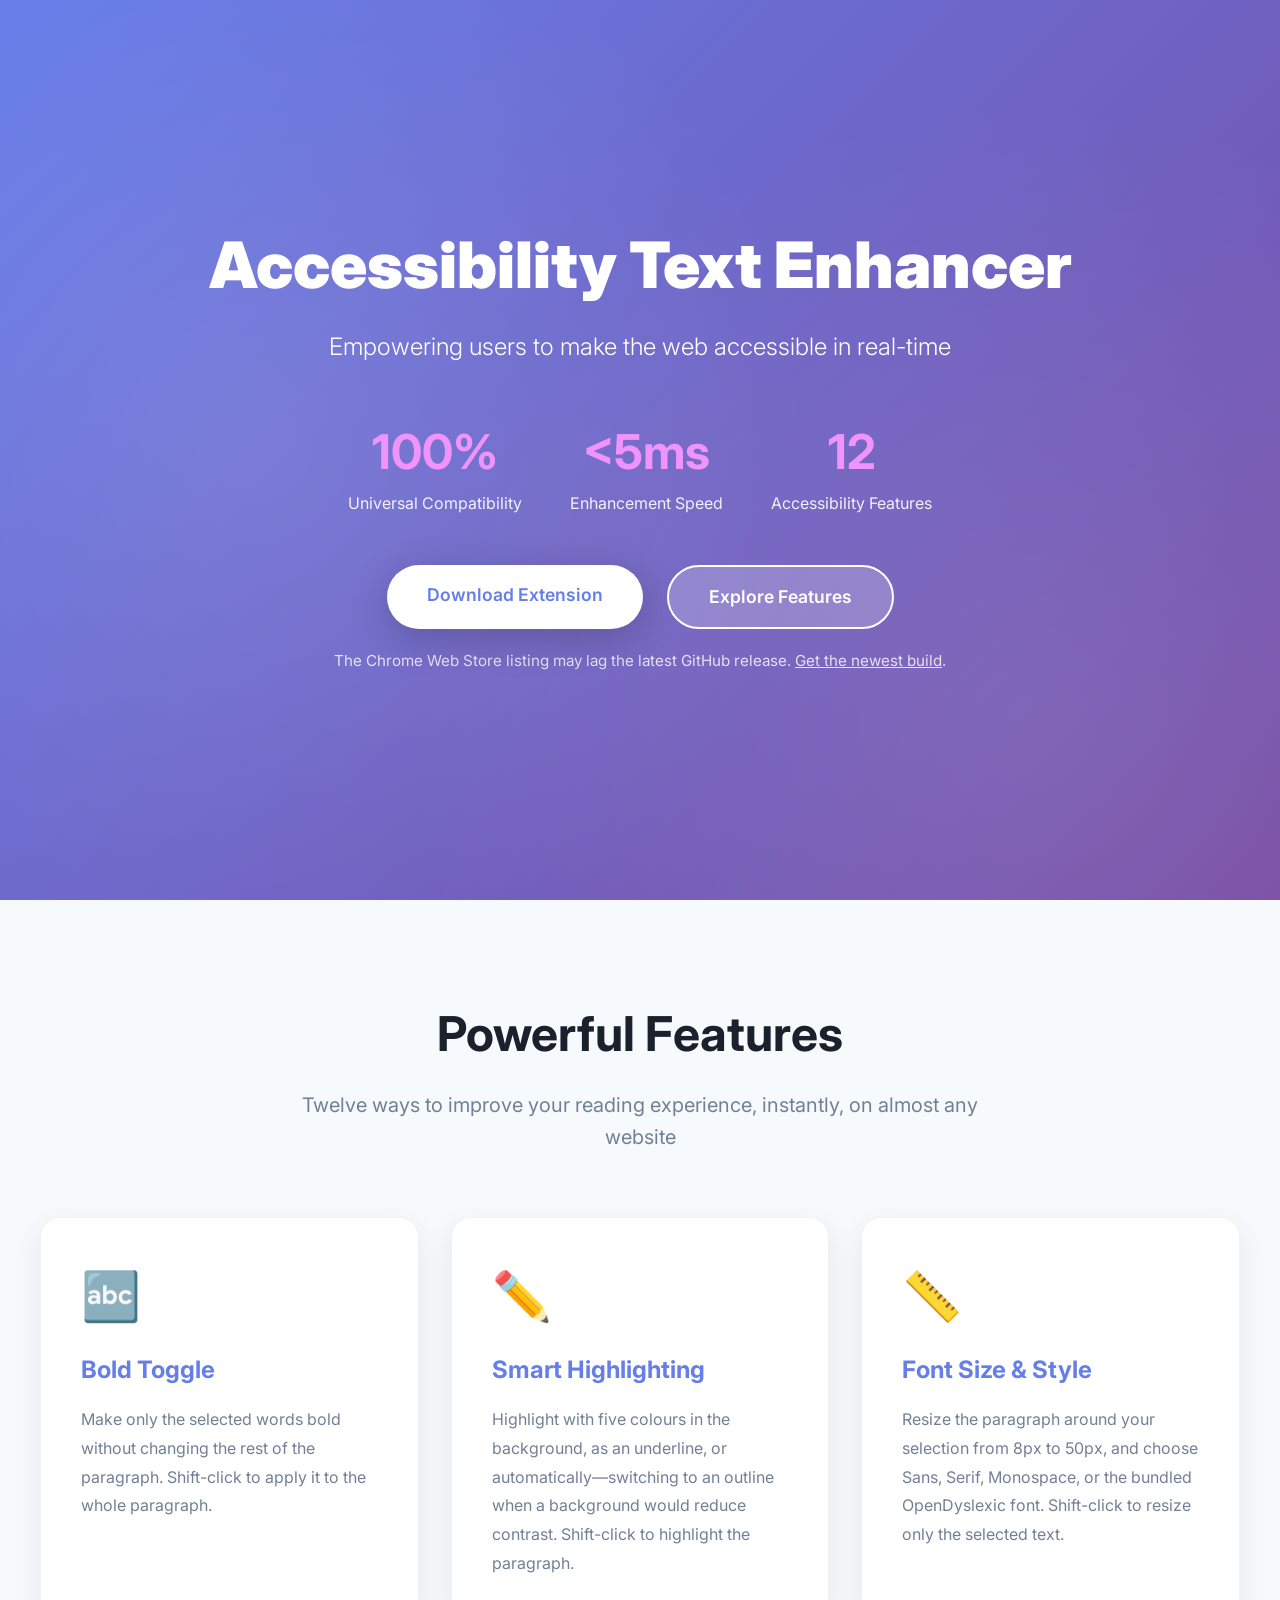
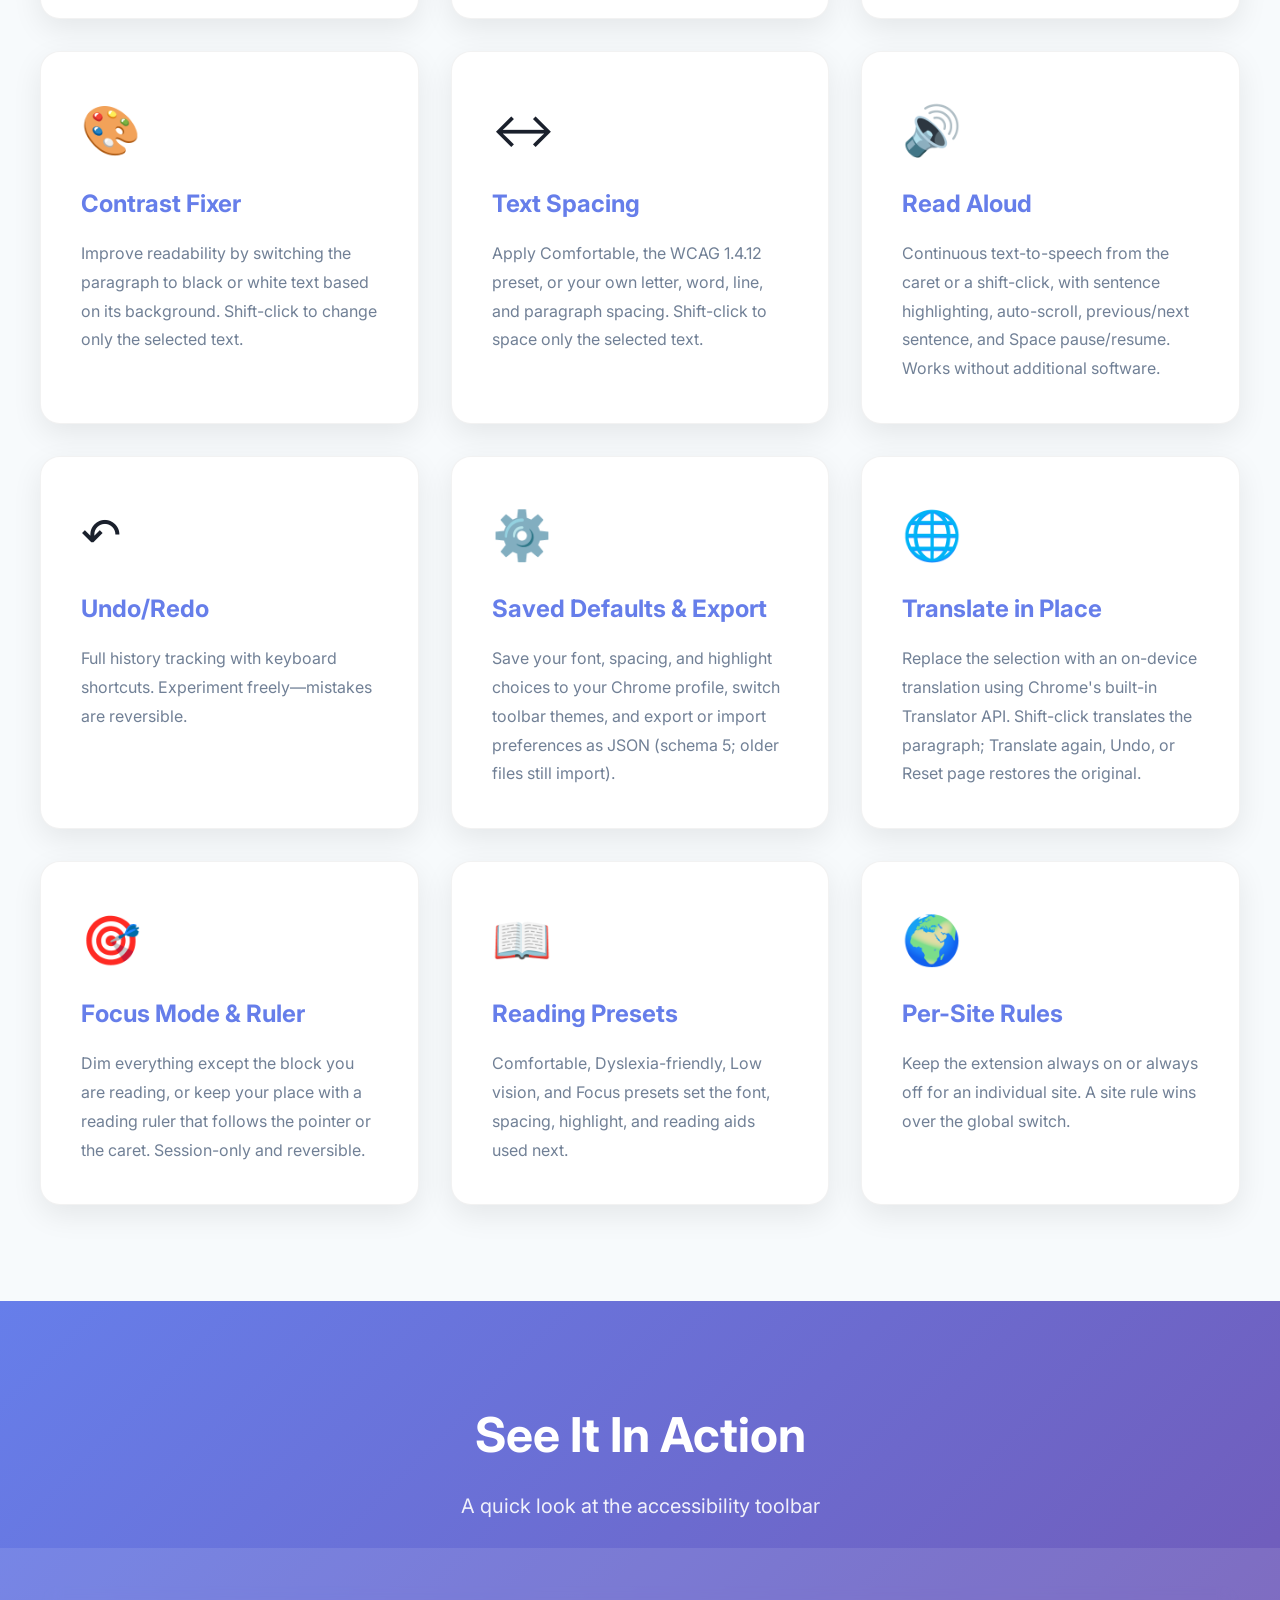
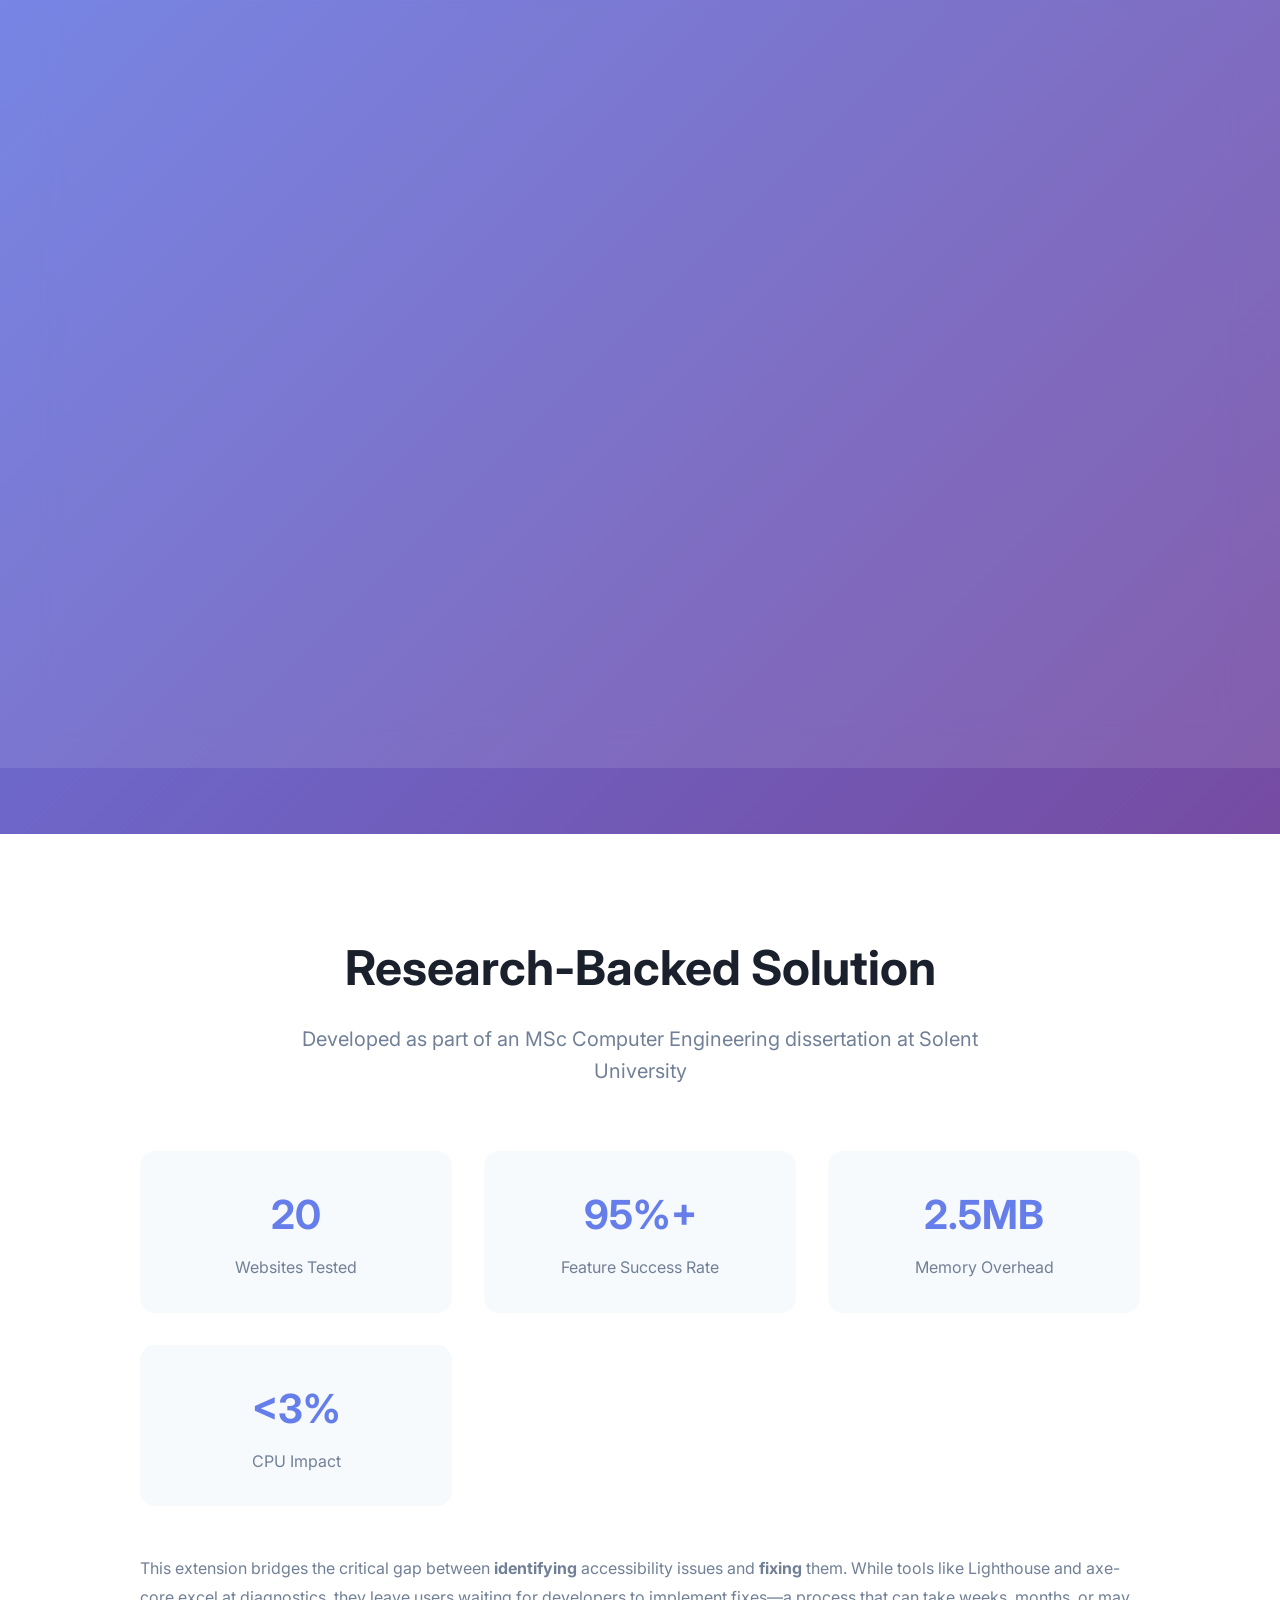
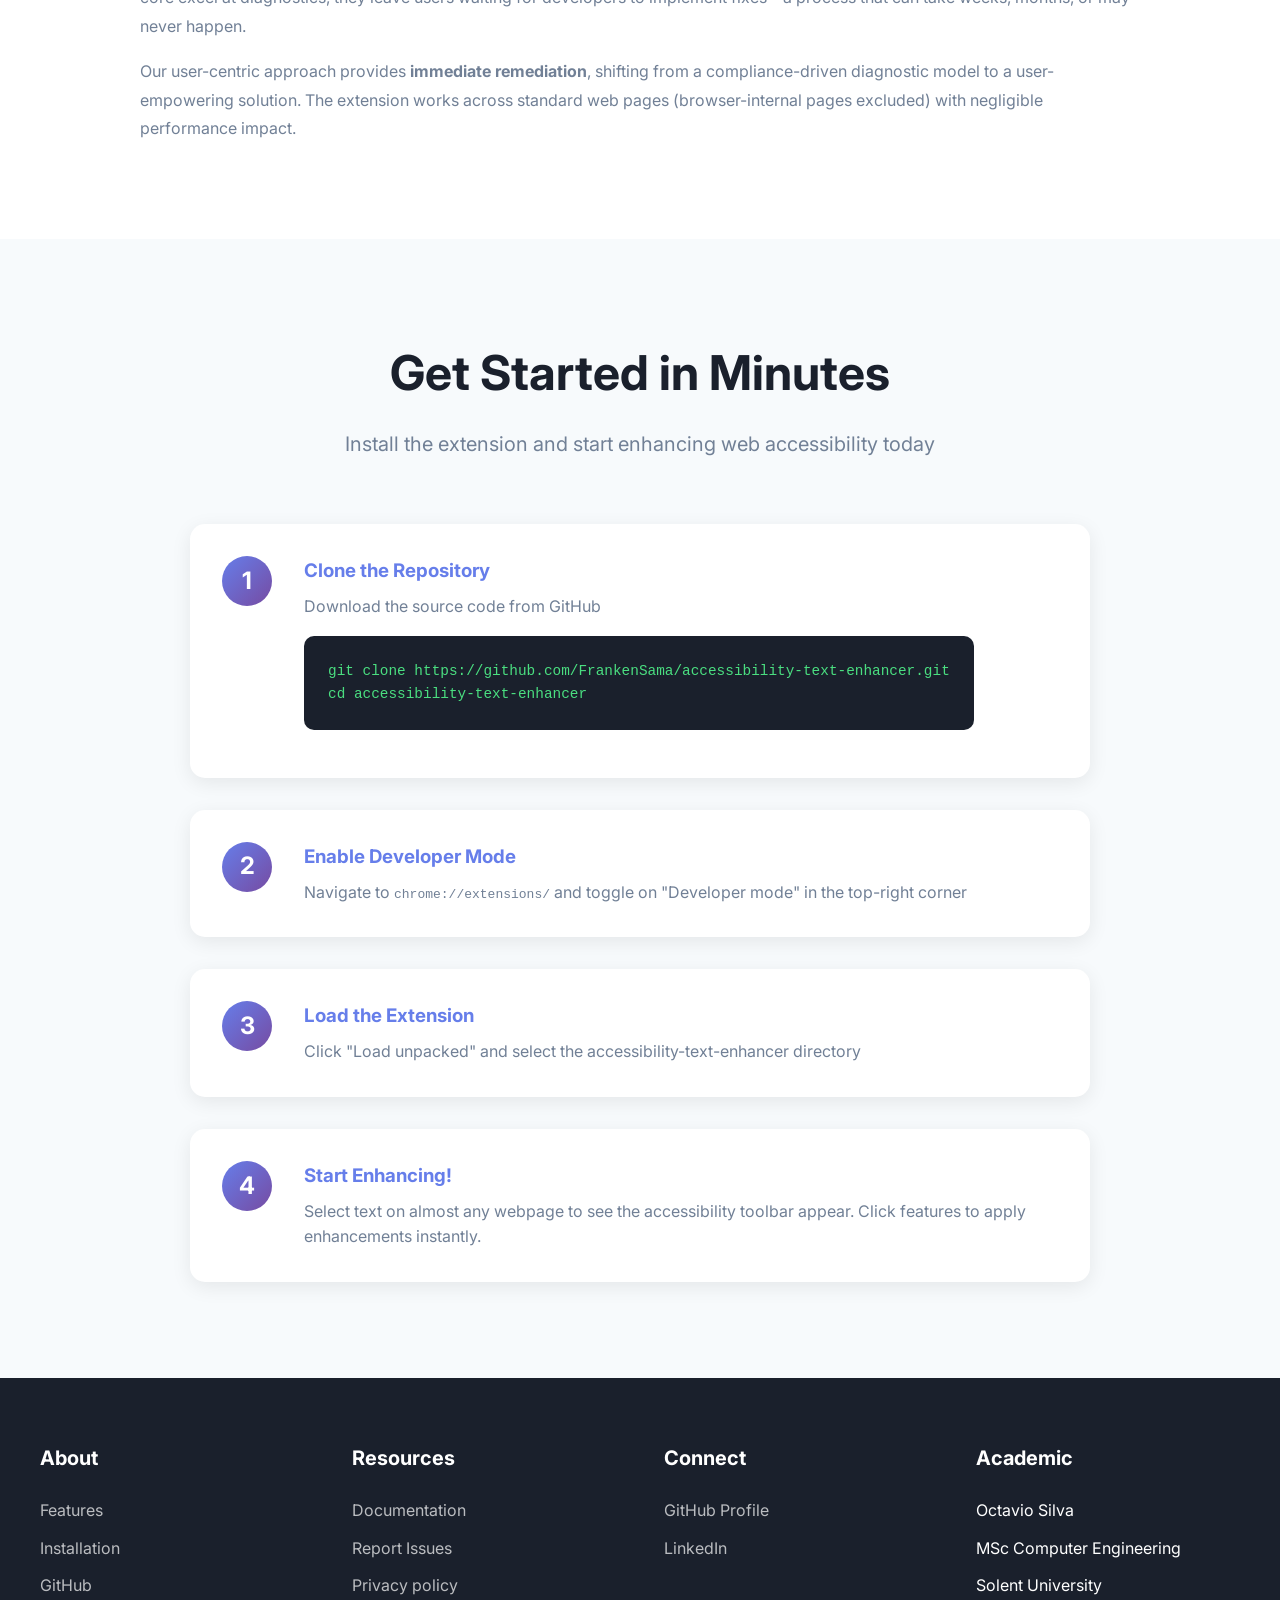
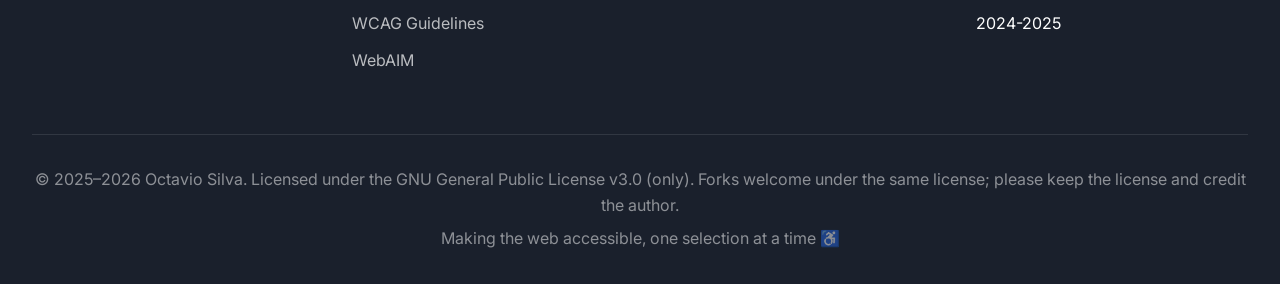
==== commit 0b507c66: "docs: publish a reachable HTML privacy policy" ====
--- a/index.html
+++ b/index.html
@@ -256,6 +256,7 @@
                 <ul>
                     <li><a href="https://github.com/FrankenSama/accessibility-text-enhancer/blob/main/README.md">Documentation</a></li>
                     <li><a href="https://github.com/FrankenSama/accessibility-text-enhancer/issues">Report Issues</a></li>
+                    <li><a href="privacy-policy.html">Privacy policy</a></li>
                     <li><a href="https://www.w3.org/WAI/WCAG22/quickref/">WCAG Guidelines</a></li>
                     <li><a href="https://webaim.org/">WebAIM</a></li>
                 </ul>
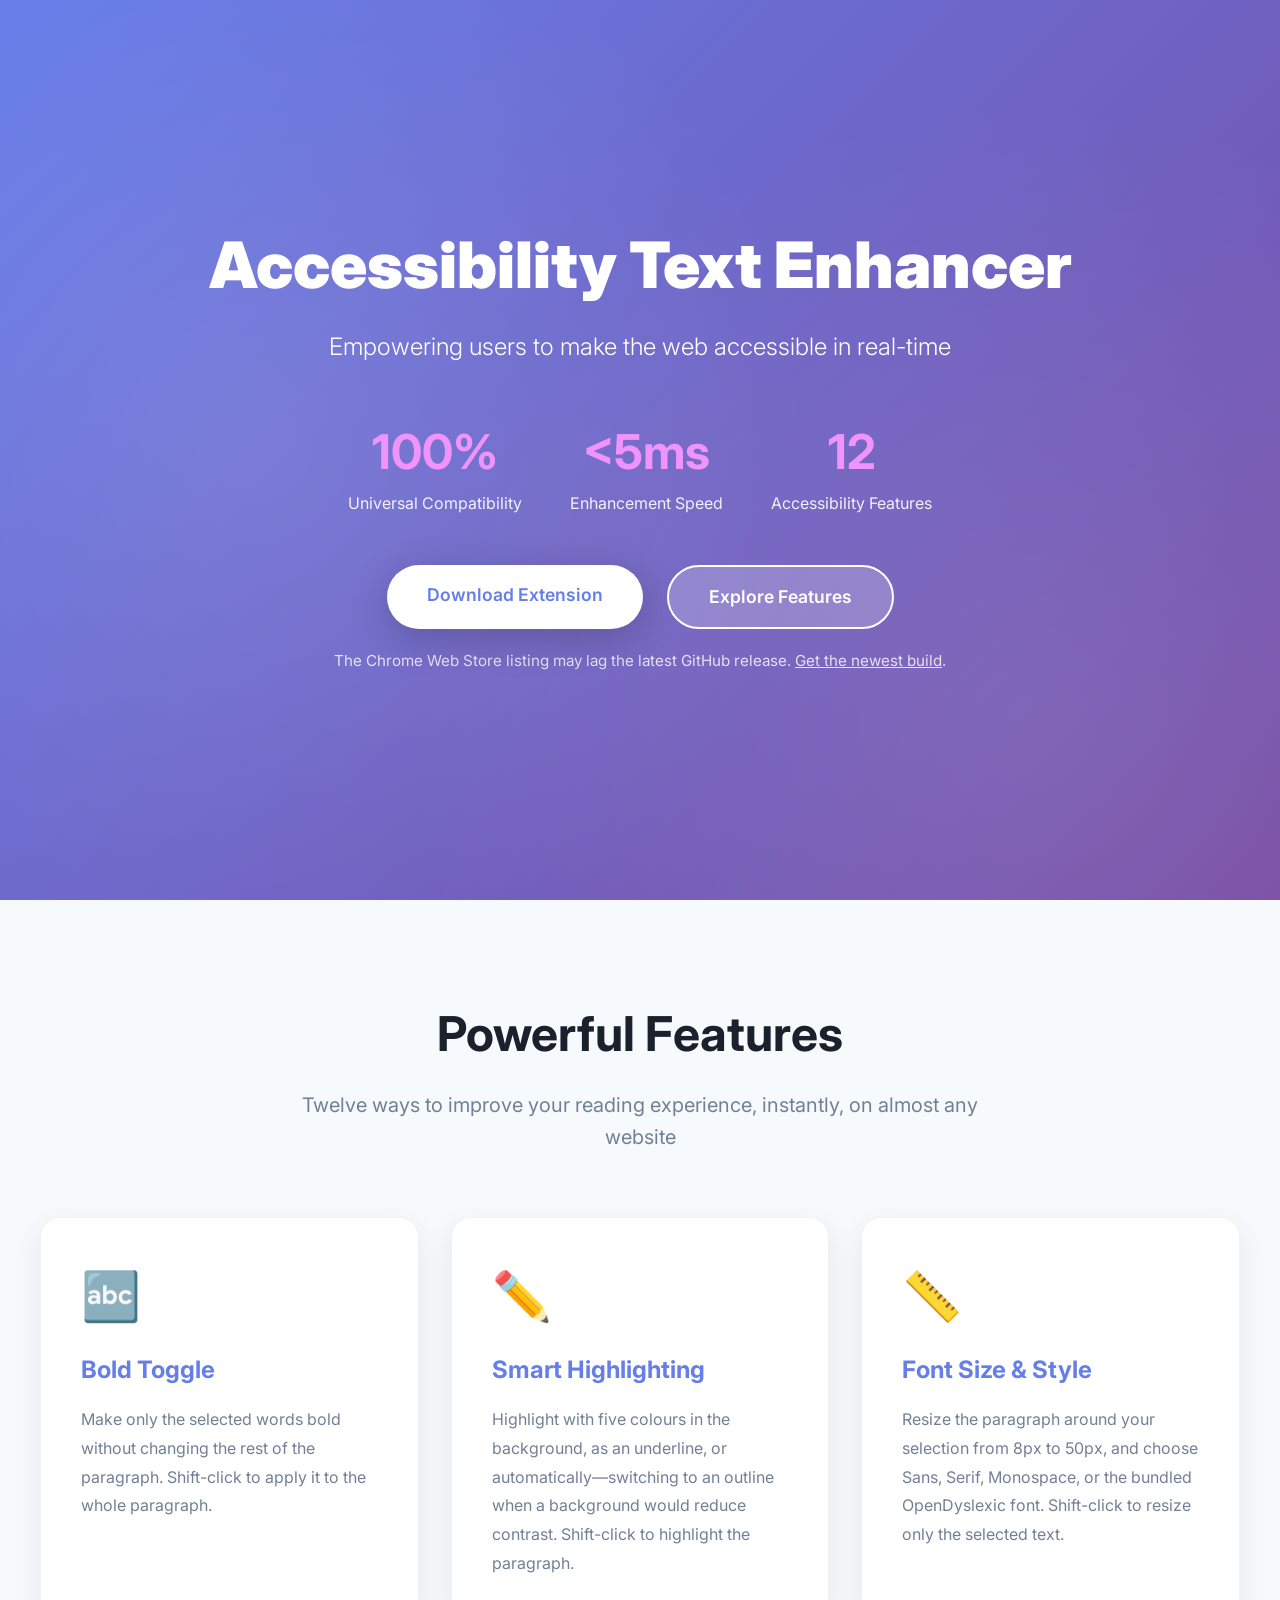
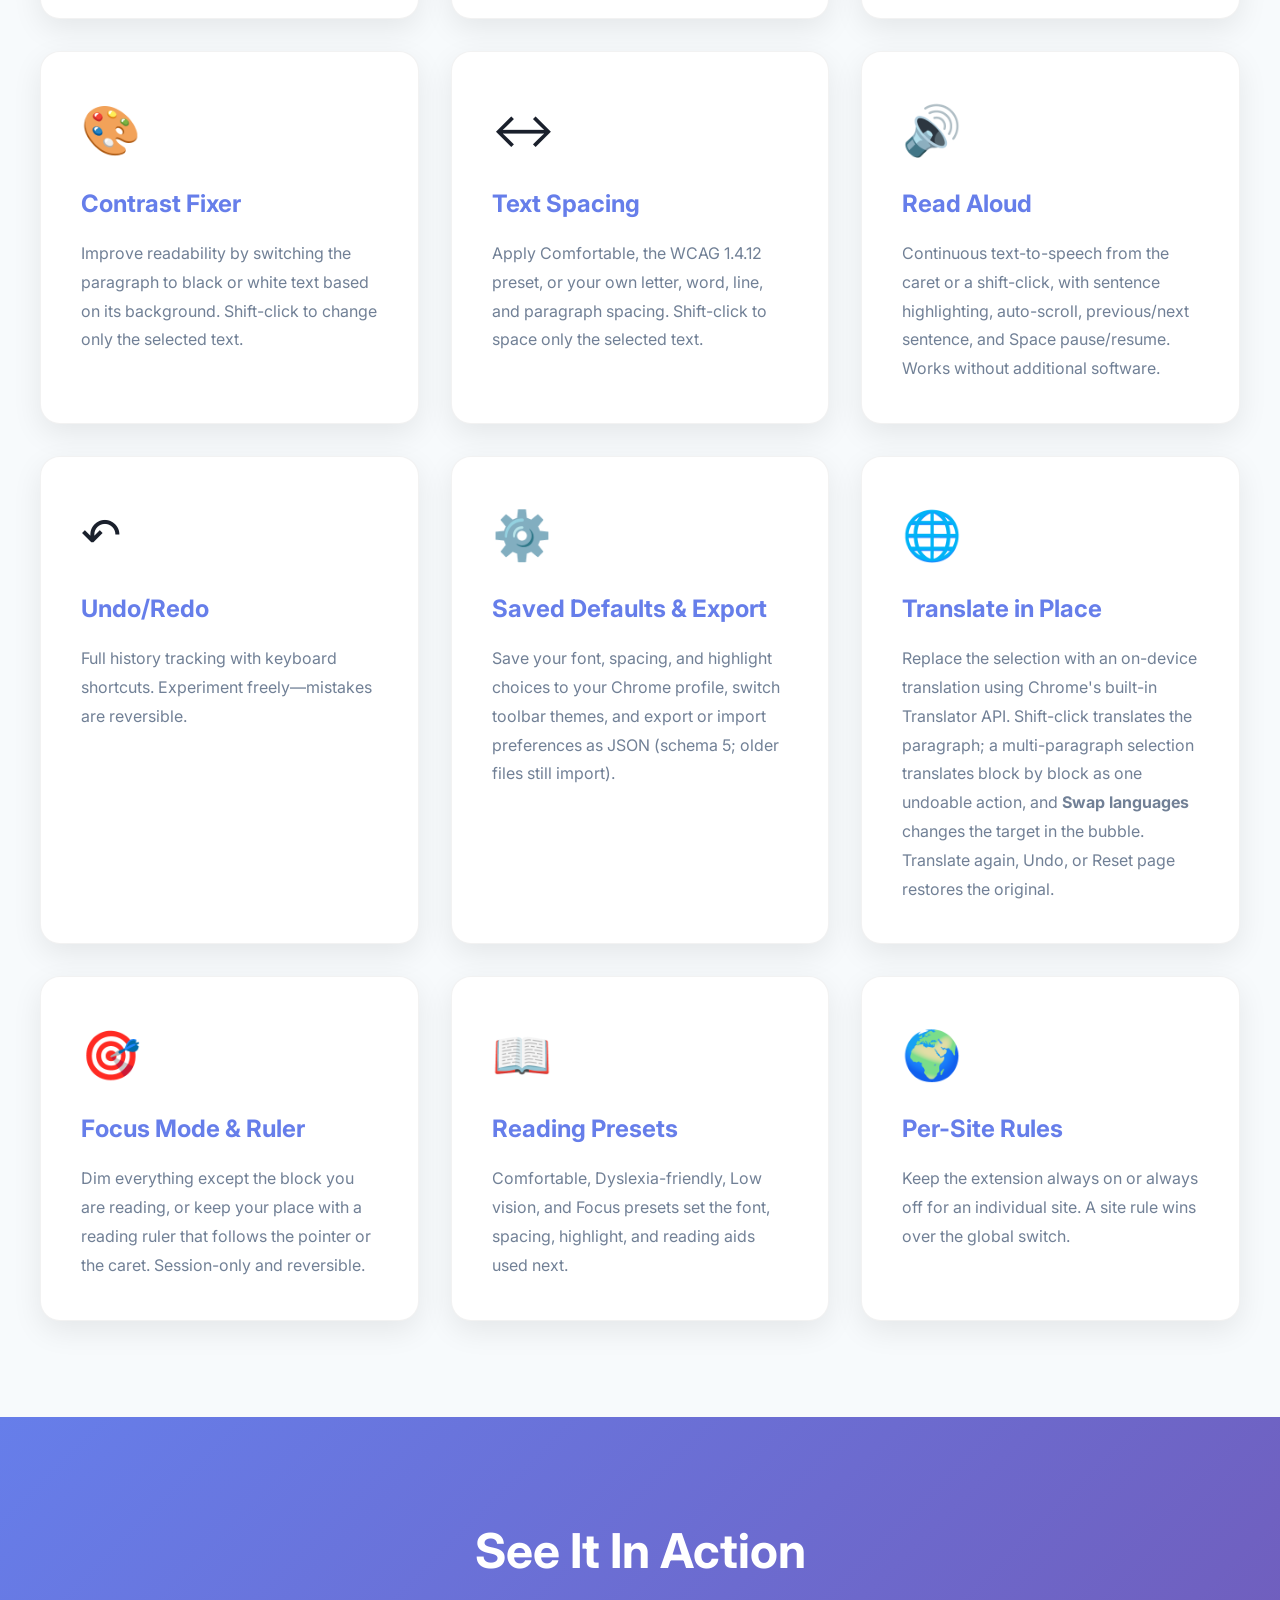
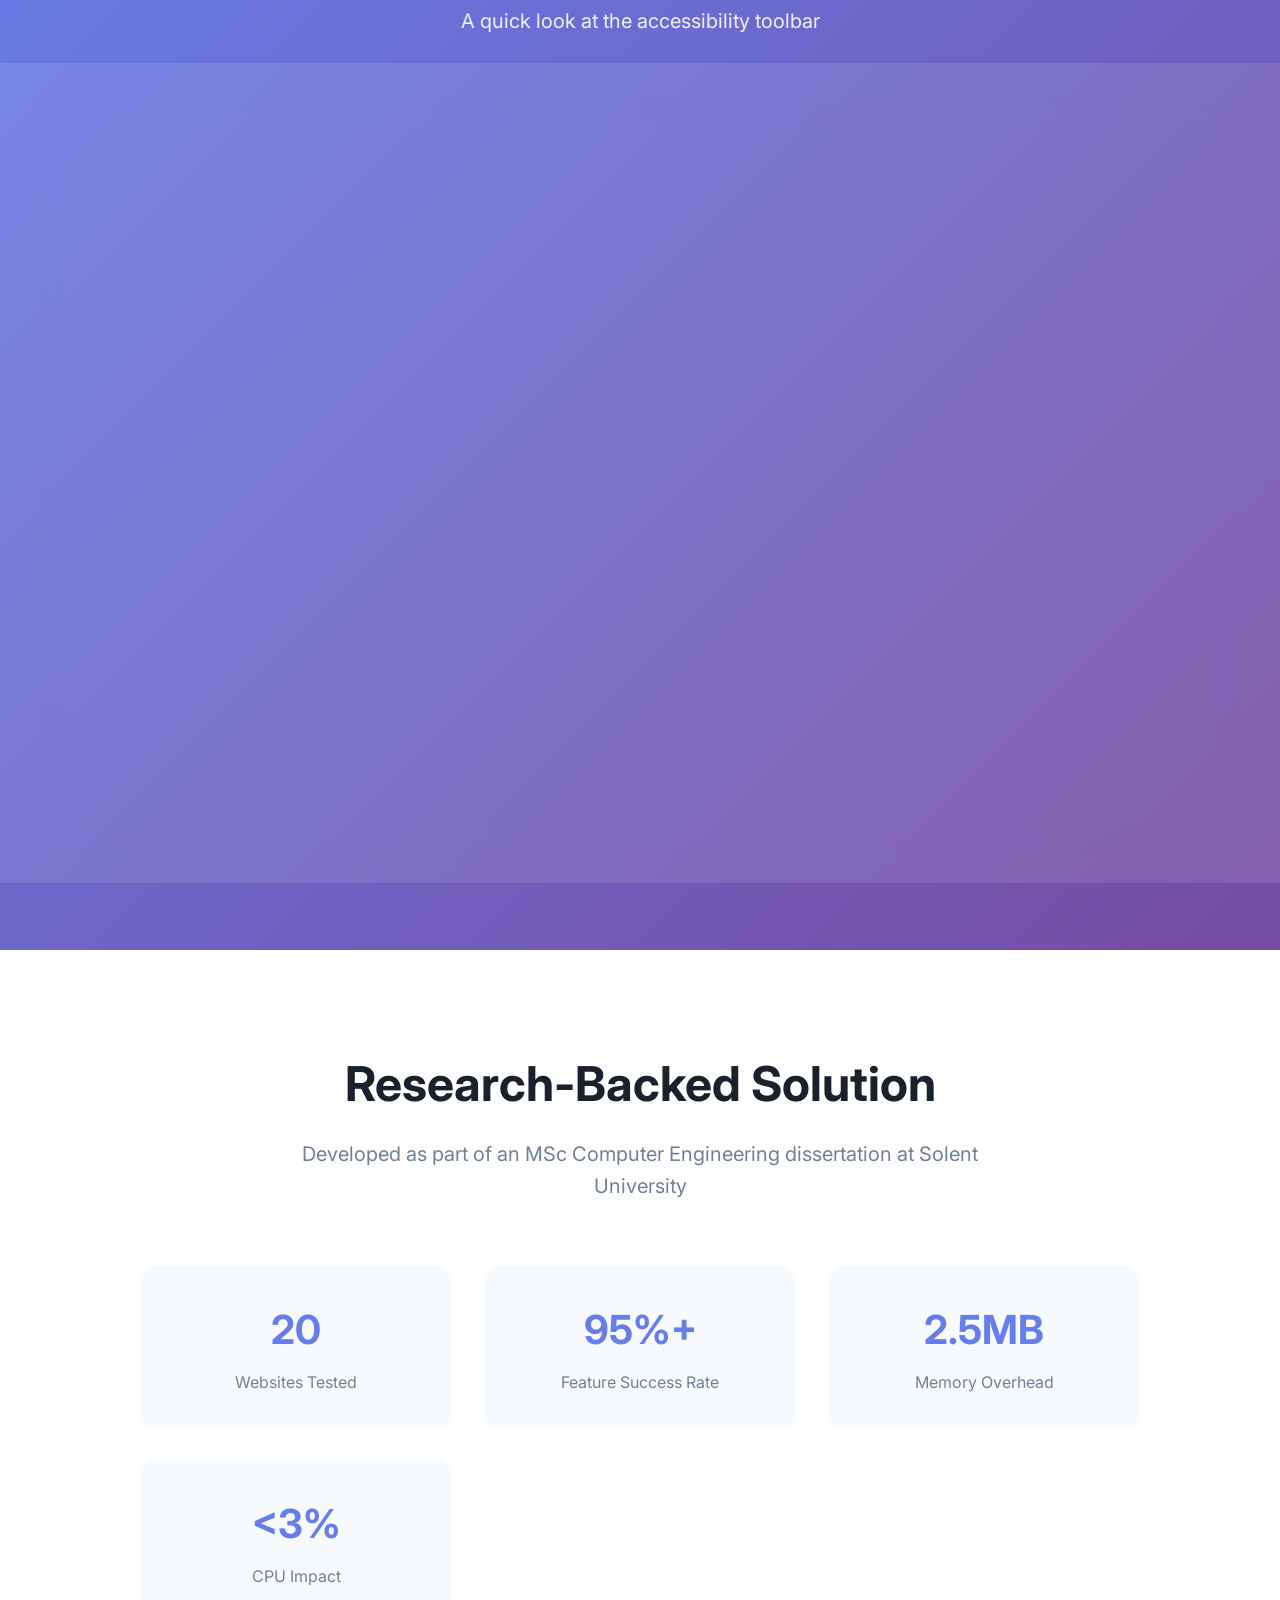
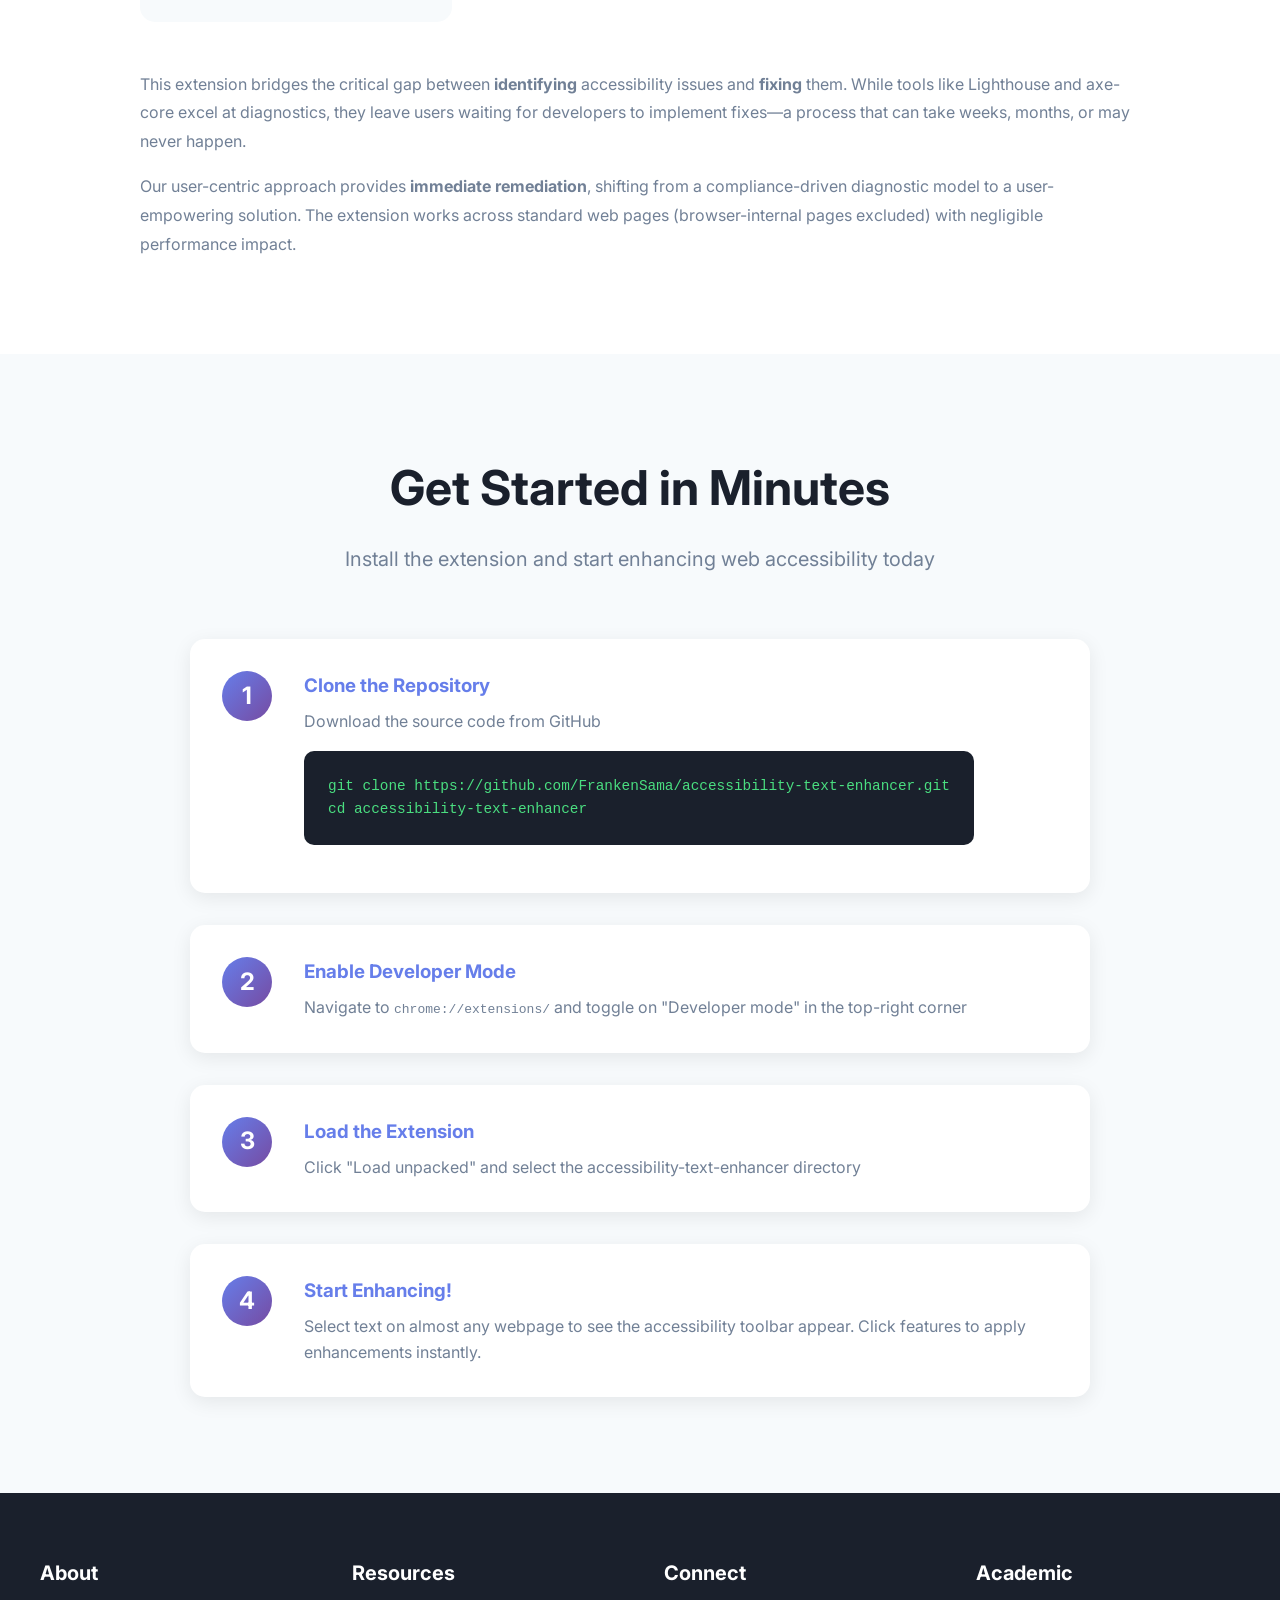
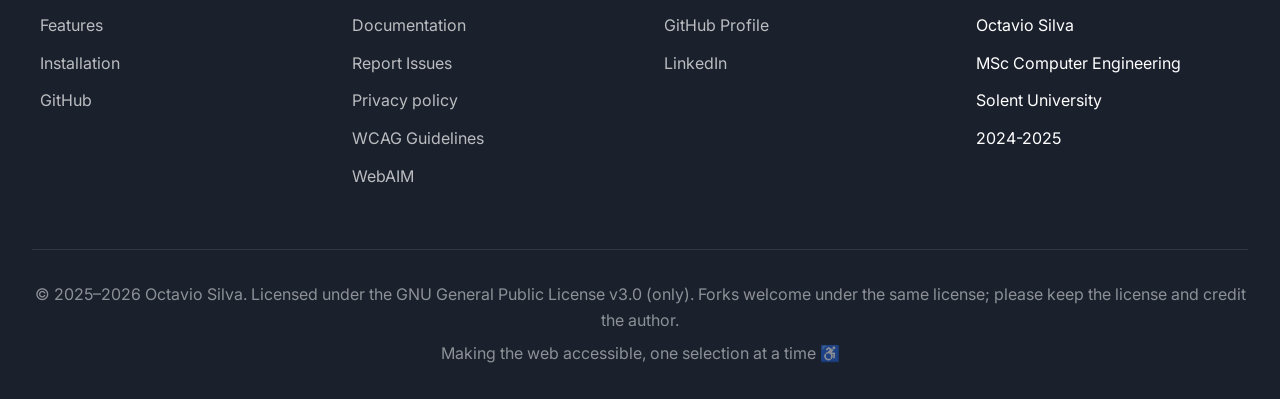
==== commit 2bcfb890: "docs: describe multi-block translation on the project page" ====
--- a/index.html
+++ b/index.html
@@ -109,7 +109,7 @@
             <div class="feature-card fade-in">
                 <div class="feature-icon">🌐</div>
                 <h3>Translate in Place</h3>
-                <p>Replace the selection with an on-device translation using Chrome's built-in Translator API. Shift-click translates the paragraph; Translate again, Undo, or Reset page restores the original.</p>
+                <p>Replace the selection with an on-device translation using Chrome's built-in Translator API. Shift-click translates the paragraph; a multi-paragraph selection translates block by block as one undoable action, and <strong>Swap languages</strong> changes the target in the bubble. Translate again, Undo, or Reset page restores the original.</p>
             </div>
 
             <div class="feature-card fade-in">
